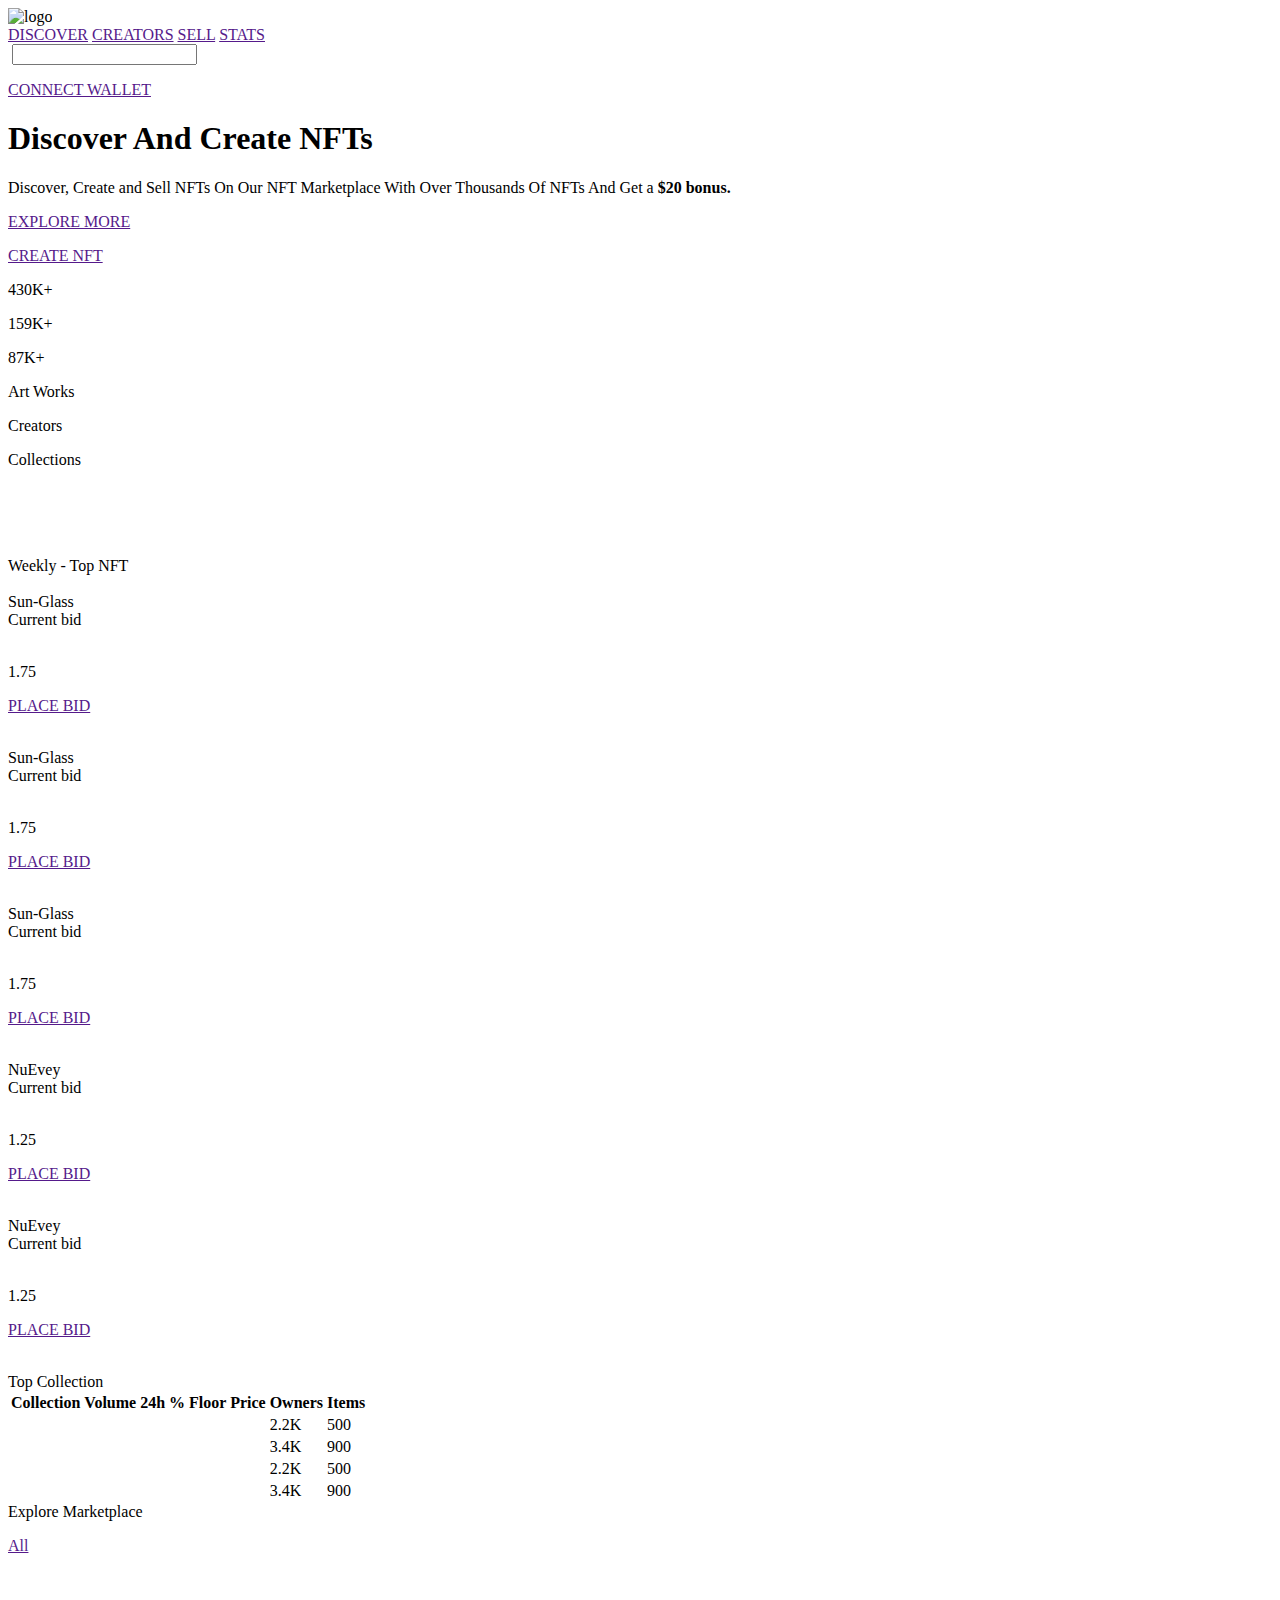
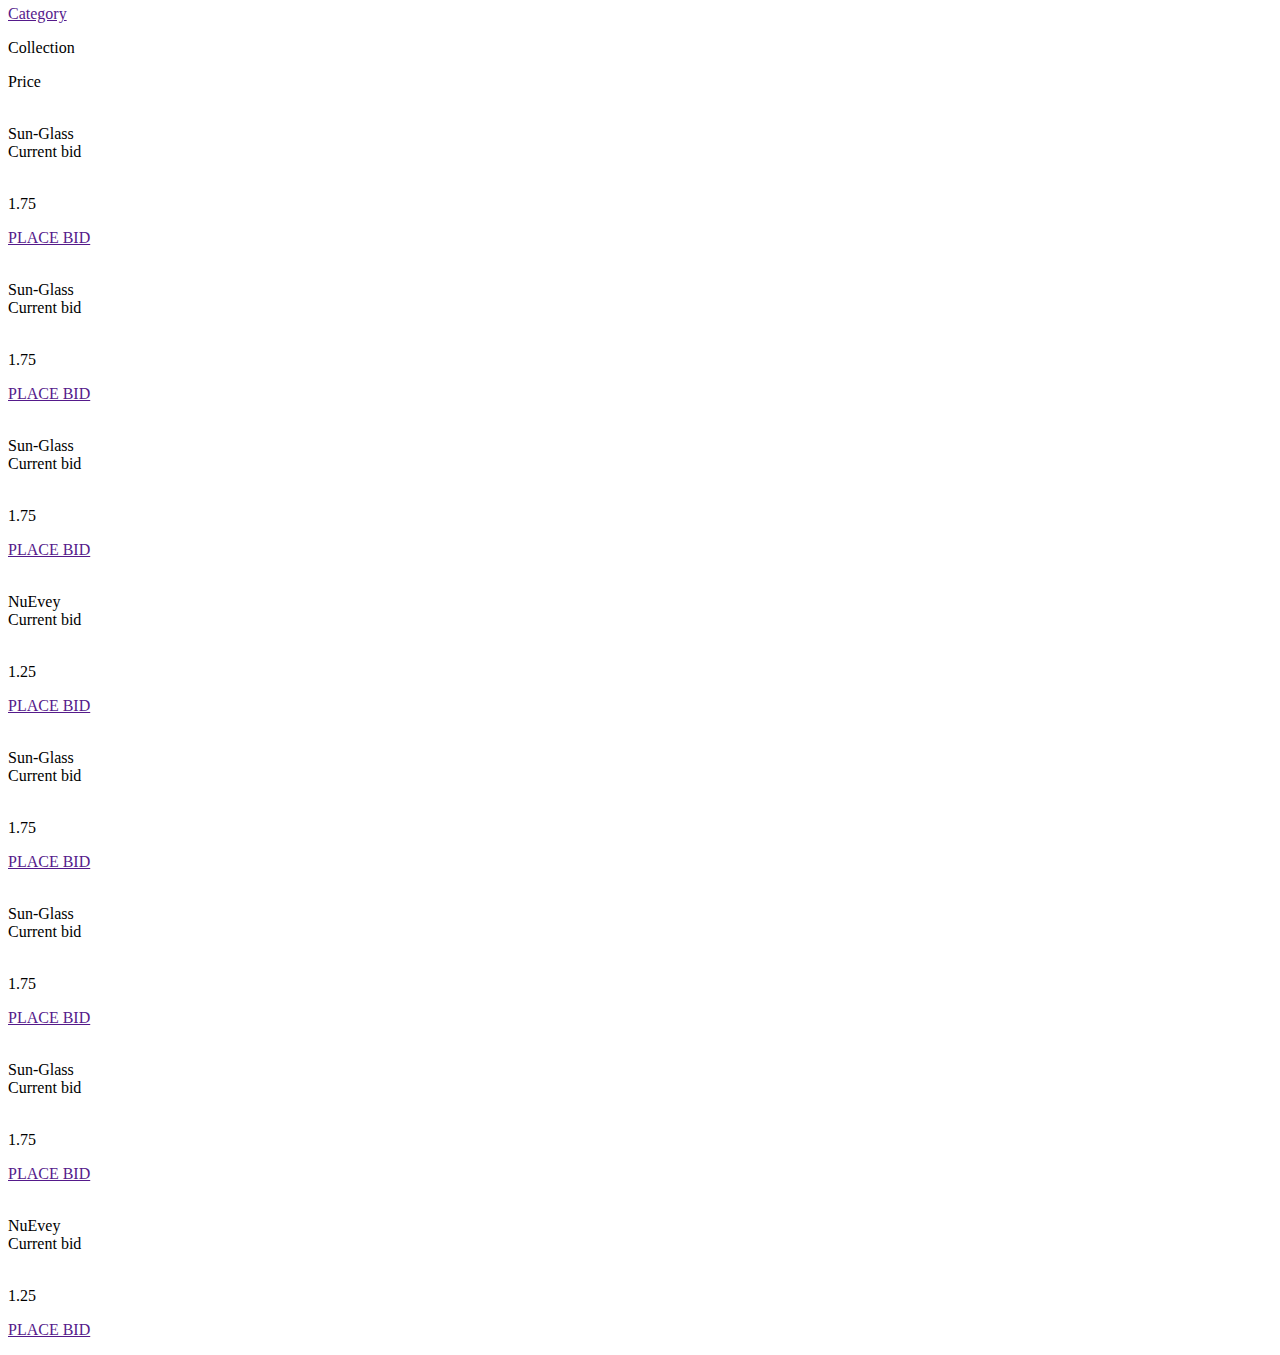
==== index.html @ c172614a "version-1" ====
<!DOCTYPE html>
<html lang="en">
<head>
  <meta charset="UTF-8">
  <meta name="viewport" content="width=device-width, initial-scale=1.0">
  <link rel="stylesheet" href="./style.css">
  <link rel="stylesheet" href="./normalize.css">

  <link rel="preconnect" href="https://fonts.googleapis.com">
  <link rel="preconnect" href="https://fonts.gstatic.com" crossorigin>
  <link href="https://fonts.googleapis.com/css2?family=Dancing+Script:wght@400;600;700&family=Inter:wght@100;200;300;400;500;600;700;800;900&family=Open+Sans:wght@300&family=Oswald:wght@200;300;400;600;700&family=Poppins:ital,wght@0,100;0,200;0,300;0,400;0,500;0,600;0,700;0,800;0,900;1,100;1,200;1,300;1,400;1,500;1,600;1,700;1,800;1,900&family=Public+Sans:ital,wght@0,100;0,200;0,300;0,400;0,500;0,600;0,700;0,800;1,100;1,200;1,300;1,400;1,500;1,600;1,700;1,800&display=swap" rel="stylesheet">
  <title>NFT</title>
</head>

<body>
  <div class="section-1">
    <div class="head">
      <img src="./img/section-1/Wave.png" alt="logo">
      <div class="head-list">
        <a href="">DISCOVER</a>
        <a href="">CREATORS</a>
        <a href="">SELL</a>
        <a href="">STATS</a>
      </div>
      <div class="head-search">
        <div class="block-search">
          <img src="./img/section-1/search.png" alt="">
          <input type="text" >
        </div>
        <a href="">
          <p>CONNECT WALLET</p>
        </a>
      </div>
    </div>
    <div class="main-body">
      <div class="main">
        <div class="hero-text">
          <div class="main-line"></div>
          <h1>Discover And Create NFTs</h1>
          <p>Discover, Create and Sell NFTs On Our NFT Marketplace With Over Thousands Of NFTs And Get a <b style="color: black;">$20 bonus.</b></p>
          <div class="main-button">
            <a href="" class="main-button-1"> <p>EXPLORE MORE</p></a>
            <a href="" class="main-button-2"><p>CREATE NFT</p></a>

          </div>
        </div>
        <div class="features">
          <div class="features-1">
            <p>430K+</p>
            <p>159K+</p>
            <p>87K+</p>
          </div>
          <div class="features-2">
            <p>Art Works</p>
            <p>Creators</p>
            <p>Collections</p>
          </div>
        </div>
      </div>
      <div class="img-main">
        <div class="img-1"></div>
        <div class="img-2"><img src="./img/section-1/img-2.png" alt=""></div>
        <div class="point"><img src="./img/section-1/point.png" alt=""></div>
        <div class="arrow"><img src="./img/section-1/arrow.png" alt=""></div>
          <div class="block-navigator">
            <img src="./img/section-1/block-arrow.png" alt="">
          </div>

        </div>
      </div>
    </div>
  <div class="section-2">
    <div class="section-2-body">
      <div class="section-2-head">Weekly - Top NFT</div>
      <div class="section-2-blocks">
        <div class="NFT-block">
          <div class="NFT-container">
            <img src="./img/section-2/img-one.svg" alt="">
            <div class="NFT-container-footer">
              <div class="NFT-container-text">
                <div class="NFT-container-head">Sun-Glass</div>
                <div class="NFT-container-bid">Current bid</div>
                <div class="NFT-container-price">
                  <img src="./img/section-2/diamond.svg" alt="">
                  <p>1.75</p>
                </div>
              </div>
              <div class="NFT-container-buttom">
                <a href="" class="NFT-buttom"><p>PLACE BID</p></a>
              </div>
            </div>
          </div>
        </div>
        <div class="NFT-block">
          <div class="NFT-container">
            <img src="./img/section-2/img-two.svg" alt="">
            <div class="NFT-container-footer">
              <div class="NFT-container-text">
                <div class="NFT-container-head">Sun-Glass</div>
                <div class="NFT-container-bid">Current bid</div>
                <div class="NFT-container-price">
                  <img src="./img/section-2/diamond.svg" alt="">
                  <p>1.75</p>
                </div>
              </div>
              <div class="NFT-container-buttom">
                <a href="" class="NFT-buttom"><p>PLACE BID</p></a>
              </div>
            </div>
          </div>
        </div>
        <div class="NFT-block">
          <div class="NFT-container">
            <img src="./img/section-2/img-three.svg" alt="">
            <div class="NFT-container-footer">
              <div class="NFT-container-text">
                <div class="NFT-container-head">Sun-Glass</div>
                <div class="NFT-container-bid">Current bid</div>
                <div class="NFT-container-price">
                  <img src="./img/section-2/diamond.svg" alt="">
                  <p>1.75</p>
                </div>
              </div>
              <div class="NFT-container-buttom">
                <a href="" class="NFT-buttom"><p>PLACE BID</p></a>
              </div>
            </div>
          </div>
        </div>
        <div class="NFT-block">
          <div class="NFT-container">
            <img src="./img/section-2/img-four.svg" alt="">
            <div class="NFT-container-footer">
              <div class="NFT-container-text">
                <div class="NFT-container-head">NuEvey</div>
                <div class="NFT-container-bid">Current bid</div>
                <div class="NFT-container-price">
                  <img src="./img/section-2/diamond.svg" alt="">
                  <p>1.25</p>
                </div>
              </div>
              <div class="NFT-container-buttom">
                <a href="" class="NFT-buttom"><p>PLACE BID</p></a>
              </div>
            </div>
          </div>
        </div>
        <div class="NFT-block">
          <div class="NFT-container">
            <img src="./img/section-2/img-five.svg" alt="">
            <div class="NFT-container-footer">
              <div class="NFT-container-text">
                <div class="NFT-container-head">NuEvey</div>
                <div class="NFT-container-bid">Current bid</div>
                <div class="NFT-container-price">
                  <img src="./img/section-2/diamond.svg" alt="">
                  <p>1.25</p>
                </div>
              </div>
              <div class="NFT-container-buttom">
                <a href="" class="NFT-buttom"><p>PLACE BID</p></a>
              </div>
            </div>
          </div>
        </div>
      </div>
      <div class="section-2-buttom">
        <div class="navigator-buttom-2"><img src="./img/section-2/block-arrow.png" alt="">
        </div>
      </div>
    </div>
    <div class="recent-viewed"></div>
  </div>
  <div class="section-3">
    <div class="section-3-block">
      <div class="section-3-head">Top Collection</div>
    <table>
      <colgroup>
        <col span="1"  class="one-column">
        <col span="1"  class="table-column">
        <col span="1"  class="table-column">
        <col span="1"  class="table-column">
        <col span="1"  class="table-column">
        <col span="1"  class="table-column">
      </colgroup>
      <tr>
        <th>Collection</th>
        <th>Volume</th>
        <th>24h %</th>
        <th>Floor Price</th>
        <th>Owners</th>
        <th>Items</th>
      </tr>
      <tr >
        <td class="profile-table"><img src="./img/section-3/Profile-1.png" alt=""></td>
        <td class="eth-size"><img src="./img/section-3/eth-1.png" alt=""></td>
        <td class="persent-size"><img src="./img/section-3/persent.png" alt=""></td>
        <td class="eth-size-1"><img src="./img/section-3/eth-3.png" alt=""></td>
        <td class="text-size">2.2K</td>
        <td class="text-size" >500</td>
      </tr>
      <tr>
        <td class="profile-table"><img src="./img/section-3/Profile-2.png" alt=""></td>
        <td class="eth-size"><img src="./img/section-3/eth-2.png" alt=""></td>
        <td class="persent-size"><img src="./img/section-3/persent.png" alt=""></td>
        <td class="eth-size-1"><img src="./img/section-3/eth-4.png" alt=""></td>
        <td class="text-size">3.4K</td>
        <td class="text-size">900</td>
      </tr>
      <tr>
        <td class="profile-table"><img src="./img/section-3/Profile-1.png" alt=""></td>
        <td class="eth-size"><img src="./img/section-3/eth-1.png" alt=""></td>
        <td class="persent-size"><img src="./img/section-3/persent.png" alt=""></td>
        <td class="eth-size-1"><img src="./img/section-3/eth-3.png" alt=""></td>
        <td class="text-size">2.2K</td>
        <td class="text-size">500</td>
      </tr>
      <tr>
        <td class="profile-table"><img src="./img/section-3/Profile-2.png" alt=""></td>
        <td class="eth-size"><img src="./img/section-3/eth-2.png" alt=""></td>
        <td class="persent-size"><img src="./img/section-3/persent.png" alt=""></td>
        <td class="eth-size-1"><img src="./img/section-3/eth-4.png" alt=""></td>
        <td class="text-size">3.4K</td>
        <td class="text-size">900</td>
      </tr>
    </table>


    </div>
  </div>
  <div class="section-4">
    <div class="block-marketplace">
      <div class="block-marketplace-head">Explore Marketplace</div>
      <d class="block-marketplace-buttom">
        <a href="" class="marketplace-buttom-1">
          <p>All</p>
        </a>
        <a href="" class="marketplace-buttom-2">
          <img src="img/section-4/button/List.svg" alt="">
          <p>Category</p>
        </a>
        <div class="marketplace-buttom-3"><p>Collection</p></div>
        <div class="marketplace-buttom-4"><p>Price</p></div>
      </d>
      <div class="marketplace-card-one">
        <div class="NFT-block">
          <div class="NFT-container">
            <img src="./img/section-2/img-one.svg" alt="">
            <div class="NFT-container-footer">
              <div class="NFT-container-text">
                <div class="NFT-container-head">Sun-Glass</div>
                <div class="NFT-container-bid">Current bid</div>
                <div class="NFT-container-price">
                  <img src="./img/section-2/diamond.svg" alt="">
                  <p>1.75</p>
                </div>
              </div>
              <div class="NFT-container-buttom">
                <a href="" class="NFT-buttom"><p>PLACE BID</p></a>
              </div>
            </div>
          </div>
        </div>
        <div class="NFT-block">
          <div class="NFT-container">
            <img src="./img/section-2/img-two.svg" alt="">
            <div class="NFT-container-footer">
              <div class="NFT-container-text">
                <div class="NFT-container-head">Sun-Glass</div>
                <div class="NFT-container-bid">Current bid</div>
                <div class="NFT-container-price">
                  <img src="./img/section-2/diamond.svg" alt="">
                  <p>1.75</p>
                </div>
              </div>
              <div class="NFT-container-buttom">
                <a href="" class="NFT-buttom"><p>PLACE BID</p></a>
              </div>
            </div>
          </div>
        </div>
        <div class="NFT-block">
          <div class="NFT-container">
            <img src="./img/section-2/img-three.svg" alt="">
            <div class="NFT-container-footer">
              <div class="NFT-container-text">
                <div class="NFT-container-head">Sun-Glass</div>
                <div class="NFT-container-bid">Current bid</div>
                <div class="NFT-container-price">
                  <img src="./img/section-2/diamond.svg" alt="">
                  <p>1.75</p>
                </div>
              </div>
              <div class="NFT-container-buttom">
                <a href="" class="NFT-buttom"><p>PLACE BID</p></a>
              </div>
            </div>
          </div>
        </div>
        <div class="NFT-block">
          <div class="NFT-container">
            <img src="./img/section-2/img-four.svg" alt="">
            <div class="NFT-container-footer">
              <div class="NFT-container-text">
                <div class="NFT-container-head">NuEvey</div>
                <div class="NFT-container-bid">Current bid</div>
                <div class="NFT-container-price">
                  <img src="./img/section-2/diamond.svg" alt="">
                  <p>1.25</p>
                </div>
              </div>
              <div class="NFT-container-buttom">
                <a href="" class="NFT-buttom"><p>PLACE BID</p></a>
              </div>
            </div>
          </div>
        </div>
      </div>
      <div class="marketplace-card-two">
        <div class="NFT-block">
          <div class="NFT-container">
            <img src="./img/section-2/img-one.svg" alt="">
            <div class="NFT-container-footer">
              <div class="NFT-container-text">
                <div class="NFT-container-head">Sun-Glass</div>
                <div class="NFT-container-bid">Current bid</div>
                <div class="NFT-container-price">
                  <img src="./img/section-2/diamond.svg" alt="">
                  <p>1.75</p>
                </div>
              </div>
              <div class="NFT-container-buttom">
                <a href="" class="NFT-buttom"><p>PLACE BID</p></a>
              </div>
            </div>
          </div>
        </div>
        <div class="NFT-block">
          <div class="NFT-container">
            <img src="./img/section-2/img-two.svg" alt="">
            <div class="NFT-container-footer">
              <div class="NFT-container-text">
                <div class="NFT-container-head">Sun-Glass</div>
                <div class="NFT-container-bid">Current bid</div>
                <div class="NFT-container-price">
                  <img src="./img/section-2/diamond.svg" alt="">
                  <p>1.75</p>
                </div>
              </div>
              <div class="NFT-container-buttom">
                <a href="" class="NFT-buttom"><p>PLACE BID</p></a>
              </div>
            </div>
          </div>
        </div>
        <div class="NFT-block">
          <div class="NFT-container">
            <img src="./img/section-2/img-three.svg" alt="">
            <div class="NFT-container-footer">
              <div class="NFT-container-text">
                <div class="NFT-container-head">Sun-Glass</div>
                <div class="NFT-container-bid">Current bid</div>
                <div class="NFT-container-price">
                  <img src="./img/section-2/diamond.svg" alt="">
                  <p>1.75</p>
                </div>
              </div>
              <div class="NFT-container-buttom">
                <a href="" class="NFT-buttom"><p>PLACE BID</p></a>
              </div>
            </div>
          </div>
        </div>
        <div class="NFT-block">
          <div class="NFT-container">
            <img src="./img/section-2/img-four.svg" alt="">
            <div class="NFT-container-footer">
              <div class="NFT-container-text">
                <div class="NFT-container-head">NuEvey</div>
                <div class="NFT-container-bid">Current bid</div>
                <div class="NFT-container-price">
                  <img src="./img/section-2/diamond.svg" alt="">
                  <p>1.25</p>
                </div>
              </div>
              <div class="NFT-container-buttom">
                <a href="" class="NFT-buttom"><p>PLACE BID</p></a>
              </div>
            </div>
          </div>
        </div>

      </div>
    </div>
  </div>
  </div>
</body>


<footer>
</footer>
</html>
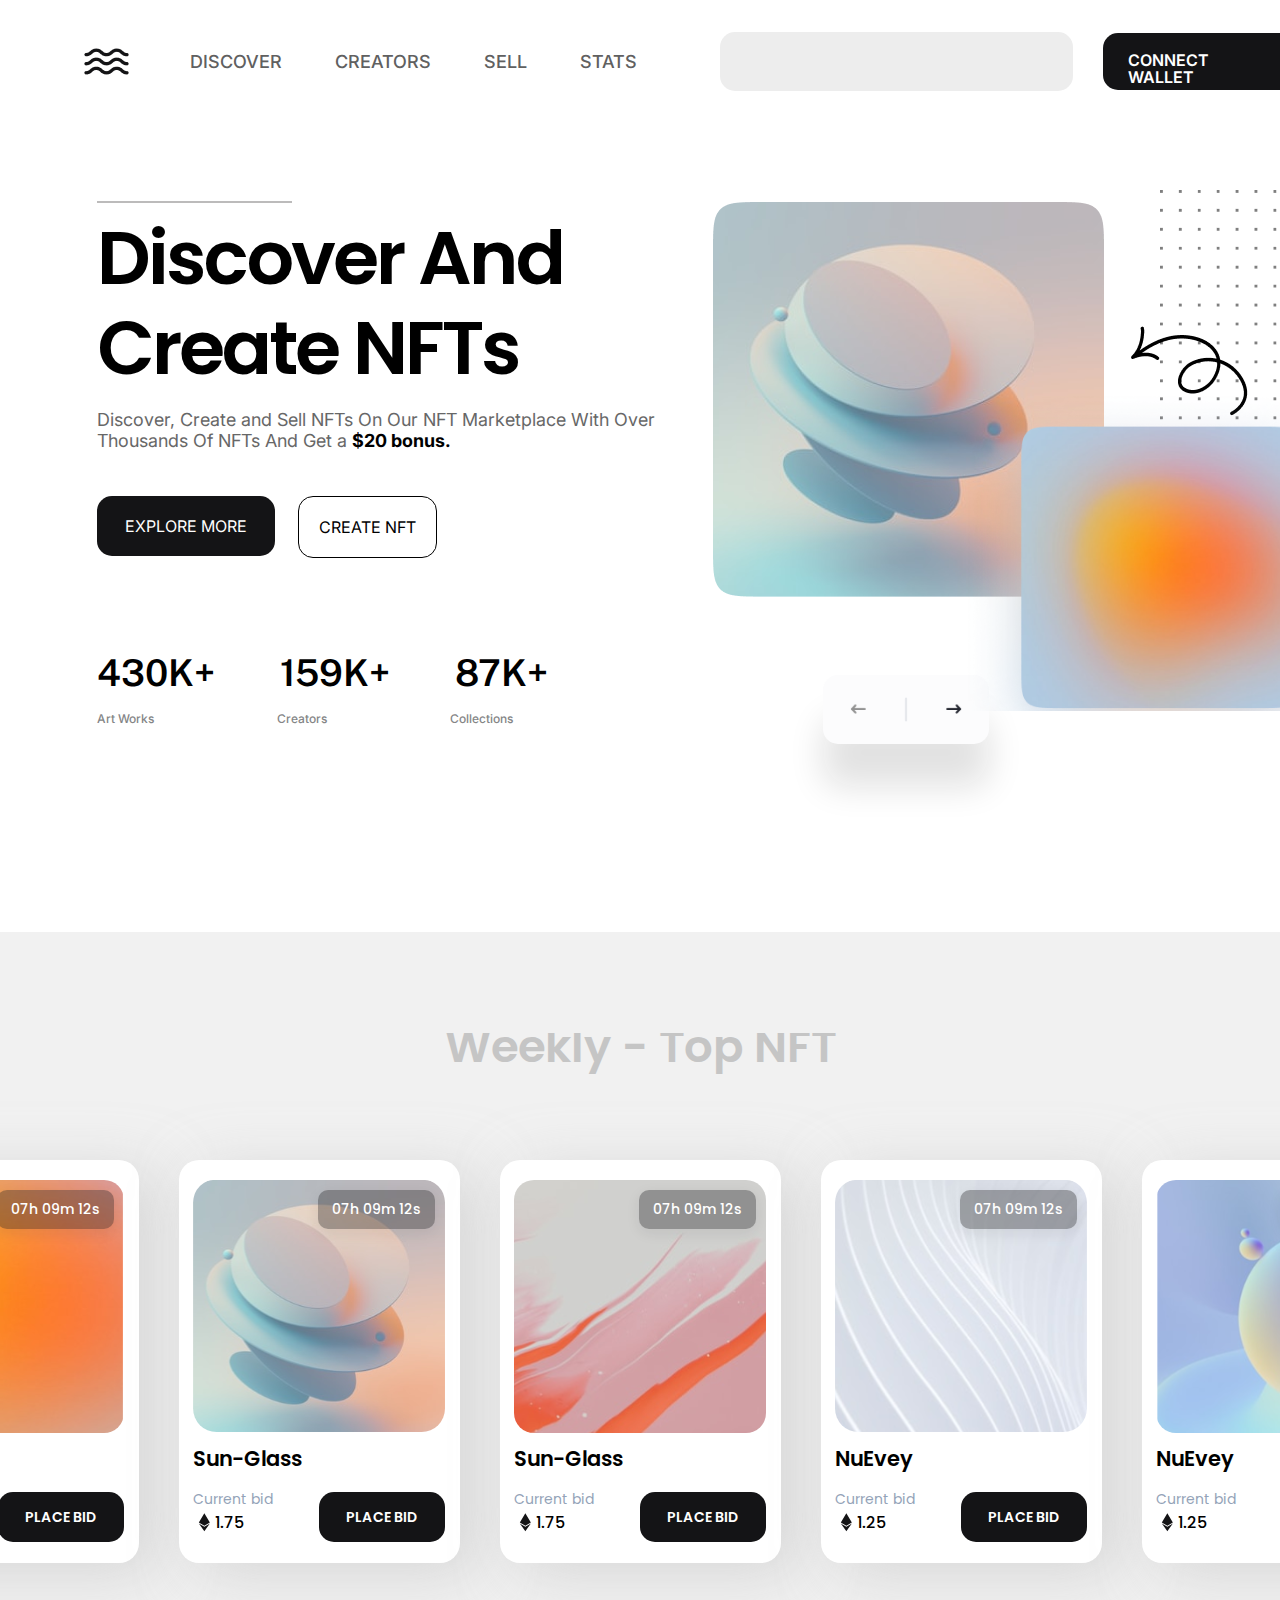
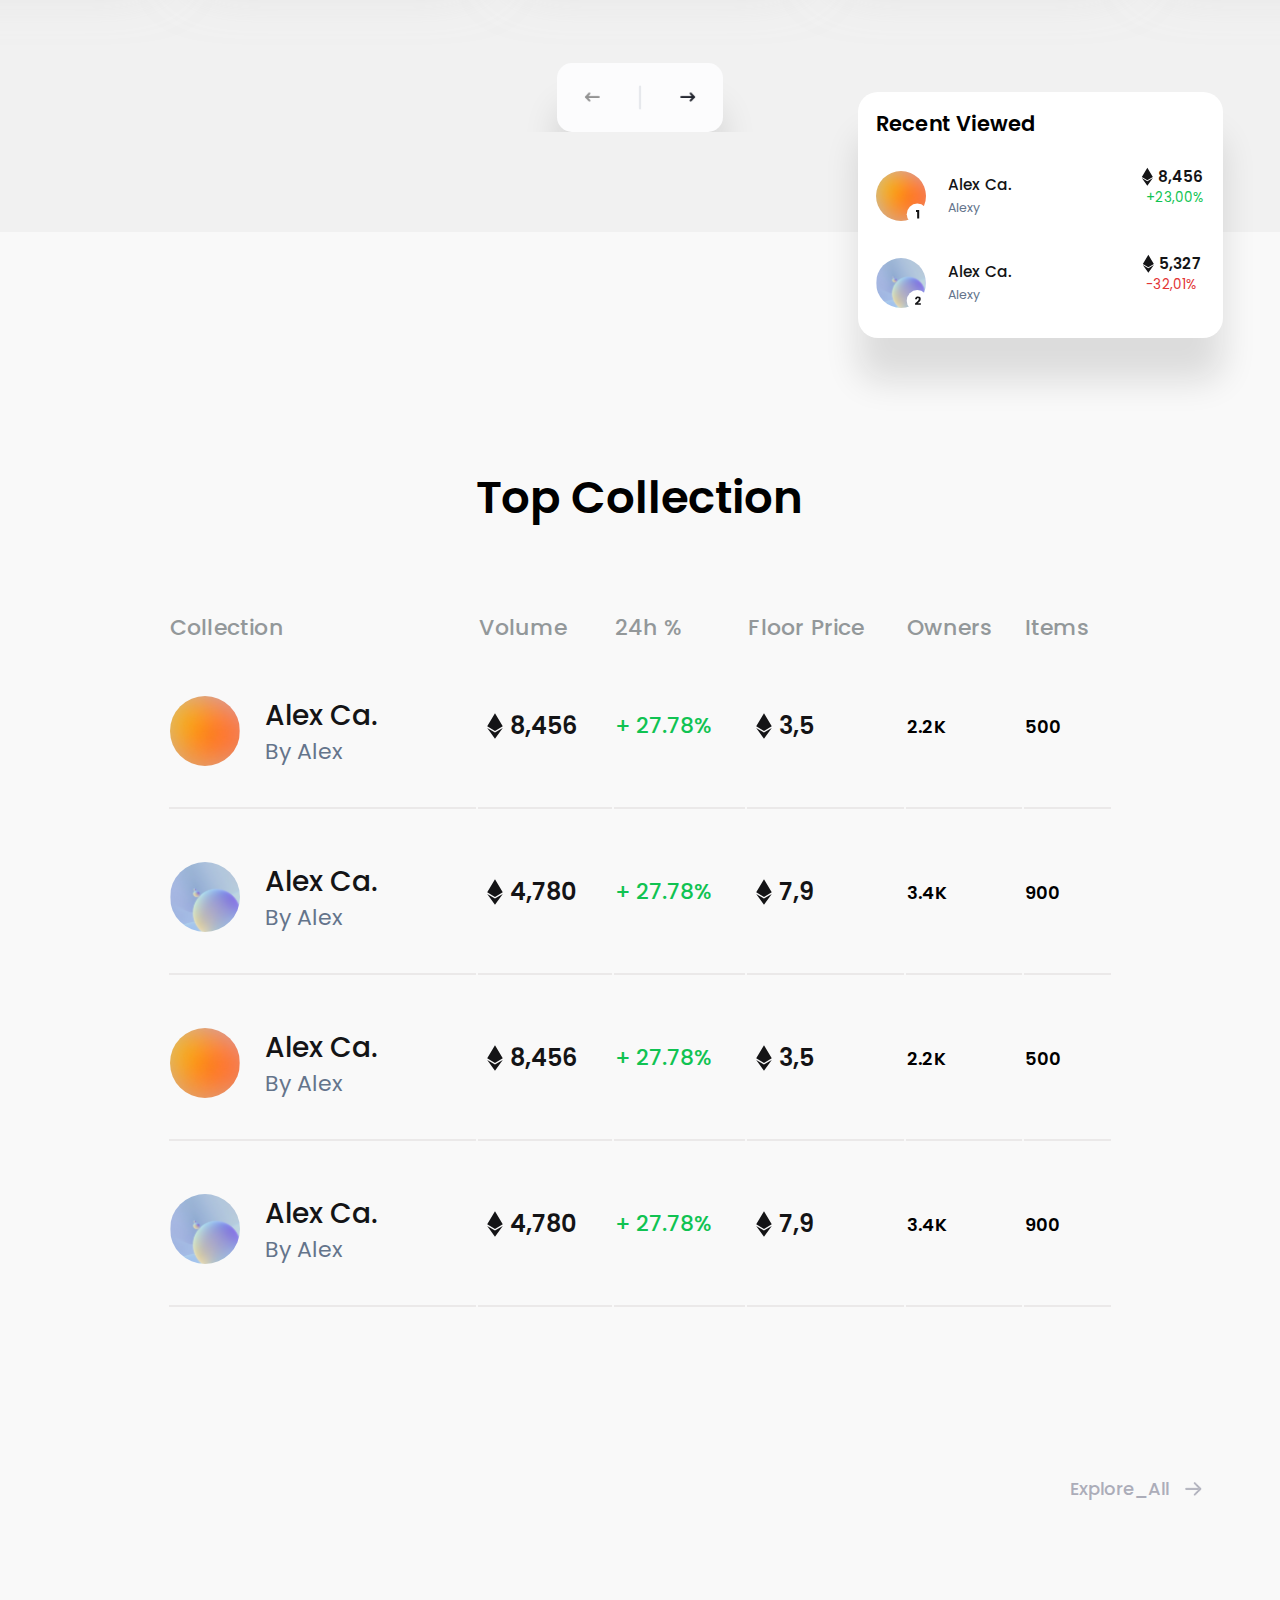
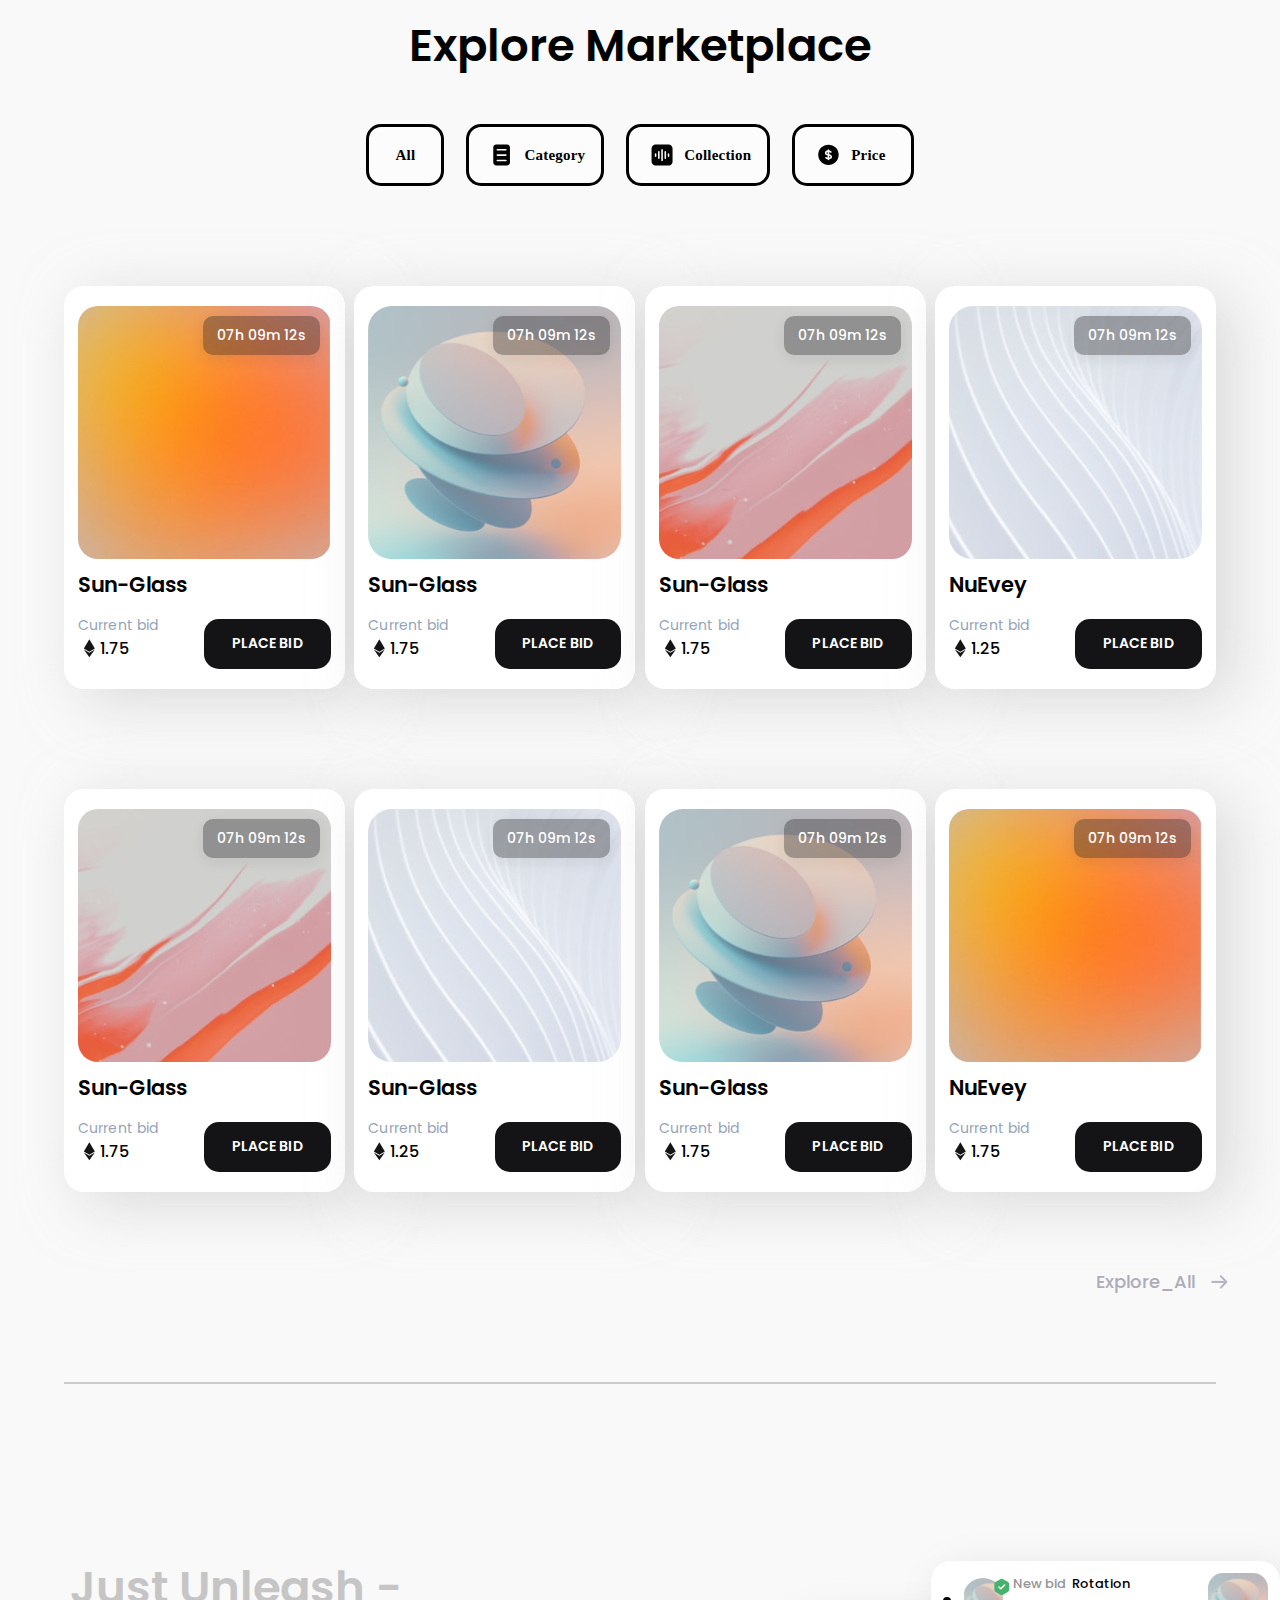
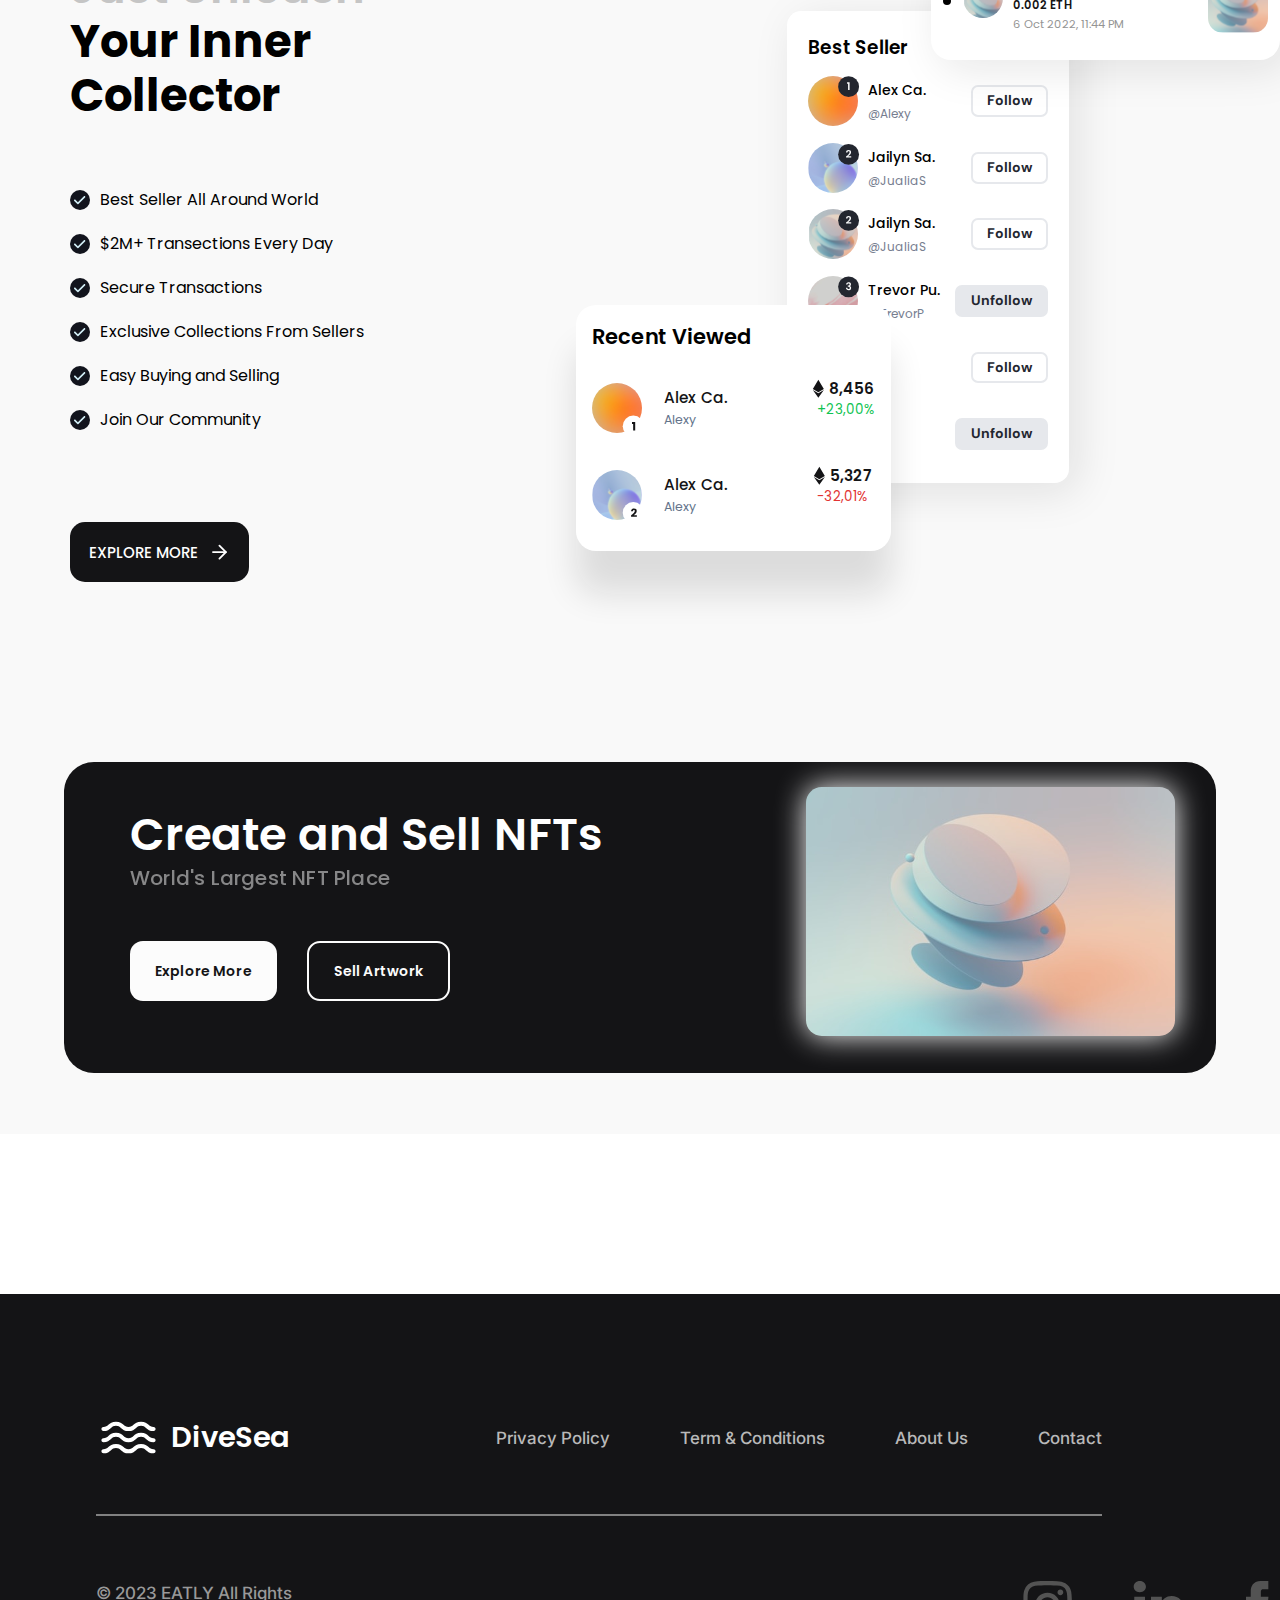
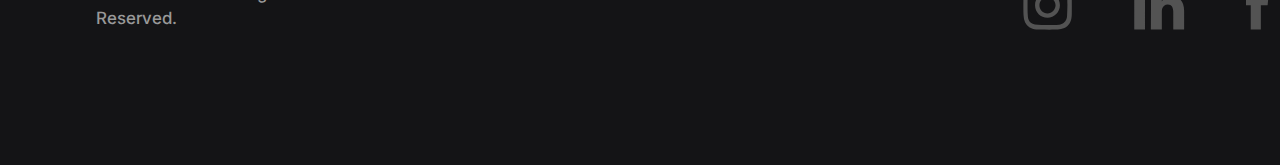
==== commit 9a107982: "version-1.1" ====
--- a/index.html
+++ b/index.html
@@ -8,7 +8,8 @@
 
   <link rel="preconnect" href="https://fonts.googleapis.com">
   <link rel="preconnect" href="https://fonts.gstatic.com" crossorigin>
-  <link href="https://fonts.googleapis.com/css2?family=Dancing+Script:wght@400;600;700&family=Inter:wght@100;200;300;400;500;600;700;800;900&family=Open+Sans:wght@300&family=Oswald:wght@200;300;400;600;700&family=Poppins:ital,wght@0,100;0,200;0,300;0,400;0,500;0,600;0,700;0,800;0,900;1,100;1,200;1,300;1,400;1,500;1,600;1,700;1,800;1,900&family=Public+Sans:ital,wght@0,100;0,200;0,300;0,400;0,500;0,600;0,700;0,800;1,100;1,200;1,300;1,400;1,500;1,600;1,700;1,800&display=swap" rel="stylesheet">
+  <link href="https://fonts.googleapis.com/css2?family=DM+Sans:ital,opsz,wght@0,9..40,500;0,9..40,700;1,9..40,400;1,9..40,500;1,9..40,700&family=Dancing+Script:wght@400;600;700&family=Inter:wght@100;200;300;400;500;600;700;800;900&family=Open+Sans:wght@300&family=Oswald:wght@200;300;400;600;700&family=Poppins:ital,wght@0,100;0,200;0,300;0,400;0,500;0,600;0,700;0,800;0,900;1,100;1,200;1,300;1,400;1,500;1,600;1,700;1,800;1,900&family=Public+Sans:ital,wght@0,100;0,200;0,300;0,400;0,500;0,600;0,700;0,800;1,100;1,200;1,300;1,400;1,500;1,600;1,700;1,800&display=swap" rel="stylesheet">
+
   <title>NFT</title>
 </head>
 
@@ -16,15 +17,16 @@
   <div class="section-1">
     <div class="head">
       <img src="./img/section-1/Wave.png" alt="logo">
+      <p>DiveSea</p>
+      <div class="head-menu"></div>
       <div class="head-list">
-        <a href="">DISCOVER</a>
-        <a href="">CREATORS</a>
-        <a href="">SELL</a>
-        <a href="">STATS</a>
+        <a href="./discover.html" target="_blank">DISCOVER</a>
+        <a href="./Creators.html" target="_blank">CREATORS</a>
+        <a href="" target="_blank">SELL</a>
+        <a href="" target="_blank">STATS</a>
       </div>
       <div class="head-search">
         <div class="block-search">
-          <img src="./img/section-1/search.png" alt="">
           <input type="text" >
         </div>
         <a href="">
@@ -35,13 +37,15 @@
     <div class="main-body">
       <div class="main">
         <div class="hero-text">
-          <div class="main-line"></div>
+          <div class="main-top">
+            <div class="main-line"></div>
+            <div class="main-text-top">OVER 1M CREATORS</div>
+          </div>
           <h1>Discover And Create NFTs</h1>
           <p>Discover, Create and Sell NFTs On Our NFT Marketplace With Over Thousands Of NFTs And Get a <b style="color: black;">$20 bonus.</b></p>
           <div class="main-button">
             <a href="" class="main-button-1"> <p>EXPLORE MORE</p></a>
             <a href="" class="main-button-2"><p>CREATE NFT</p></a>
-
           </div>
         </div>
         <div class="features">
@@ -59,13 +63,12 @@
       </div>
       <div class="img-main">
         <div class="img-1"></div>
-        <div class="img-2"><img src="./img/section-1/img-2.png" alt=""></div>
-        <div class="point"><img src="./img/section-1/point.png" alt=""></div>
+        <div class="img-2"></div>
+        <div class="point"></div>
         <div class="arrow"><img src="./img/section-1/arrow.png" alt=""></div>
           <div class="block-navigator">
             <img src="./img/section-1/block-arrow.png" alt="">
           </div>
-
         </div>
       </div>
     </div>
@@ -75,6 +78,7 @@
       <div class="section-2-blocks">
         <div class="NFT-block">
           <div class="NFT-container">
+            <div class="block-time"><p>07h 09m 12s</p></div>
             <img src="./img/section-2/img-one.svg" alt="">
             <div class="NFT-container-footer">
               <div class="NFT-container-text">
@@ -93,6 +97,7 @@
         </div>
         <div class="NFT-block">
           <div class="NFT-container">
+            <div class="block-time"><p>07h 09m 12s</p></div>
             <img src="./img/section-2/img-two.svg" alt="">
             <div class="NFT-container-footer">
               <div class="NFT-container-text">
@@ -111,6 +116,7 @@
         </div>
         <div class="NFT-block">
           <div class="NFT-container">
+            <div class="block-time"><p>07h 09m 12s</p></div>
             <img src="./img/section-2/img-three.svg" alt="">
             <div class="NFT-container-footer">
               <div class="NFT-container-text">
@@ -129,6 +135,7 @@
         </div>
         <div class="NFT-block">
           <div class="NFT-container">
+            <div class="block-time"><p>07h 09m 12s</p></div>
             <img src="./img/section-2/img-four.svg" alt="">
             <div class="NFT-container-footer">
               <div class="NFT-container-text">
@@ -147,6 +154,7 @@
         </div>
         <div class="NFT-block">
           <div class="NFT-container">
+            <div class="block-time"><p>07h 09m 12s</p></div>
             <img src="./img/section-2/img-five.svg" alt="">
             <div class="NFT-container-footer">
               <div class="NFT-container-text">
@@ -169,19 +177,57 @@
         </div>
       </div>
     </div>
-    <div class="recent-viewed"></div>
+    <div class="recent-viewed">
+      <div class="recent-viewed-body">
+        <p>Recent Viewed</p>
+        <div class="recent-viewed-profile">
+          <div class="recent-viewed-profile-1">
+            <div class="recent-viewed-profile-1-block">
+              <div class="recent-viewed-profile-img-1">
+                <img src="./img/section-2/img-recent-viewed-one.svg" alt="">
+              </div>
+              <div class="recent-viewed-profile-name">
+                <p>Alex Ca.</p>
+                <span>Alexy</span>
+              </div>
+              <div class="recent-viewed-profile-1-price">
+                <div class="profile-1-price-block">
+                  <img src="./img/section-2/diamond.svg" alt="">
+                  <span>8,456</span>
+                </div>
+                <p>+23,00%</p>
+              </div>
+            </div>
+          </div>
+          <div class="recent-viewed-profile-2">
+            <div class="recent-viewed-profile-1-block">
+              <div class="recent-viewed-profile-img-2">
+                <img src="./img/section-2/img-recent-viewed-two.svg" alt="">
+              </div>
+              <div class="recent-viewed-profile-name">
+                <p>Alex Ca.</p>
+                <span>Alexy</span>
+              </div>
+              <div class="recent-viewed-profile-1-price">
+                <div class="profile-1-price-block">
+                  <img src="./img/section-2/diamond.svg" alt="">
+                  <span>5,327</span>
+                </div>
+                <p style="color: #E23333;">-32,01%</p>
+              </div>
+            </div>
+          </div>
+        </div>
+      </div>
+    </div>
   </div>
   <div class="section-3">
     <div class="section-3-block">
       <div class="section-3-head">Top Collection</div>
-    <table>
+    <table class="table-one">
       <colgroup>
         <col span="1"  class="one-column">
-        <col span="1"  class="table-column">
-        <col span="1"  class="table-column">
-        <col span="1"  class="table-column">
-        <col span="1"  class="table-column">
-        <col span="1"  class="table-column">
+        <col span="2"  class="two-column">
       </colgroup>
       <tr>
         <th>Collection</th>
@@ -191,47 +237,189 @@
         <th>Owners</th>
         <th>Items</th>
       </tr>
-      <tr >
-        <td class="profile-table"><img src="./img/section-3/Profile-1.png" alt=""></td>
-        <td class="eth-size"><img src="./img/section-3/eth-1.png" alt=""></td>
-        <td class="persent-size"><img src="./img/section-3/persent.png" alt=""></td>
-        <td class="eth-size-1"><img src="./img/section-3/eth-3.png" alt=""></td>
+      <tr>
+        <td class="profile-table">
+           <div class="profile-table-img-1"></div>
+           <div>
+            <p>Alex Ca.</p>
+            <span>By Alex</span>
+            </div>
+        </td>
+        <td>
+        <div class="eth-size">
+          <img src="./img/section-2/diamond.svg" alt="">
+          <span>8,456</span>
+        </div>
+      </td>
+        <td class="persent-size"><p>+ 27.78%</p></td>
+        <td>
+          <div class="eth-size">
+          <img src="./img/section-2/diamond.svg" alt="">
+          <span>3,5</span>
+        </div>
+      </td>
         <td class="text-size">2.2K</td>
         <td class="text-size" >500</td>
       </tr>
-      <tr>
-        <td class="profile-table"><img src="./img/section-3/Profile-2.png" alt=""></td>
-        <td class="eth-size"><img src="./img/section-3/eth-2.png" alt=""></td>
-        <td class="persent-size"><img src="./img/section-3/persent.png" alt=""></td>
-        <td class="eth-size-1"><img src="./img/section-3/eth-4.png" alt=""></td>
+
+      <tr>
+        <td class="profile-table">
+          <div class="profile-table-img-2"></div>
+          <div>
+           <p>Alex Ca.</p>
+           <span>By Alex</span>
+           </div>
+       </td>
+       <td>
+        <div class="eth-size">
+          <img src="./img/section-2/diamond.svg" alt="">
+          <span>4,780</span>
+        </div>
+      </td>
+      <td class="persent-size"><p>+ 27.78%</p></td>
+        <td>
+        <div class="eth-size">
+          <img src="./img/section-2/diamond.svg" alt="">
+          <span>7,9</span>
+        </div></td>
         <td class="text-size">3.4K</td>
         <td class="text-size">900</td>
       </tr>
-      <tr>
-        <td class="profile-table"><img src="./img/section-3/Profile-1.png" alt=""></td>
-        <td class="eth-size"><img src="./img/section-3/eth-1.png" alt=""></td>
-        <td class="persent-size"><img src="./img/section-3/persent.png" alt=""></td>
-        <td class="eth-size-1"><img src="./img/section-3/eth-3.png" alt=""></td>
+
+      <tr>
+        <td class="profile-table">
+          <div class="profile-table-img-1"></div>
+          <div>
+           <p>Alex Ca.</p>
+           <span>By Alex</span>
+           </div>
+       </td>
+       <td>
+        <div class="eth-size">
+          <img src="./img/section-2/diamond.svg" alt="">
+          <span>8,456</span>
+        </div>
+      </td>
+      <td class="persent-size"><p>+ 27.78%</p></td>
+        <td> <div class="eth-size">
+          <img src="./img/section-2/diamond.svg" alt="">
+          <span>3,5</span>
+        </div></td>
         <td class="text-size">2.2K</td>
         <td class="text-size">500</td>
       </tr>
-      <tr>
-        <td class="profile-table"><img src="./img/section-3/Profile-2.png" alt=""></td>
-        <td class="eth-size"><img src="./img/section-3/eth-2.png" alt=""></td>
-        <td class="persent-size"><img src="./img/section-3/persent.png" alt=""></td>
-        <td class="eth-size-1"><img src="./img/section-3/eth-4.png" alt=""></td>
+
+      <tr>
+        <td class="profile-table">
+          <div class="profile-table-img-2"></div>
+          <div>
+           <p>Alex Ca.</p>
+           <span>By Alex</span>
+           </div>
+       </td>
+       <td>
+        <div class="eth-size">
+          <img src="./img/section-2/diamond.svg" alt="">
+          <span>4,780</span>
+        </div>
+      </td>
+      <td class="persent-size"><p>+ 27.78%</p></td>
+        <td>
+         <div class="eth-size">
+          <img src="./img/section-2/diamond.svg" alt="">
+          <span>7,9</span>
+        </div>
+      </td>
         <td class="text-size">3.4K</td>
         <td class="text-size">900</td>
       </tr>
     </table>
-
-
+    <table class="table-two">
+      <tr>
+        <th>Collection</th>
+        <th>Volume</th>
+      </tr>
+
+      <tr>
+        <td class="profile-table">
+           <div class="profile-table-img-1"></div>
+           <div>
+            <p>Alex Ca.</p>
+            <span>By Alex</span>
+            </div>
+        </td>
+
+        <td class="column-volume-one">
+        <div class="eth-size">
+          <img src="./img/section-2/diamond.svg" alt="">
+          <span>8,456</span>
+        </div>
+        <p>+ 27.78%</p>
+        </td>
+      </tr>
+
+      <tr>
+        <td class="profile-table">
+          <div class="profile-table-img-2"></div>
+          <div>
+           <p>Alex Ca.</p>
+           <span>By Alex</span>
+           </div>
+       </td>
+       <td class="column-volume-two">
+        <div class="eth-size">
+          <img src="./img/section-2/diamond.svg" alt="">
+          <span>5,327</span>
+        </div>
+        <p>-32,01%</p>
+        </td>
+      </tr>
+
+      <tr>
+        <td class="profile-table">
+          <div class="profile-table-img-1"></div>
+          <div>
+           <p>Alex Ca.</p>
+           <span>By Alex</span>
+           </div>
+       </td>
+       <td class="column-volume-one">
+        <div class="eth-size">
+          <img src="./img/section-2/diamond.svg" alt="">
+          <span>8,456</span>
+        </div>
+        <p>+ 27.78%</p>
+        </td>
+      </tr>
+
+      <tr>
+        <td class="profile-table">
+          <div class="profile-table-img-2"></div>
+          <div>
+           <p>Alex Ca.</p>
+           <span>By Alex</span>
+           </div>
+       </td>
+       <td class="column-volume-two">
+        <div class="eth-size">
+          <img src="./img/section-2/diamond.svg" alt="">
+          <span>5,327</span>
+        </div>
+        <p>-32,01%</p>
+        </td>
+      </tr>
+
+    </table>
+    <a href="" class="explore_all">
+      <p>Explore_All</p>
+      <img src="./img/section-4/button/Vector.png" alt="">
+    </a>
     </div>
   </div>
   <div class="section-4">
     <div class="block-marketplace">
       <div class="block-marketplace-head">Explore Marketplace</div>
-      <d class="block-marketplace-buttom">
+      <div class="block-marketplace-buttom">
         <a href="" class="marketplace-buttom-1">
           <p>All</p>
         </a>
@@ -239,12 +427,18 @@
           <img src="img/section-4/button/List.svg" alt="">
           <p>Category</p>
         </a>
-        <div class="marketplace-buttom-3"><p>Collection</p></div>
-        <div class="marketplace-buttom-4"><p>Price</p></div>
-      </d>
-      <div class="marketplace-card-one">
-        <div class="NFT-block">
-          <div class="NFT-container">
+        <a href="" class="marketplace-buttom-3">
+          <img src="./img/section-4/button/Voice.svg" alt="">
+          <p>Collection</p></a>
+        <a href="" class="marketplace-buttom-4">
+          <img src="./img/section-4/button/Dollar.svg" alt="">
+          <p>Price</p>
+        </a>
+      </div>
+      <div class="marketplace-card">
+        <div class="NFT-block">
+          <div class="NFT-container">
+            <div class="block-time"><p>07h 09m 12s</p></div>
             <img src="./img/section-2/img-one.svg" alt="">
             <div class="NFT-container-footer">
               <div class="NFT-container-text">
@@ -263,6 +457,7 @@
         </div>
         <div class="NFT-block">
           <div class="NFT-container">
+            <div class="block-time"><p>07h 09m 12s</p></div>
             <img src="./img/section-2/img-two.svg" alt="">
             <div class="NFT-container-footer">
               <div class="NFT-container-text">
@@ -281,6 +476,7 @@
         </div>
         <div class="NFT-block">
           <div class="NFT-container">
+            <div class="block-time"><p>07h 09m 12s</p></div>
             <img src="./img/section-2/img-three.svg" alt="">
             <div class="NFT-container-footer">
               <div class="NFT-container-text">
@@ -299,6 +495,7 @@
         </div>
         <div class="NFT-block">
           <div class="NFT-container">
+            <div class="block-time"><p>07h 09m 12s</p></div>
             <img src="./img/section-2/img-four.svg" alt="">
             <div class="NFT-container-footer">
               <div class="NFT-container-text">
@@ -316,13 +513,71 @@
           </div>
         </div>
       </div>
-      <div class="marketplace-card-two">
-        <div class="NFT-block">
-          <div class="NFT-container">
+      <div class="marketplace-card">
+        <div class="NFT-block">
+          <div class="NFT-container">
+            <div class="block-time"><p>07h 09m 12s</p></div>
+            <img src="./img/section-2/img-three.svg" alt="">
+            <div class="NFT-container-footer">
+              <div class="NFT-container-text">
+                <div class="NFT-container-head">Sun-Glass</div>
+                <div class="NFT-container-bid">Current bid</div>
+                <div class="NFT-container-price">
+                  <img src="./img/section-2/diamond.svg" alt="">
+                  <p>1.75</p>
+                </div>
+              </div>
+              <div class="NFT-container-buttom">
+                <a href="" class="NFT-buttom"><p>PLACE BID</p></a>
+              </div>
+            </div>
+          </div>
+        </div>
+        <div class="NFT-block">
+          <div class="NFT-container">
+            <div class="block-time"><p>07h 09m 12s</p></div>
+            <img src="./img/section-2/img-four.svg" alt="">
+            <div class="NFT-container-footer">
+              <div class="NFT-container-text">
+                <div class="NFT-container-head">Sun-Glass</div>
+                <div class="NFT-container-bid">Current bid</div>
+                <div class="NFT-container-price">
+                  <img src="./img/section-2/diamond.svg" alt="">
+                  <p>1.25</p>
+                </div>
+              </div>
+              <div class="NFT-container-buttom">
+                <a href="" class="NFT-buttom"><p>PLACE BID</p></a>
+              </div>
+            </div>
+          </div>
+        </div>
+        <div class="NFT-block">
+          <div class="NFT-container">
+            <div class="block-time"><p>07h 09m 12s</p></div>
+            <img src="./img/section-2/img-two.svg" alt="">
+            <div class="NFT-container-footer">
+              <div class="NFT-container-text">
+                <div class="NFT-container-head">Sun-Glass</div>
+                <div class="NFT-container-bid">Current bid</div>
+                <div class="NFT-container-price">
+                  <img src="./img/section-2/diamond.svg" alt="">
+                  <p>1.75</p>
+                </div>
+              </div>
+              <div class="NFT-container-buttom">
+                <a href="" class="NFT-buttom"><p>PLACE BID</p></a>
+              </div>
+            </div>
+          </div>
+        </div>
+        <div class="NFT-block">
+          <div class="NFT-container">
+            <div class="block-time"><p>07h 09m 12s</p></div>
             <img src="./img/section-2/img-one.svg" alt="">
             <div class="NFT-container-footer">
               <div class="NFT-container-text">
-                <div class="NFT-container-head">Sun-Glass</div>
+                <div class="NFT-container-head">NuEvey</div>
                 <div class="NFT-container-bid">Current bid</div>
                 <div class="NFT-container-price">
                   <img src="./img/section-2/diamond.svg" alt="">
@@ -335,68 +590,216 @@
             </div>
           </div>
         </div>
-        <div class="NFT-block">
-          <div class="NFT-container">
-            <img src="./img/section-2/img-two.svg" alt="">
-            <div class="NFT-container-footer">
-              <div class="NFT-container-text">
-                <div class="NFT-container-head">Sun-Glass</div>
-                <div class="NFT-container-bid">Current bid</div>
-                <div class="NFT-container-price">
-                  <img src="./img/section-2/diamond.svg" alt="">
-                  <p>1.75</p>
-                </div>
-              </div>
-              <div class="NFT-container-buttom">
-                <a href="" class="NFT-buttom"><p>PLACE BID</p></a>
-              </div>
-            </div>
-          </div>
-        </div>
-        <div class="NFT-block">
-          <div class="NFT-container">
-            <img src="./img/section-2/img-three.svg" alt="">
-            <div class="NFT-container-footer">
-              <div class="NFT-container-text">
-                <div class="NFT-container-head">Sun-Glass</div>
-                <div class="NFT-container-bid">Current bid</div>
-                <div class="NFT-container-price">
-                  <img src="./img/section-2/diamond.svg" alt="">
-                  <p>1.75</p>
-                </div>
-              </div>
-              <div class="NFT-container-buttom">
-                <a href="" class="NFT-buttom"><p>PLACE BID</p></a>
-              </div>
-            </div>
-          </div>
-        </div>
-        <div class="NFT-block">
-          <div class="NFT-container">
-            <img src="./img/section-2/img-four.svg" alt="">
-            <div class="NFT-container-footer">
-              <div class="NFT-container-text">
-                <div class="NFT-container-head">NuEvey</div>
-                <div class="NFT-container-bid">Current bid</div>
-                <div class="NFT-container-price">
-                  <img src="./img/section-2/diamond.svg" alt="">
-                  <p>1.25</p>
-                </div>
-              </div>
-              <div class="NFT-container-buttom">
-                <a href="" class="NFT-buttom"><p>PLACE BID</p></a>
-              </div>
-            </div>
-          </div>
-        </div>
-
-      </div>
+
+      </div>
+      <a href="" class="explore_all">
+        <p>Explore_All</p>
+        <img src="./img/section-4/button/Vector.png" alt="">
+      </a>
     </div>
   </div>
+  <div class="section-5">
+    <div class="section-5-content">
+      <div class="section-5-list">
+        <div class="section-5-list-head">
+          <p>Just Unleash -</p>
+          <span>Your Inner Collector</span>
+        </div>
+        <div class="section-5-list-body">
+          <ul>
+            <li>Best Seller All Around World</li>
+            <li>$2M+ Transections Every Day</li>
+            <li>Secure Transactions</li>
+            <li>Exclusive Collections From Sellers</li>
+            <li>Easy Buying and Selling</li>
+            <li>Join Our Community</li>
+          </ul>
+        </div>
+        <a href="" class="section-5-button">
+          <p>EXPLORE MORE</p>
+          <img src="./img/section-5/arrow-right.svg" alt="">
+        </a>
+      </div>
+      <div class="section-5-bloks">
+        <div class="recent-viewed-1">
+          <div class="recent-viewed-body">
+            <p>Recent Viewed</p>
+            <div class="recent-viewed-profile">
+              <div class="recent-viewed-profile-1">
+                <div class="recent-viewed-profile-1-block">
+                  <div class="recent-viewed-profile-img-1">
+                    <img src="./img/section-2/img-recent-viewed-one.svg" alt="">
+                  </div>
+                  <div class="recent-viewed-profile-name">
+                    <p>Alex Ca.</p>
+                    <span>Alexy</span>
+                  </div>
+                  <div class="recent-viewed-profile-1-price">
+                    <div class="profile-1-price-block">
+                      <img src="./img/section-2/diamond.svg" alt="">
+                      <span>8,456</span>
+                    </div>
+                    <p>+23,00%</p>
+                  </div>
+                </div>
+              </div>
+              <div class="recent-viewed-profile-2">
+                <div class="recent-viewed-profile-1-block">
+                  <div class="recent-viewed-profile-img-2">
+                    <img src="./img/section-2/img-recent-viewed-two.svg" alt="">
+                  </div>
+                  <div class="recent-viewed-profile-name">
+                    <p>Alex Ca.</p>
+                    <span>Alexy</span>
+                  </div>
+                  <div class="recent-viewed-profile-1-price">
+                    <div class="profile-1-price-block">
+                      <img src="./img/section-2/diamond.svg" alt="">
+                      <span>5,327</span>
+                    </div>
+                    <p style="color: #E23333;">-32,01%</p>
+                  </div>
+                </div>
+              </div>
+            </div>
+          </div>
+        </div>
+        <div class="section-5-bloks-center">
+          <div class="section-5-bloks-container">
+            <p>Best Seller</p>
+            <div class="container-profile-1">
+              <div class="container-profile-img-1">
+                <img src="./img/section-5/rank-one.svg"alt="">
+              </div>
+              <div class="container-profile-name-1">
+                <p>Alex Ca.</p>
+                <span>@Alexy</span>
+              </div>
+              <div class="container-button">
+                <div class="container-profile-button">
+                  <p>Follow</p>
+                </div>
+              </div>
+            </div>
+            <div class="container-profile-2">
+              <div class="container-profile-img-2">
+                <img src="./img/section-5/rank-two.svg"alt="">
+              </div>
+              <div class="container-profile-name-2">
+                <p>Jailyn Sa.</p>
+                <span>@JualiaS</span>
+              </div>
+              <div class="container-profile-button">
+                <p>Follow</p>
+              </div>
+            </div>
+            <div class="container-profile-3">
+              <div class="container-profile-img-3">
+                <img src="./img/section-5/rank-two.svg"alt="">
+              </div>
+              <div class="container-profile-name-2">
+                <p>Jailyn Sa.</p>
+                <span>@JualiaS</span>
+              </div>
+              <div class="container-profile-button">
+                <p>Follow</p>
+              </div>
+            </div>
+            <div class="container-profile-4">
+              <div class="container-profile-img-4">
+                <img src="./img/section-5/rank-three.svg"alt="">
+              </div>
+              <div class="container-profile-name-2">
+                <p>Trevor Pu.</p>
+                <span>@TrevorP</span>
+              </div>
+              <div class="container-profile-button-un">
+                <p>Unfollow</p>
+              </div>
+            </div>
+            <div class="container-profile-5">
+              <div class="container-profile-img-3">
+                <img src="./img/section-5/rank-two.svg"alt="">
+              </div>
+              <div class="container-profile-button">
+                <p>Follow</p>
+              </div>
+            </div>
+            <div class="container-profile-6">
+              <div class="container-profile-img-3">
+                <img src="./img/section-5/rank-two.svg"alt="">
+              </div>
+              <div class="container-profile-button-un">
+                <p>Unfollow</p>
+              </div>
+            </div>
+          </div>
+        </div>
+        <div class="section-5-bloks-little">
+          <div class="section-5-little-inside">
+            <div class="section-5-img">
+              <div class="section-5-point"></div>
+              <div class="section-5-img-little">
+              <img src="./img/section-5/img-little.svg"alt="">
+            </div>
+            </div>
+            <div class="section-5-text">
+              <div class="section-5-text-one">
+                <p>New bid</p>
+                <p style="color: black;">Rotation</p>
+              </div>
+              <p>0.002 ETH</p>
+              <span>6 Oct 2022, 11:44 PM</span>
+            </div>
+            <div class="section-5-block-right"></div>
+          </div>
+        </div>
+      </div>
+    </div>
+    <div class="section-5-bottom">
+      <div class="section-5-block-bottom">
+        <div class="section-5-button-text">
+          <p>Create and Sell NFTs</p>
+          <span>World's Largest NFT Place</span>
+          <div class="section-5-bottom-button">
+            <a href="" class="section-5-button-one">
+              <p>Explore More</p>
+            </a>
+            <a href="" class="section-5-button-two">
+              <p>Sell Artwork</p>
+            </a>
+        </div>
+
+       </div>
+       <div class="section-5-bottom-img"></div>
+      </div>
+    </div>
   </div>
 </body>
 
-
 <footer>
+  <div class="footer">
+    <div class="footer-head">
+      <div class="logo-name">
+        <img src="/img/footer/logo.svg" alt="">
+        <p>DiveSea</p>
+      </div>
+      <div class="footer-contact">
+        <p>Privacy Policy</p>
+        <p>Term & Conditions</p>
+        <p>About Us</p>
+        <p>Contact</p>
+      </div>
+    </div>
+    <div class="footer-contacts-two">
+      <p>© 2023 EATLY All Rights Reserved.</p>
+      <div class="footer-contact-img">
+        <img src="./img/footer/instagramm.svg" alt="">
+        <img src="./img/footer/in.svg" alt="">
+        <img src="./img/footer/facebook.svg" alt="">
+        <img src="./img/footer/twitter.svg" alt="">
+      </div>
+    </div>
+  </div>
 </footer>
 </html>--- a/style.css
+++ b/style.css
@@ -0,0 +1,3183 @@
+* {
+  font-family: 'Inter', sans-serif;
+}
+
+.section-1 {
+  width: 100%;
+  height: 100vh;
+
+  margin: 0px 0px 0px 0px;
+}
+
+.head {
+  display: flex;
+  width: 1251px;
+  height: 58px;
+  align-items: center;
+  justify-content: center;
+
+  margin-top: 32px;
+  margin-left: 66px;
+}
+
+.head > p {
+  display: none;
+}
+
+.head-menu {
+  display: none;
+}
+
+.head > img {
+  display: block;
+  width: 53px;
+  height: 53px;
+
+  margin-right: 57px;
+}
+
+.head-list {
+  display: flex;
+  gap: 53px;
+}
+.head-list > a {
+  display: block;
+  font-size: 18px;
+  font-weight: 500;
+  line-height: 27px;
+  text-align: left;
+  color:  rgba(96, 96, 96, 1);
+  text-decoration: none;
+}
+
+.head-search {
+  display: flex;
+  gap: 30px;
+  justify-content: center;
+  align-items: center;
+
+  margin-left: 83px;
+}
+
+.head-search > .block-search {
+  display: block;
+}
+
+.head-search input {
+  display: block;
+  width: 349px;
+  height: 57px;
+
+  background-color: rgba(237, 237, 237, 1);
+  border-radius: 15px;
+  border: 0px;
+}
+
+.head-search > a {
+  display: flex;
+  width: 200px;
+  height: 57px;
+
+  align-items: center;
+  justify-content: center;
+  text-decoration: none;
+  background-color: rgba(20, 20, 22, 1);
+  border-radius: 15px;
+}
+
+.head-search p {
+  display: block;
+  width: 150px;
+  height: 18px;
+
+  font-size: 16px;
+  font-weight: 600;
+  line-height: 17px;
+  text-align: left;
+  color:  rgba(255, 255, 255, 1);
+}
+
+.hero-text {
+  display: flex;
+  width: 568px;
+  height: 367px;
+
+  flex-direction: column;
+  margin-top: 111px;
+  margin-left: 97px;
+}
+
+.main-line {
+  display: block;
+  width: 195px;
+  height: 2px;
+  background-color: rgba(32, 31, 31, 1);
+  opacity: 30%;
+  margin-bottom: 10px;
+}
+
+.main-top {
+  display: flex;
+  align-items: center;
+  gap: 10px;
+}
+
+.main-text-top {
+  display: none;
+}
+
+.hero-text h1 {
+  font-family: 'Poppins', sans-serif;
+  font-size: 75px;
+  font-weight: 600;
+  line-height: 90px;
+  letter-spacing: -3px;
+  text-align: left;
+  margin-bottom: 16px;
+}
+
+.hero-text > p {
+  font-size: 18px;
+  font-weight: 400;
+  color: rgba(103, 103, 103, 1);
+}
+
+.main-button {
+  display: flex;
+  width: 340px;
+  height: 60px;
+
+  gap: 23px;
+  margin-top: 45px;
+}
+
+.main-button .main-button-1 {
+  display: flex;
+  width: 179px;
+  height: 60px;
+
+  align-items: center;
+  justify-content: center;
+  text-decoration: none;
+  background-color: rgba(20, 20, 22, 1);
+  border-radius: 15px;
+}
+
+.main-button p {
+  color: white;
+}
+
+.main-button .main-button-2 {
+  display: flex;
+  width: 138px;
+  height: 60px;
+
+  align-items: center;
+  justify-content: center;
+  text-decoration: none;
+  background-color: white;
+  border-radius: 15px;
+  border: 1.5px solid black;
+}
+
+.main-button-2 p {
+  color: black;
+}
+
+.features {
+  display: flex;
+  width: 453px;
+  height: 71px;
+
+  flex-direction: column;
+  margin-left: 97px;
+  margin-top: 82px;
+}
+
+.features-1 {
+  display: flex;
+  text-decoration: row;
+  gap: 65px;
+}
+
+.features-2{
+  display: flex;
+  text-decoration: row;
+  gap: 123px;
+}
+
+.features-1 > p {
+  font-family: 'Public Sans', sans-serif;
+  font-size: 37px;
+  font-weight: 600;
+  line-height: 46px;
+  text-align: center;
+}
+
+.features-2 > p {
+  font-size: 12px;
+  font-weight: 500;
+  line-height: 46px;
+  letter-spacing: 0px;
+  text-align: center;
+  color: rgba(132, 133, 134, 1);
+}
+
+.main-body {
+  display: flex;
+}
+
+.img-main {
+  display: block;
+  position: relative;
+  width: 780px;
+  height: 554px;
+
+  margin-top: 100px;
+  margin-left: 48px;
+}
+
+.img-1,
+.img-2,
+.point,
+.arrow {
+  position: absolute;
+}
+
+.arrow {
+  margin-left: 410px;
+  margin-top: 120px;
+}
+
+.img-1 {
+  display: block;
+  width: 391px;
+  height: 419px;
+
+  background-image: url(./img/section-1/img-1.png);
+  background-position: center;
+  background-repeat: no-repeat;
+}
+
+.img-2 {
+  width: 319px;
+  height: 322px;
+  right: 0;
+  margin-top: 199px;
+  z-index: 1;
+  background-image: url(./img/section-1/img-2.png);
+  background-size: cover;
+  overflow-x: hidden;
+}
+
+.point {
+  right: 0;
+  background-image: url(./img/section-1/point.png);
+  width: 120px;
+  height: 400px;
+}
+
+.block-navigator {
+  display: flex;
+  width: 166px;
+  height: 69px;
+  position: absolute;
+
+  justify-content: center;
+  align-items: center;
+  border-radius: 15px;
+  background-color: rgba(252, 252, 253, 1);
+  box-shadow: 0px 43px 34px rgba(15, 15, 15, 0.12);
+
+  bottom: 0;
+  margin-left: 110px;
+}
+
+.block-navigator img {
+  display: block;
+  width: 122px;
+  height: 25px;
+}
+
+.section-2 {
+  display: flex;
+  width: 100%;
+  height: 100vh;
+
+  align-items: center;
+  justify-content: center;
+  background: rgba(241, 241, 241, 1);
+}
+
+.section-2-body {
+  display: flex;
+  justify-content: center;
+  align-items: center;
+  flex-direction: column;
+  gap: 100px;
+  overflow-x: hidden;
+}
+
+.section-2-head {
+  font-family: Poppins;
+  font-size: 45px;
+  font-weight: 600;
+  line-height: 27px;
+  color: rgba(197, 197, 197, 1);
+}
+
+.section-2-blocks {
+  display: flex;
+  height: auto;
+
+  gap: 40px;
+}
+
+.NFT-block {
+  display: grid;
+  width: 281px;
+  height: 403px;
+
+  border-radius: 20px;
+  background-color: white;
+  box-shadow: 17.77912px 11.80013px 59.00063px 0px rgba(199, 199, 199, 0.60);
+}
+
+.NFT-container {
+  display: grid;
+  width: 90%;
+  height: 90%;
+  position: relative;
+
+  justify-self: center;
+  align-self: center;
+  grid-template-rows: 70%;
+}
+
+.block-time {
+  position: absolute;
+  padding: 9px 14px;
+  border-radius: 10px;
+  background: rgba(28, 29, 32, 0.35);
+  box-shadow: 0px 4px 14px 0px rgba(28, 29, 32, 0.08);
+  margin-left: 125px;
+  margin-top: 10px;
+}
+
+.block-time p {
+  font-family: Poppins;
+  font-size: 14px;
+  font-weight: 500;
+  color: white;
+  white-space: nowrap;
+}
+
+.NFT-container > img{
+  object-fit: cover;
+  max-height: 253px;
+  display: block;
+  border-radius: 20px;
+  width: 100%;
+  overflow: hidden;
+}
+
+.NFT-container-footer {
+  display: grid;
+  grid-template-columns: repeat(2, 1fr);
+  grid-auto-flow: column;
+}
+
+.NFT-container-buttom {
+  position: relative;
+}
+
+.NFT-container-head {
+  font-family: Poppins;
+  font-size: 21px;
+  font-weight: 600;
+  line-height: 30px;
+  text-align: left;
+  margin-top: 10px;
+}
+
+.NFT-container-bid {
+  font-family: Poppins;
+  font-size: 14px;
+  font-weight: 400;
+  line-height: 21px;
+  letter-spacing: 0.1px;
+  text-align: left;
+  margin-top: 15px;
+  color: rgba(148, 163, 184, 1);
+}
+
+.NFT-container-price {
+  display: flex;
+}
+
+.NFT-container-price p{
+  font-family: Poppins;
+  font-size: 16px;
+  font-weight: 500;
+  line-height: 25px;
+  text-align: left;
+}
+
+.NFT-buttom {
+  display: flex;
+  width: 100%;
+  height: 50px;
+
+  align-items: center;
+  justify-content: center;
+  text-decoration: none;
+  background-color: rgba(20, 20, 22, 1);
+  border-radius: 15px;
+  bottom: 0;
+  position: absolute;
+}
+
+.NFT-buttom p{
+  font-family: Poppins;
+  font-size: 14px;
+  font-weight: 600;
+  line-height: 21px;
+  letter-spacing: 0.1px;
+  text-align: left;
+  color: rgba(255, 255, 255, 1);
+}
+
+.navigator-buttom-2 {
+  display: flex;
+  width: 166px;
+  height: 69px;
+
+  justify-content: center;
+  align-items: center;
+  border-radius: 15px;
+  background-color: rgba(252, 252, 253, 1);
+  box-shadow: 0px 43px 34px rgba(15, 15, 15, 0.12);
+}
+
+.navigator-buttom-2 img {
+  display: block;
+  width: 122px;
+  height: 25px;
+}
+
+.recent-viewed {
+  display: flex;
+  width: 365px;
+  height: 246px;
+  flex-shrink: 0;
+
+  position: absolute;
+  background-color: white;
+  box-shadow: 0px 43px 34px rgba(15, 15, 15, 0.12);
+  border-radius: 20px;
+  justify-content: center;
+  align-items: center;
+
+  margin-left:800px;
+  margin-top: 866px;
+}
+
+.recent-viewed-body {
+  display: block;
+  width: 90%;
+  height: 85%;
+}
+
+.recent-viewed-body p {
+  font-family: Poppins;
+  font-size: 21px;
+  font-style: normal;
+  font-weight: 600;
+  line-height: 135%;
+  letter-spacing: 0.2px;
+}
+
+.recent-viewed-profile-1-block {
+  display: flex;
+  align-items: center;
+  gap: 22px;
+  margin-top: 27px;
+}
+
+.recent-viewed-profile-name p {
+  color: #141416;
+  font-family: Poppins;
+  font-size: 15.364px;
+  font-style: normal;
+  font-weight: 500;
+  line-height: 140%;
+}
+
+.recent-viewed-profile-name span {
+  color: #64748B;
+  font-family: Poppins;
+  font-size: 12.483px;
+  font-style: normal;
+  font-weight: 400;
+  line-height: 150%;
+}
+
+.recent-viewed-profile {
+  display: flex;
+  flex-direction: column;
+}
+
+.recent-viewed-profile-img-1 {
+  display: block;
+  background-image:url(./img/section-2/img-one.svg);
+  width: 50px;
+  height: 50px;
+  border-radius: 50%;
+  background-size: 56px 54px;
+}
+
+.recent-viewed-profile-img-1 img {
+  margin-top: 32px;
+  margin-left: 30px;
+}
+
+.recent-viewed-profile-img-2 {
+  display: block;
+  background-image:url(./img/section-2/img-five.svg);
+  width: 50px;
+  height: 50px;
+  border-radius: 50%;
+  background-size: 49px 67px;
+}
+
+.recent-viewed-profile-img-2 img {
+  margin-top: 32px;
+  margin-left: 30px;
+}
+
+.recent-viewed-profile-1-price {
+  width: 70px;
+  height: 60px;
+  margin-left: auto;
+}
+
+.recent-viewed-profile-1-price p {
+  color: #10C352;
+  font-family: Poppins;
+  font-size: 13.443px;
+  font-style: normal;
+  font-weight: 400;
+  line-height: 150%;
+  margin-left: 12px;
+}
+
+.profile-1-price-block {
+  display: flex;
+  justify-content: center;
+}
+
+.profile-1-price-block span {
+  color: #141416;
+  font-family: Poppins;
+  font-size: 15.364px;
+  font-style: normal;
+  font-weight: 600;
+  line-height: 140%;
+}
+
+.section-3 {
+  display: flex;
+  justify-content: center;
+  align-items: center;
+  flex-direction: column;
+  width: 100%;
+  height: 100vh;
+  background: rgba(249, 249, 249, 1);
+}
+
+.section-3-block {
+  display: flex;
+  width: 86%;
+  height: 900px;
+
+  justify-content: center;
+  align-items: center;
+  flex-direction: column;
+  gap: 90px;
+  margin-top: 200px;
+}
+
+.section-3-head {
+  font-family: Poppins;
+  font-size: 45px;
+  font-weight: 600;
+  line-height: 45px;
+  margin-top: 500px;
+}
+
+.section-3 table {
+  width: 86%;
+}
+
+.one-column {
+  width: 33%;
+}
+
+.profile-table {
+  display: flex;
+  gap: 25px;
+  margin-top: 50px;
+}
+
+.profile-table  p {
+  color: #141416;
+  font-family: Poppins;
+  font-size: 28px;
+  font-style: normal;
+  font-weight: 500;
+  line-height: 140%;
+}
+
+.profile-table  span {
+  color: #64748B;
+  font-family: Poppins;
+  font-size: 22px;
+  font-style: normal;
+  font-weight: 400;
+  line-height: 150%; /* 34.143px */
+}
+
+.profile-table-img-1 {
+  width: 70px;
+  height: 70px;
+  border-radius: 50%;
+  background-image: url(./img/section-2/img-one.svg);
+  background-repeat: no-repeat;
+  background-size: cover;
+}
+
+.profile-table-img-2 {
+  width: 70px;
+  height: 70px;
+  border-radius: 50%;
+  background-image: url(./img/section-2/img-five.svg);
+  background-repeat: no-repeat;
+  background-size: cover;
+}
+
+table td {
+  height: 110px;
+}
+
+.table-two {
+  display: none;
+}
+
+table th {
+  font-family: Poppins;
+  font-size: 22px;
+  font-weight: 500;
+  line-height: 29px;
+  letter-spacing: 0.01em;
+  text-align: left;
+  color: rgba(147, 152, 154, 1);
+}
+
+.eth-size {
+  display: flex;
+  align-items: center;
+}
+
+.eth-size > img {
+  width: 31px;
+  height: 31px;
+}
+
+.eth-size > span {
+  color: #141416;
+  font-family: Poppins;
+  font-size: 24px;
+  font-style: normal;
+  font-weight: 600;
+  line-height: 140%;
+}
+
+.eth-size-1 img{
+  max-width: 60px;
+}
+
+.persent-size > p {
+  color: #10C352;
+  font-family: Poppins;
+  font-size: 22px;
+  font-style: normal;
+  font-weight: 500;
+  line-height: 130%;
+}
+
+.text-size {
+  font-family: Poppins;
+  font-size: 18px;
+  font-weight: 600;
+  line-height: 31px;
+  letter-spacing: 0.01em;
+  text-align: left;
+  color: black;
+}
+
+.table-column {
+  width: 100px;
+}
+
+td {
+  border-bottom: 2px solid rgba(235, 233, 233, 1);
+}
+
+.section-4 {
+  display: flex;
+  justify-content: center;
+  width: 100%;
+  background: rgba(249, 249, 249, 1);
+}
+
+.block-marketplace {
+  display: flex;
+  position: relative;
+  flex-direction: column;
+  justify-content: center;
+  width: 90%;
+  justify-content: center;
+  border-bottom: 2px solid rgba(203, 203, 203, 1)
+}
+
+.block-marketplace-head {
+  display: flex;
+  justify-content: center;
+  font-family: Poppins;
+  font-size: 45px;
+  font-weight: 600;
+  line-height: 27px;
+  text-align: left;
+  margin-top: 500px;
+}
+
+.block-marketplace-head-discover {
+  display: flex;
+  justify-content: center;
+  font-family: Poppins;
+  font-size: 45px;
+  font-weight: 600;
+  line-height: 27px;
+  text-align: left;
+  margin-top: 170px;
+}
+
+.block-marketplace-buttom {
+  display: flex;
+  justify-content: center;
+  flex-direction: row;
+  margin-top: 65px;
+  gap: 22px;
+}
+
+.marketplace-buttom-1 {
+  display: flex;
+  width: 72px;
+  height: 56px;
+  flex-direction: row;
+  gap: 9px;
+
+  align-items: center;
+  justify-content: center;
+  text-decoration: none;
+  background-color: rgb(252, 252, 252);
+  border: 3px solid black;
+  border-radius: 15px;
+  bottom: 0;
+}
+
+.marketplace-buttom-1 p{
+  font-family: Manrope;
+  font-size: 15px;
+  font-weight: 600;
+  line-height: 23px;
+  letter-spacing: 0.2px;
+  text-align: left;
+  color: black;
+}
+
+.marketplace-buttom-2 img {
+  display: block;
+  width: auto;
+  height: auto;
+  margin-left: 20px;
+}
+
+.marketplace-buttom-2 {
+  display: flex;
+  height: 56px;
+  gap: 9px;
+
+  align-items: center;
+  justify-content: center;
+  text-decoration: none;
+  background-color: rgb(252, 252, 252);
+  border: 3px solid black;
+  border-radius: 15px;
+  bottom: 0;
+}
+
+.marketplace-buttom-2 p{
+  font-family: Manrope;
+  font-size: 15px;
+  font-weight: 600;
+  line-height: 23px;
+  letter-spacing: 0.2px;
+  text-align: left;
+  color: black;
+  padding: 16px 16px 16px 0px;
+}
+
+.marketplace-buttom-3 {
+  display: flex;
+  height: 56px;
+  gap: 9px;
+
+  align-items: center;
+  justify-content: center;
+  text-decoration: none;
+  background-color: rgb(252, 252, 252);
+  border: 3px solid black;
+  border-radius: 15px;
+  color: black;
+  bottom: 0;
+}
+
+.marketplace-buttom-3 p{
+  font-family: Manrope;
+  font-size: 15px;
+  font-weight: 600;
+  line-height: 23px;
+  letter-spacing: 0.2px;
+  text-align: left;
+  padding: 16px 16px 16px 0px;
+}
+
+.marketplace-buttom-3 img {
+  display: block;
+  width: auto;
+  height: auto;
+  margin-left: 20px;
+}
+
+.marketplace-buttom-4 {
+  display: flex;
+  height: 56px;
+  gap: 9px;
+
+  align-items: center;
+  justify-content: center;
+  text-decoration: none;
+  background-color: rgb(252, 252, 252);
+  border: 3px solid black;
+  border-radius: 15px;
+  bottom: 0;
+}
+
+.marketplace-buttom-4 p{
+  font-family: Manrope;
+  font-size: 15px;
+  font-weight: 600;
+  line-height: 23px;
+  letter-spacing: 0.2px;
+  text-align: left;
+  color: black;
+  padding: 16px 25px 16px 0px;
+}
+
+.marketplace-buttom-4 img {
+  display: block;
+  width: auto;
+  height: auto;
+  margin-left: 20px;
+}
+
+.marketplace-card {
+  display: flex;
+  justify-content: space-between;
+  margin-top: 100px;
+}
+
+.explore_all {
+  display: flex;
+  height: auto;
+  width: 120px;
+
+  align-items: center;
+  text-decoration: none;
+
+  margin-top: 70px;
+  margin-bottom: 80px;
+  gap: 16px;
+  margin-left: auto;
+}
+
+.explore_all p {
+  font-family: Poppins;
+  font-size: 18px;
+  font-weight: 500;
+  line-height: 40px;
+  text-align: right;
+  color:  rgba(172, 173, 185, 1);
+}
+
+.explore_all img {
+  display: block;
+  width: auto;
+  height: 14px;
+}
+
+.section-5 {
+  display: flex;
+  justify-content: center;
+  width: 100%;
+  height: 150vh;
+  background: rgba(249, 249, 249, 1);
+  justify-content: center;
+  flex-direction: column;
+}
+
+.section-5-list {
+  display: flex;
+  height: auto;
+  width: auto;
+  flex-direction: column;
+  margin-left: 70px;
+}
+
+.section-5-list-head {
+  margin-top: 116px;
+  margin-bottom: 45px;
+}
+
+.section-5-list-head p {
+  font-family: Poppins;
+  font-size: 45px;
+  font-weight: 600;
+  line-height: 54px;
+  text-align: left;
+  color: rgba(197, 197, 197, 1);
+}
+
+.section-5-list-head span {
+  font-family: Poppins;
+  font-size: 45px;
+  font-weight: 700;
+  line-height: 54px;
+  text-align: left;
+}
+
+.section-5-list-body ul {
+  padding: 0px;
+}
+
+.section-5-list-body li {
+  font-family: Poppins;
+  font-size: 16px;
+  font-style: normal;
+  font-weight: 400;
+  line-height: 32px;
+  background-image: url(./img/section-5/list-icon.svg);
+  background-repeat: no-repeat;
+  background-position: 0;
+  list-style-type: none;
+
+  padding-left: 30px;
+  margin-top: 12px;
+}
+
+.section-5-button {
+  display: flex;
+  width: 179px;
+  height: 60px;
+
+  align-items: center;
+  justify-content: center;
+  text-decoration: none;
+  background-color: rgba(20, 20, 22, 1);
+  border-radius: 15px;
+
+  gap: 10px;
+  margin-top: 70px;
+}
+
+.section-5-button p {
+  color: white;
+  text-align: center;
+  font-family: Poppins;
+  font-size: 15px;
+  font-style: normal;
+  font-weight: 500;
+}
+
+.section-5-button img {
+  color: white;
+  width: auto;
+  height: auto;
+}
+
+.section-5-content {
+  display: flex;
+  width:  100%;
+  height: auto;
+}
+
+.section-5-bloks {
+  display: flex;
+  position: relative;
+  width: 55%;
+  height: 80%;
+  margin-top: 116px;
+  margin-left: 100px;
+}
+
+.recent-viewed-1 {
+  display: flex;
+  width: 365px;
+  height: 246px;
+
+  background-color: rgba(255, 255, 255, 1);
+  box-shadow: 0px 43px 34px rgba(15, 15, 15, 0.12);
+  border-radius: 20px;
+  justify-content: center;
+  align-items: center;
+  z-index: 1;
+
+  margin-top: auto;
+}
+
+.section-5-bloks-center {
+  display: flex;
+  width: 40%;
+  height: 80%;
+  justify-content: center;
+  align-items: center;
+
+  position: absolute;
+  background-color: rgba(255, 255, 255, 1);
+  border-radius: 20px;
+  z-index: 0;
+  margin-left: 30%;
+  margin-top: 50px;
+  border-radius: 14.119px;
+  box-shadow: 9px 9px 44px 0px rgba(20, 20, 22, 0.10);
+}
+
+.section-5-bloks-little {
+  display: block;
+  width: 325px;
+  height: 75px;
+  flex-shrink: 0;
+
+  background-color: rgba(255, 255, 255, 1);
+  border-radius: 20px;
+  box-shadow: 9px 9px 44px 0px rgba(20, 20, 22, 0.10);
+  z-index: 2;
+  margin-left: 40px;
+  padding: 12px;
+}
+
+.section-5-little-inside {
+  display: flex;
+  width: auto;
+  height: auto;
+  align-items: center;
+}
+
+.section-5-img-little {
+  display: block;
+  background-image:url(./img/section-2/img-two.svg);
+  width: 40px;
+  height: 40px;
+  border-radius: 50%;
+  background-size: 56px 54px;
+  margin-right: 10px;
+  margin-bottom: 10px;
+}
+
+.section-5-img-little img {
+  margin-left: 30px;
+}
+
+.section-5-point {
+  display: block;
+  width: 8px;
+  height: 8px;
+  border-radius: 50%;
+  background-color: black;
+  margin-top: 19px;
+  margin-right: 12px;
+}
+
+.section-5-block-right {
+  display: block;
+  height:60px;
+  width: 60px;
+  background-image: url(./img/section-2/img-two.svg);
+  background-size: cover;
+  border-radius: 15px;
+  margin-left: auto;
+}
+
+.section-5-img {
+  display: flex;
+  height: auto;
+  width: auto;
+  justify-content: center;
+}
+
+.section-5-text {
+  display: flex;
+  height: auto;
+  width: auto;
+  flex-direction: column;
+}
+
+.section-5-text p {
+  color: #141416;
+  font-family: Poppins;
+  font-size: 11.393px;
+  font-style: normal;
+  font-weight: 600;
+  line-height: 18.988px;
+}
+
+.section-5-text span {
+  color: #949494;
+  font-family: Poppins;
+  font-size: 11.393px;
+  font-style: normal;
+  font-weight: 400;
+  line-height: 18.988px;
+}
+
+.section-5-text-one {
+  display: flex;
+  gap: 6px;
+}
+
+.section-5-text-one p {
+  color: #949494;
+  font-family: Poppins;
+  font-size: 13px;
+  font-style: normal;
+  font-weight: 500;
+  line-height: 22.785px;
+}
+
+.section-5-bloks-container{
+  display: flex;
+  width: 85%;
+  height: 90%;
+  flex-direction: column;
+  justify-content: space-between;
+}
+
+.section-5-bloks-container > p {
+  font-family: Poppins;
+  font-size: 18.532px;
+  font-style: normal;
+  font-weight: 600;
+  line-height: 135%;
+  letter-spacing: 0.176px;
+}
+
+.container-profile-1 {
+  display: flex;
+  width: 100%;
+  height: auto;
+  align-items: center;
+}
+
+.container-profile-2 {
+  display: flex;
+  width: 100%;
+  height: auto;
+  align-items: center;
+}
+
+.container-profile-3 {
+  display: flex;
+  width: 100%;
+  height: auto;
+  align-items: center;
+}
+
+.container-profile-4 {
+  display: flex;
+  width: 100%;
+  height: auto;
+  align-items: center;
+}
+
+.container-profile-5 {
+  display: flex;
+  width: 100%;
+  height: auto;
+  align-items: center;
+}
+
+.container-profile-6 {
+  display: flex;
+  width: 100%;
+  height: auto;
+  align-items: center;
+}
+
+.container-profile-name-1 > p {
+  font-family: Poppins;
+  font-size: 14px;
+  font-style: normal;
+  font-weight: 500;
+  line-height: 24px; /* 171.429% */
+}
+
+.container-profile-name-1 > span{
+  color: var(--neutrals-4, #777E90);
+  font-family: Poppins;
+  font-size: 12px;
+  font-style: normal;
+  font-weight: 400;
+  line-height: 20px;
+}
+
+.container-profile-name-2 > p {
+  font-family: Poppins;
+  font-size: 14px;
+  font-style: normal;
+  font-weight: 500;
+  line-height: 24px; /* 171.429% */
+}
+
+.container-profile-name-2 > span{
+  color: var(--neutrals-4, #777E90);
+  font-family: Poppins;
+  font-size: 12px;
+  font-style: normal;
+  font-weight: 400;
+  line-height: 20px;
+}
+
+.container-profile-name-3 > p {
+  font-family: Poppins;
+  font-size: 14px;
+  font-style: normal;
+  font-weight: 500;
+  line-height: 24px; /* 171.429% */
+}
+
+.container-profile-name-3 > span{
+  color: var(--neutrals-4, #777E90);
+  font-family: Poppins;
+  font-size: 12px;
+  font-style: normal;
+  font-weight: 400;
+  line-height: 20px;
+}
+
+.container-profile-name-4 > p {
+  font-family: Poppins;
+  font-size: 14px;
+  font-style: normal;
+  font-weight: 500;
+  line-height: 24px; /* 171.429% */
+}
+
+.container-profile-name-4 > span{
+  color: var(--neutrals-4, #777E90);
+  font-family: Poppins;
+  font-size: 12px;
+  font-style: normal;
+  font-weight: 400;
+  line-height: 20px;
+}
+
+.container-profile-img-1 {
+  display: block;
+  background-image:url(./img/section-2/img-one.svg);
+  width: 50px;
+  height: 50px;
+  border-radius: 50%;
+  background-size: 56px 54px;
+  margin-right: 10px;
+}
+
+.container-profile-img-1 img {
+  margin-left: 30px;
+}
+
+.container-profile-img-2 {
+  display: block;
+  background-image:url(./img/section-2/img-five.svg);
+  width: 50px;
+  height: 50px;
+  border-radius: 50%;
+  background-size: 49px 67px;
+  margin-right: 10px;
+}
+
+.container-profile-img-2 img {
+  margin-left: 30px;
+}
+
+.container-profile-img-3 {
+  display: block;
+  background-image:url(./img/section-2/img-two.svg);
+  width: 50px;
+  height: 50px;
+  border-radius: 50%;
+  background-size: 56px 54px;
+  margin-right: 10px;
+}
+
+.container-profile-img-3 img {
+  margin-left: 30px;
+}
+
+.container-profile-img-4 {
+  display: block;
+  background-image:url(./img/section-2/img-three.svg);
+  width: 50px;
+  height: 50px;
+  border-radius: 50%;
+  background-size: 56px 54px;
+  margin-right: 10px;
+}
+
+.container-profile-img-4 img {
+  margin-left: 30px;
+}
+
+.container-profile-button {
+  display: flex;
+  height: auto;
+  width: auto;
+  justify-content: center;
+  align-items: center;
+  border-radius: 7px;
+  border: 2px solid var(--neutrals-6, #E6E8EC);
+  margin-left: auto;
+  padding: 6px 14px;
+}
+
+.container-profile-button > p {
+  color: var(--neutrals-2, #23262F);
+  font-family: DM Sans;
+  font-size: 14px;
+  text-align: center;
+  font-style: normal;
+  font-weight: 700;
+  line-height: 114.286%;
+}
+
+.container-button {
+  margin-left: auto;
+}
+
+.container-profile-button-un {
+  display: flex;
+  height: auto;
+  width: auto;
+  justify-content: center;
+  align-items: center;
+  border-radius: 7px;
+  border: 2px solid var(--neutrals-6, #E6E8EC);
+  margin-left: auto;
+  padding: 6px 14px;
+  background-color: rgba(230, 232, 236, 1);
+}
+
+.container-profile-button-un > p {
+  color: var(--neutrals-2, #23262F);
+  font-family: DM Sans;
+  font-size: 14px;
+  text-align: center;
+  font-style: normal;
+  font-weight: 700;
+  line-height: 114.286%;
+}
+
+.section-5-block-bottom {
+  display: flex;
+  background-color: #141416;
+  width: 90%;
+  height: 311px;
+  border-radius: 30px;
+  margin-top: 180px;
+}
+
+.section-5-button-text {
+  margin-left: 66px;
+}
+
+.section-5-button-text > p {
+  color: var(--white-01, #FFF);
+  font-family: Poppins;
+  font-size: 45px;
+  font-style: normal;
+  font-weight: 600;
+  line-height: 130%;
+  letter-spacing: 0.45px;
+  margin-top: 44px;
+}
+
+.section-5-button-text span {
+  color: #D4D4D4;
+  font-family: Poppins;
+  font-size: 20px;
+  font-style: normal;
+  font-weight: 500;
+  line-height: 130%;
+  letter-spacing: 0.2px;
+  opacity: 0.6;
+  margin-top: 12px;
+}
+
+.section-5-bottom-button {
+  display: flex;
+  gap: 30px;
+  margin-top: 50px;
+}
+
+.section-5-button-one {
+  display: flex;
+  width: auto;
+  height: auto;
+
+  align-items: center;
+  justify-content: center;
+  text-decoration: none;
+  background-color: rgb(252, 252, 252);
+  border-radius: 13px;
+  padding: 19px 25px;
+}
+
+.section-5-button-one > p {
+  color: #141416;
+  font-family: Poppins;
+  font-size: 14px;
+  font-style: normal;
+  font-weight: 600;
+  line-height: 18px;
+  letter-spacing: 0.14px;
+}
+
+.section-5-button-two {
+  display: flex;
+  width: auto;
+  height: auto;
+
+  align-items: center;
+  justify-content: center;
+  text-decoration: none;
+  background-color:  #141416;
+  border: 2px solid rgb(252, 252, 252);
+  border-radius: 13px;
+  padding: 19px 25px;
+}
+
+.section-5-button-two > p {
+  color: rgb(252, 252, 252);
+  font-family: Poppins;
+  font-size: 14px;
+  font-style: normal;
+  font-weight: 600;
+  line-height: 18px;
+  letter-spacing: 0.14px;
+}
+
+.section-5-bottom-img {
+  display: block;
+  width: 390px;
+  height: 264px;
+  background-image: url(./img/section-5/buttom-img.svg);
+  background-repeat: no-repeat;
+  margin-top: 25px;
+  margin-left: auto;
+  filter: drop-shadow(0 0 15px white);
+  margin-right: 20px;
+}
+
+.section-5-bottom {
+  display: flex;
+  justify-content: center;
+}
+
+.footer {
+  display: block;
+  height: 40vh;
+  background: #141416;
+  margin-top: 160px;
+  padding-top: 111px;
+  padding-left: 96px;
+}
+
+.logo-name {
+  display: flex;
+  align-items: center;
+  gap: 10px;
+  padding-bottom: 44px;
+}
+
+.logo-name p {
+  color: #FFF;
+  font-family: Poppins;
+  font-size: 29px;
+  font-style: normal;
+  font-weight: 600;
+  line-height: 130%; /* 38.899px */
+}
+
+.footer-contact {
+  display: flex;
+  align-items: center;
+  gap: 70px;
+  width: 100%;
+  justify-content: end;
+  padding-bottom: 44px
+}
+
+.footer-contact p {
+  color: #B9B9B9;
+  font-family: Inter;
+  font-size: 17px;
+  font-style: normal;
+  font-weight: 500;
+  line-height: 26px; /* 150% */
+  text-transform: capitalize;
+  white-space: nowrap;
+}
+
+.footer-head {
+  display: flex;
+  width: 85%;
+  border-bottom: 2px solid #818181;
+}
+
+.footer-contacts-two {
+  display: flex;
+  gap: 700px;
+  margin-top: 65px;
+}
+
+.footer-contacts-two p {
+  color: #999;
+  font-family: Inter;
+  font-size: 17px;
+  font-style: normal;
+  font-weight: 500;
+  line-height: 25px; /* 147.059% */
+}
+
+.footer-contact-img {
+  display: flex;
+  gap: 60px;
+}
+
+@media (min-width:376px) and (max-width: 1024px) {
+
+  .section-1 {
+    height: 80vh;
+  }
+
+  .head {
+    width: 890px;
+    height: 41px;
+  }
+
+  .head-list > a {
+    font-family: Inter;
+    font-size: 13px;
+    font-weight: 500;
+    line-height: 19px;
+    letter-spacing: 0em;
+    text-align: left;
+  }
+
+  .head-search input {
+    width: 247px;
+    height: 40px;
+  }
+
+  .head-search img {
+    width: 12px;
+    height: 12px;
+  }
+
+  .head > img {
+    width: 37px;
+    height: 37px;
+    margin-right: 40px;
+  }
+
+  .head-search > a {
+    width: 142px;
+    height: 41px;
+  }
+
+  .head-search p {
+    font-size: 12px;
+    font-weight: 600;
+    line-height: 17px; /* 150% */
+    text-transform: uppercase;
+    margin-left: 17px;
+  }
+  .hero-text {
+    margin-left: 70px;
+    width: 403px;
+  }
+  .hero-text h1 {
+    font-family: Poppins;
+    font-size: 54px;
+    font-weight: 600;
+    line-height: 120%; /* 64.006px */
+  }
+
+  .hero-text > p {
+    text-align: justify;
+    font-size: 12px;
+    width: 354px;
+    font-style: normal;
+    font-weight: 400;
+    line-height: 20px; /* 155.556% */
+  }
+
+  .features {
+    margin-top:60px;
+    margin-left: 68px;
+  }
+
+  .features-1 > p {
+    font-size: 26px;
+    font-weight: 600;
+    line-height: 32px;
+  }
+
+  .features-2 > p {
+    font-size: 8px;
+    font-style: normal;
+    font-weight: 500;
+    line-height: 13px;
+  }
+
+  .features-1 {
+    gap: 46px;
+  }
+
+  .features-2 {
+    gap: 89px;
+  }
+
+  .main-button .main-button-1 {
+    width: 127px;
+    height: 42px;
+    border-radius: 9px;
+  }
+
+  .main {
+    width: 510px;
+  }
+
+  .main-button  p {
+  font-family: Poppins;
+  font-size: 12px;
+  font-style: normal;
+  font-weight: 500;
+  }
+
+  .main-button .main-button-2 {
+    width: 98px;
+    height: 42px;
+    border-radius: 9px;
+  }
+
+  .img-1 {
+    width: 278px;
+    height: 280px;
+    border-radius: 18px;
+  }
+
+  .img-2 {
+    background-size: 84% 106%;
+    background-position-x: right;
+    background-repeat: no-repeat;
+    margin-top: 150px;
+  }
+
+  .img-main {
+    margin-left: 0px;
+  }
+
+  .arrow {
+    margin-left: 298px;
+    margin-top: 60px;
+  }
+
+  .arrow > img {
+    width: 91px;
+    height: 88px;
+    background-size: cover;
+  }
+
+  .point {
+    width: 90px;
+    height: 253px;
+  }
+
+  .block-navigator {
+    width: 120px;
+    height: 50px;
+    border-radius: 12px;
+    margin-left: 70px;
+    margin-bottom: 170px;
+  }
+
+  .block-navigator img {
+    width: 87px;
+    height: 17px
+  }
+
+  .section-2 {
+    height: 90vh;
+  }
+
+  .section-2-head {
+    font-size: 32px;
+  }
+
+  .section-2-body {
+    gap: 70px;
+  }
+
+  .NFT-block {
+    width: 200px;
+    height: 286px;
+    overflow-x: hidden;
+  }
+
+  .block-time {
+    padding: 7px 10px;
+    margin-left: 88px;
+    border-radius: 8px;
+  }
+
+  .block-time p {
+    font-size: 10px;
+  }
+
+  .NFT-container > img {
+    max-height: 184px;
+  }
+
+  .NFT-container-head {
+    font-size: 15px;
+  }
+
+  .NFT-container-bid {
+    font-size: 10px;
+    margin-top: 0px;
+  }
+
+  .NFT-container-price {
+    align-items: center;
+  }
+
+  .NFT-container-price p {
+    font-size: 12px;
+  }
+
+  .NFT-container-price > img {
+    width: 15px;
+    height: 15px;
+  }
+
+  .NFT-buttom {
+    height: 36px;
+    border-radius: 9px;
+  }
+
+  .NFT-buttom p {
+    font-size: 10px;
+  }
+
+  .navigator-buttom-2 {
+    width: 120px;
+    height: 50px;
+    border-radius: 12px;
+  }
+
+  .navigator-buttom-2 img {
+    width: 87px;
+    height: 17px
+  }
+
+  .recent-viewed {
+    width: 260px;
+    height: 174px;
+    border-radius: 12px;
+    margin-left: 620px;
+    margin-top: 630px;
+  }
+
+  .recent-viewed-body > p {
+    font-size: 14px;
+  }
+
+  .recent-viewed-profile-1-block {
+    margin-top: 0px;
+    gap: 15px;
+  }
+
+  .recent-viewed-profile-img-1 {
+    width: 35px;
+    height: 35px;
+  }
+
+  .recent-viewed-profile-img-1 img{
+    width: 15px;
+    height: 15px;
+    margin-top: 19px;
+    margin-left: 23px;
+  }
+
+   .recent-viewed-profile-name > span {
+    font-size: 9px;
+   }
+
+   .profile-1-price-block {
+    align-items: center;
+    margin-top: 12px;
+   }
+
+   .profile-1-price-block > img {
+    width: 15px;
+    height: 15px;
+   }
+
+   .profile-1-price-block > span {
+    font-size: 10px;
+   }
+
+   .recent-viewed-profile-2-block {
+    margin-top: 7px;
+  }
+
+  .recent-viewed-profile-img-2 {
+    width: 35px;
+    height: 35px;
+  }
+
+  .recent-viewed-profile-img-2 img{
+    width: 15px;
+    height: 15px;
+    margin-top: 19px;
+    margin-left: 23px;
+  }
+
+  .recent-viewed-profile-name > p {
+    font-size: 10px;
+   }
+
+   .recent-viewed-profile-name > span {
+    font-size: 9px;
+   }
+
+   .profile-2-price-block {
+    align-items: center;
+    margin-top: 12px;
+   }
+
+   .profile-2-price-block > img {
+    width: 15px;
+    height: 15px;
+   }
+
+   .profile-2-price-block > span {
+    font-size: 10px;
+   }
+
+   .recent-viewed-profile-1-price > p {
+    font-size: 10px;
+    margin-top: 5px;
+   }
+
+   .section-3-head {
+    font-size: 32px;
+    margin-top: 0px;
+    margin-bottom: 50px;
+   }
+
+   table th {
+    font-size: 15px;
+   }
+
+   .profile-table-img-1,
+    .profile-table-img-2 {
+    width: 60px;
+    height: 60px;
+   }
+
+   .profile-table p {
+    font-size: 20px;
+   }
+
+   .profile-table span {
+    font-size: 16px;
+   }
+
+   .eth-size > img {
+    width: 22px;
+    height: 22px;
+   }
+
+   .eth-size > span {
+    font-size: 17px;
+   }
+
+   .persent-size > p {
+    font-size: 17px;
+   }
+
+   .text-size {
+    font-size: 16px;
+   }
+
+   table td {
+    height: 80px;
+   }
+
+   .section-3-block {
+    gap: 0px;
+   }
+
+   .explore_all {
+    margin-top: 30px;
+   }
+
+   .explore_all p {
+    font-size: 12px;
+   }
+
+   .explore_all img {
+    height: 10px;
+   }
+
+   .block-marketplace-head {
+    margin-top: 150px;
+    font-size: 32px;
+   }
+
+   .block-marketplace-head-discover {
+    margin-top: 120px;
+    font-size: 32px;
+   }
+
+   .block-marketplace-buttom {
+    margin-top: 45px;
+   }
+
+   .marketplace-buttom-1 {
+    width: 51px;
+    height: 39px;
+    border-radius: 10px;
+   }
+
+   .marketplace-buttom-1 p {
+    font-size: 11px;
+   }
+
+   .marketplace-buttom-2 {
+    height: 39px;
+    border-radius: 10px;
+   }
+
+   .marketplace-buttom-2 img {
+    width: 17px;
+    height: 17px;
+    margin-left: 12px;
+   }
+
+   .marketplace-buttom-2 p {
+    font-size: 11px;
+    padding: 12px 12px 12px 0px;
+   }
+
+   .marketplace-buttom-3 {
+    height: 39px;
+    border-radius: 10px;
+   }
+
+   .marketplace-buttom-3 img {
+    width: 17px;
+    height: 17px;
+    margin-left: 12px;
+   }
+
+   .marketplace-buttom-3 p {
+    font-size: 11px;
+    padding: 12px 12px 12px 0px;
+   }
+
+   .marketplace-buttom-4 {
+    height: 39px;
+    border-radius: 10px;
+   }
+
+   .marketplace-buttom-4 img {
+    width: 17px;
+    height: 17px;
+    margin-left: 12px;
+   }
+
+   .marketplace-buttom-4 p {
+    font-size: 11px;
+    padding: 12px 12px 12px 0px;
+   }
+
+   .marketplace-card {
+    margin-top: 79px;
+   }
+
+   .section-5-bloks {
+    margin-left: 0px;
+   }
+
+   .section-5-list-head {
+    margin-top: 82px;
+    margin-bottom: 30px;
+   }
+
+   .section-5-list-head p {
+    font-size: 32px;
+   }
+
+   .section-5-list-head span {
+    font-size: 32px;
+    white-space: nowrap;
+   }
+
+   .section-5-list-body li {
+    background-size: 15px 15px;
+    font-size: 11px;
+    margin-top: 0px;
+   }
+
+   .section-5-button {
+    width: 116px;
+    height: 41px;
+    border-radius: 9px;
+    margin-top: 30px;
+   }
+
+   .section-5-button p {
+    font-size: 10px;
+   }
+
+   .section-5-button img {
+    width: 15px;
+    height: 15px;
+   }
+
+   .recent-viewed-1 {
+    width: 229px;
+    height: 154px;
+    border-radius: 10px;
+    flex-shrink: 0;
+    margin-left: 50px;
+    margin-top: 300px;
+   }
+
+   .section-5-bloks-container > p {
+    font-size: 13px;
+   }
+
+   .container-profile-img-1 {
+    width: 35px;
+    height: 35px;
+   }
+
+   .section-5-bloks-center {
+    width: 229px;
+    height: 362px;
+    border-radius: 10px;
+   }
+
+   .container-profile-img-1 img {
+    width: 15px;
+    height: 15px;
+    margin-left: 22px;
+   }
+
+   .container-profile-img-2 {
+    width: 35px;
+    height: 35px;
+   }
+
+   .container-profile-img-2 img {
+    width: 15px;
+    height: 15px;
+    margin-left: 22px;
+   }
+
+   .container-profile-img-3 {
+    width: 35px;
+    height: 35px;
+   }
+
+   .container-profile-img-3 img {
+    width: 15px;
+    height: 15px;
+    margin-left: 22px;
+   }
+
+   .container-profile-img-4 {
+    width: 35px;
+    height: 35px;
+   }
+
+   .container-profile-img-4 img {
+    width: 15px;
+    height: 15px;
+    margin-left: 22px;
+   }
+
+   .container-profile-name-1 > p {
+    font-size: 10px;
+    height: 15px;
+   }
+
+   .container-profile-name-1 > span {
+    font-size: 10px;
+   }
+
+   .container-profile-name-2 > p {
+    font-size: 10px;
+    height: 15px;
+   }
+
+   .container-profile-name-2 > span {
+    font-size: 10px;
+   }
+
+   .container-profile-name-3 > p {
+    font-size: 10px;
+    height: 15px;
+   }
+
+   .container-profile-name-3 > span {
+    font-size: 10px;
+   }
+
+   .container-profile-button {
+    padding: 4px 9px;
+    border-radius: 5px;
+   }
+
+   .container-profile-button > p {
+    font-size: 10px;
+   }
+
+   .container-profile-button-un {
+    padding: 4px 9px;
+    border-radius: 5px;
+   }
+
+   .container-profile-button-un > p {
+    font-size: 10px;
+   }
+
+   .section-5-bloks-little {
+    flex-shrink: 0;
+    width: 231px;
+    height: 60px;
+    border-radius: 10px;
+    padding: 0px;
+    margin-top: 20px;
+   }
+
+   .section-5-point {
+    width: 6px;
+    height: 6px;
+    margin-top: 9px;
+    margin-left: 8px;
+   }
+
+   .section-5-img-little {
+    width: 29px;
+    height: 29px;
+    margin-bottom: 0px;
+   }
+
+   .section-5-img-little img {
+    width: 12px;
+    height: 12px;
+    margin-left: 23px;
+    margin-bottom: 5px;
+   }
+
+   .section-5-text-one {
+    margin-top: 4px;
+   }
+
+   .section-5-text-one {
+    height: 16px;
+   }
+
+   .section-5-text-one > p {
+    font-size: 9px;
+   }
+
+   .section-5-text p {
+    font-size: 8px;
+   }
+
+   .section-5-text span {
+    font-size: 8px;
+   }
+
+   .section-5-block-right {
+    width: 43px;
+    height: 43px;
+    margin-right: 9px;
+   }
+
+   .section-5-block-bottom {
+    height: 211px;
+    margin-top: 118px;
+   }
+
+   .section-5-button-text > p {
+    font-size: 32px;
+    margin-top: 30px;
+   }
+
+   .section-5-button-text span {
+    font-size: 14px;
+   }
+
+   .section-5-button-one {
+    padding: 14px 18px;
+    border-radius: 9px;
+   }
+
+   .section-5-button-one > p {
+    height: 20px;
+   }
+
+   .section-5-button-two {
+    border-radius: 9px;
+   }
+
+   .section-5-button-two > p {
+    height: 20px;
+   }
+
+   .section-5-bottom-button {
+    margin-top: 33px;
+   }
+
+   .section-5-bottom-img {
+    width: 262px;
+    height: 177px;
+    margin-top: 15px;
+    margin-right: 22px;
+    border-radius: 10px;
+    background-size: contain;
+    }
+
+    .footer {
+      padding-left: 69px;
+      padding-top: 65px;
+      margin-top: 0px;
+      height: 30vh;
+      margin-top: 70px;
+    }
+
+    .logo-name {
+      padding-bottom: 30px;
+    }
+
+    .logo-name > img {
+      width: 45px;
+      height: 45px;
+    }
+
+    .logo-name > p {
+      font-size: 21px;
+    }
+
+    .footer-contacts-two {
+      gap: 390px;
+    }
+
+    .footer-contact {
+      margin-left: 250px;
+      gap: 50px;
+    }
+
+    .footer-contact > p {
+      font-size: 12px;
+      width: auto;
+    }
+
+    .footer-contacts-two > p {
+      font-size: 12px;
+      white-space: nowrap;
+    }
+
+    .footer-contact-img > img {
+      width: 20px;
+      height: 20px;
+    }
+
+    .section-5 {
+      height: 130vh;
+    }
+
+}
+
+@media (max-width: 376px) {
+
+  .section-1 {
+    height: 125vh;
+  }
+
+  .head {
+    margin-left: 0px;
+    width: 314px;
+    justify-content: flex-start;
+    border-bottom: 0.5px solid grey;
+    margin-left: 28px;
+    padding-bottom: 30px;
+  }
+
+  .head > p {
+    display: block;
+    font-family: Poppins;
+    font-size: 21px;
+    font-weight: 600;
+  }
+
+  .head-list {
+    display: none;
+  }
+
+  .head > img {
+    width: 46px;
+    height: 46px;
+    margin-right: 7px;
+  }
+
+  .head-search {
+    display: none;
+  }
+
+  .head-menu {
+    display: block;
+    width: 31px;
+    height: 22px;
+    background-image: url(./img/section-1/menu.svg);
+    background-size: cover;
+    margin-left: 140px;
+  }
+
+  .hero-text {
+    width: 310px;
+    margin-left: 30px;
+    margin-top: 74px;
+    height: auto;
+  }
+
+  .hero-text h1 {
+    font-size: 48px;
+    line-height: 120%;
+    text-align: center;
+  }
+
+  .hero-text > p {
+    font-size: 11px;
+    text-align: center;
+  }
+
+  .main-line {
+    width: 33px;
+    margin-top: 7px;
+    margin-left: 80px;
+  }
+
+  .main-text-top {
+    display: block;
+    color: rgba(32, 31, 31, 1);
+    opacity: 60%;
+    font-family: Poppins;
+    font-size: 10px;
+    font-style: normal;
+    font-weight: 600;
+    line-height: 120%; /* 11.097px */
+    letter-spacing: 1px;
+  }
+
+  .main-button {
+    margin-left: 25px;
+  }
+
+  .main-button .main-button-1 {
+    width: 128px;
+    height: 47px;
+    border-radius: 10px;
+  }
+
+  .main-button p {
+    font-size: 11px;
+  }
+
+  .main-button .main-button-2 {
+    width: 99px;
+    height: 47px;
+    border-radius: 10px;
+  }
+
+  .features {
+    display: none;
+  }
+
+  .img-1 {
+    width: 200px;
+    height: 210px;
+    background-size: contain;
+    border-radius: 10px;
+    margin-left: 30px;
+  }
+
+  .img-2 {
+    width: 170px;
+    height: 170px;
+    background-size: cover;
+    margin-top: 85px;
+  }
+
+  .img-main {
+    margin-left: 0px;
+    width: 400px;
+    height: 295px;
+    margin-top: 70px;
+
+  }
+
+  .main-body {
+    display: flex;
+    flex-direction: column;
+  }
+
+  .point {
+    width: 92px;
+    height: 210px;
+    background-size: contain;
+  }
+
+  .arrow {
+    margin-top: 30px;
+    margin-left: 240px;
+  }
+
+  .arrow img {
+    width: 58px;
+    height: 58px;
+  }
+
+  .block-navigator {
+    width: 90px;
+    height: 36px;
+    box-shadow: 0px 12px 20px rgba(15, 15, 15, 0.12);
+    border-radius: 10px;
+  }
+
+  .block-navigator img {
+    width: 65px;
+    height: 14px;
+  }
+
+  .section-2 {
+    height: 100vh;
+  }
+
+  .section-2-body {
+    gap: 60px;
+  }
+
+  .section-2-head {
+    font-size: 30px;
+  }
+
+  .NFT-block {
+    width: 200px;
+    height: 284px;
+    border-radius: 16px;
+  }
+
+  .block-time {
+    margin-left: 80px;
+  }
+
+  .block-time p {
+    font-size: 10px;
+  }
+
+  .NFT-container-head {
+    font-size: 15px;
+  }
+
+  .NFT-container-bid {
+    font-size: 10px;
+    margin-top: 0px;
+  }
+
+  .NFT-container-price {
+    align-items: center;
+  }
+
+  .NFT-container-price > img {
+    width: 15px;
+    height: 15px;
+  }
+
+  .NFT-container-price p {
+    font-size: 11px;
+  }
+
+  .NFT-buttom {
+    width: auto;
+    padding: 6px 13px;
+    height: 25px;
+    border-radius: 10px;
+  }
+
+  .NFT-buttom p {
+    font-size: 10px;
+    width: 60px;
+    text-align: center;
+  }
+
+  .navigator-buttom-2 {
+    width: 90px;
+    height: 36px;
+    box-shadow: 0px 12px 20px rgba(15, 15, 15, 0.12);
+    border-radius: 10px;
+  }
+
+  .section-3 {
+    height: 80vh;
+  }
+
+  .navigator-buttom-2 > img {
+    width: 65px;
+    height: 14px;
+  }
+
+  .section-3-head {
+    font-size: 30px;
+    margin-top: 70px;
+  }
+
+  .table-one {
+    display: none;
+  }
+
+  .table-two {
+    display: block;
+  }
+
+  table th {
+    font-size: 14px;
+  }
+
+  table td {
+    height: 60px;
+  }
+
+  .section-3-block {
+    gap:30px;
+    margin-top: 0px;
+  }
+
+  .profile-table {
+    margin-top: 20px;
+    margin-right: 60px;
+  }
+
+  .profile-table p {
+    font-size: 15px;
+  }
+
+  .profile-table span {
+    font-size: 12px;
+  }
+
+  .profile-table-img-1 {
+    width: 44px;
+    height: 44px;
+  }
+
+  .profile-table-img-2 {
+    width: 44px;
+    height: 44px;
+  }
+
+  .eth-size > img {
+    width: 17px;
+    height: 17px;
+  }
+
+  .eth-size > span {
+    font-size: 15px;
+  }
+
+  .column-volume-one > p {
+    color: #10C352;
+    font-family: Poppins;
+    font-size: 13px;
+    font-style: normal;
+    font-weight: 400;
+    line-height: 150%; /* 20.229px */
+  }
+
+  .column-volume-two > p {
+    color: red;
+    font-family: Poppins;
+    font-size: 13px;
+    font-style: normal;
+    font-weight: 400;
+    line-height: 150%; /* 20.229px */
+  }
+
+  .explore_all {
+    margin-left: 0px;
+    margin-top: 10px;
+  }
+
+  .explore_all > p {
+    font-size: 12px;
+  }
+
+  .explore_all img {
+    width: 10px;
+    height: 10px;
+  }
+
+  .block-marketplace {
+    align-items: center;
+  }
+
+  .block-marketplace-head {
+    font-size: 30px;
+    margin-top: 100px;
+    text-align: center;
+    width: 190px;
+  }
+
+  .block-marketplace-head-discover {
+    font-size: 30px;
+    margin-top: 100px;
+    text-align: center;
+    width: 190px;
+  }
+
+  .block-marketplace-buttom {
+    gap: 14px;
+    margin-top: 30px;
+  }
+
+  .marketplace-buttom-1 {
+    display: none;
+  }
+
+  .marketplace-buttom-2 {
+    height: 36px;
+    border-radius: 8px;
+    flex-shrink: 0;
+  }
+
+  .marketplace-buttom-2 p {
+    padding: 11px 11px 11px 0px;
+    font-size: 10px;
+  }
+
+  .marketplace-buttom-2 img {
+    width: 17px;
+    height: 17px;
+    margin-left: 11px;
+  }
+
+  .marketplace-buttom-3 {
+    height: 36px;
+    border-radius: 8px;
+    flex-shrink: 0;
+  }
+
+  .marketplace-buttom-3 p {
+    padding: 11px 11px 11px 0px;
+    font-size: 10px;
+  }
+
+  .marketplace-buttom-3 img {
+    width: 17px;
+    height: 17px;
+    margin-left: 11px;
+  }
+
+  .marketplace-buttom-4 {
+    height: 36px;
+    border-radius: 8px;
+    flex-shrink: 0;
+  }
+
+  .marketplace-buttom-4 p {
+    padding: 11px 11px 11px 0px;
+    font-size: 10px;
+  }
+
+  .marketplace-buttom-4 img {
+    width: 17px;
+    height: 17px;
+    margin-left: 11px;
+  }
+
+  .marketplace-card {
+    flex-direction: column;
+    gap: 35px;
+    margin-top: 75px;
+  }
+
+  .marketplace-card {
+    flex-direction: column;
+    gap: 35px;
+    margin-top: 35px;
+  }
+
+  .NFT-container > img {
+    max-height: 180px;
+  }
+
+  .section-5-list-head p {
+    font-size: 30px;
+    margin-left: 35px;
+  }
+
+  .section-5-bloks {
+    margin-left: 27px;
+    margin-top: 0px
+  }
+
+  .section-5-list-head {
+    margin-bottom: 0px;
+  }
+
+  .section-5-content {
+    flex-direction: column;
+  }
+
+  .section-5-list {
+    align-items: center;
+    margin-left: 0px;
+  }
+
+  .section-5-list-head span {
+    font-size: 30px;
+  }
+
+  .section-5-list-body {
+    display: none;
+  }
+
+  .recent-viewed-1 {
+    width: 153px;
+    height: 104px;
+    flex-shrink: 0;
+    border-radius: 6px;
+    margin-top: 230px;
+  }
+
+  .recent-viewed {
+    display: none;
+  }
+
+  .recent-viewed-body p {
+    font-size: 9px;
+  }
+
+  .recent-viewed-profile-img-1 {
+    width: 18px;
+    height: 18px;
+  }
+
+  .recent-viewed-profile-img-1 img {
+    width: 9px;
+    height: 9px;
+    margin-top: 9px;
+    margin-left: 11px
+  }
+
+  .recent-viewed-profile-1-block {
+    margin-top: 0px;
+  }
+
+  .profile-1-price-block > img {
+    width: 7px;
+    height: 7px;
+  }
+
+  .profile-1-price-block span {
+    font-size: 7px;
+  }
+
+  .recent-viewed-profile-name > p {
+    font-size: 7px;
+    white-space: nowrap;
+    height: 7px;
+  }
+
+  .recent-viewed-profile-name > span {
+    font-size: 7px;
+  }
+
+  .recent-viewed-profile-1-price > p {
+    font-size: 7px;
+  }
+
+  .profile-1-price-block {
+    margin-top: 20px;
+  }
+
+  .recent-viewed-profile-img-2 {
+    width: 18px;
+    height: 18px;
+  }
+
+  .recent-viewed-profile-img-2 img {
+    width: 9px;
+    height: 9px;
+    margin-top: 9px;
+    margin-left: 11px
+  }
+
+  .recent-viewed-profile-2-block {
+    margin-top: 0px;
+  }
+
+  .recent-viewed-profile-1 {
+    height: 25px;
+  }
+
+  .recent-viewed-profile-2 {
+    height: 25px;
+    margin-top: 10px;
+  }
+
+  .section-5-bloks-center {
+    width: 180px;
+    height: 250px;
+  }
+
+  .section-5-bloks-container > p {
+    font-size: 9px;
+  }
+
+  .container-profile-img-1{
+    width: 23px;
+    height: 23px;
+  }
+
+  .container-profile-img-2{
+    width: 23px;
+    height: 23px;
+  }
+
+  .container-profile-img-3{
+    width: 23px;
+    height: 23px;
+  }
+
+  .container-profile-img-4{
+    width: 23px;
+    height: 23px;
+  }
+
+  .container-profile-img-1 img {
+    width: 10px;
+    height: 10px;
+    margin-left: 15px;
+    margin-bottom: 5px;
+  }
+
+  .container-profile-img-2 img {
+    width: 10px;
+    height: 10px;
+    margin-left: 15px;
+    margin-bottom: 5px;
+  }
+
+  .container-profile-img-3 img {
+    width: 10px;
+    height: 10px;
+    margin-left: 15px;
+    margin-bottom: 5px;
+  }
+
+  .container-profile-img-4 img {
+    width: 10px;
+    height: 10px;
+    margin-left: 15px;
+    margin-bottom: 5px;
+  }
+
+  .container-profile-name-1 > p {
+    font-size: 9px;
+    height: 9px;
+  }
+
+  .container-profile-name-1 > span {
+    font-size: 7px;
+  }
+
+  .container-profile-name-2 > p {
+    font-size: 10px;
+    height: 9px;
+  }
+
+  .container-profile-name-2 > span {
+    font-size: 8px;
+  }
+
+  .container-profile-button {
+    padding: 3px 6px;
+    border-radius: 6px;
+  }
+
+  .container-profile-button > p {
+    font-size: 9px;
+  }
+
+  .container-profile-button-un {
+    padding: 3px 6px;
+    border-radius: 6px;
+  }
+
+  .container-profile-button-un > p {
+    font-size: 9px;
+
+  }
+
+  .container-profile-1 {
+    height: 27px;
+  }
+
+  .container-profile-2 {
+    height: 27px;
+  }
+
+  .container-profile-3 {
+    height: 27px;
+  }
+
+  .container-profile-4 {
+    height: 27px;
+  }
+
+  .section-5-point {
+    width: 4px;
+    height: 4px;
+    margin-top: 10px;
+  }
+
+  .section-5-bloks-little {
+    width: 145px;
+    height: 30px;
+    border-radius: 6px;
+    padding: 6px;
+    margin-top: 35px;
+    margin-left: 20px;
+  }
+
+  .section-5-text-one p {
+    font-size: 7px;
+    white-space: nowrap;
+    height: 11px;
+  }
+
+  .section-5-text > p {
+    font-size: 7px;
+    height: 11px;
+  }
+
+  .section-5-text span {
+    font-size: 6px;
+    white-space: nowrap;
+    height: 11px;
+  }
+
+  .section-5-img-little {
+    width: 20px;
+    height: 20px;
+    margin-top: 5px;
+  }
+
+  .section-5-img-little img {
+    width: 8px;
+    height: 8px;
+    margin-left: 13px;
+    margin-bottom: 7px;
+    }
+
+    .section-5-block-right {
+      width: 30px;
+      height: 30px;
+      border-radius: 6px;
+    }
+
+    .section-5-button {
+      position: absolute;
+      margin-top: 600px;
+    }
+
+    .section-5-block-bottom {
+      height: 211px;
+      flex-direction: column;
+      align-items: center;
+    }
+
+    .section-5-button-text {
+      margin-left: 0px;
+    }
+
+    .section-5-button-text > p {
+      font-size: 22px;
+      text-align: center;
+      margin-top: 22px;
+    }
+
+    .section-5-button-text > span {
+      font-size: 10px;
+      display: block;
+      width: 100%;
+      text-align: center;
+    }
+
+    .section-5-bottom-button {
+      margin-top: 25px;
+    }
+
+    .section-5-button-one {
+      padding: 9px 12px;
+      border-radius: 6px;
+    }
+
+    .section-5-button-one > p {
+      font-size: 14px;
+      height: 14px;
+    }
+
+    .section-5-button-two {
+      padding: 9px 12px;
+      border-radius: 6px;
+    }
+
+    .section-5-button-two > p {
+      font-size: 14px;
+      height: 14px;
+    }
+
+    .section-5-bottom-img {
+      position: absolute;
+      width: 252px;
+      height: 129px;
+      border-radius: 9px;
+      background-size: cover;
+      background-position: center;
+      margin-top: 170px;
+      margin-right: 0px;
+    }
+
+    .footer {
+      padding-left: 27px;
+      padding-top: 52px;
+      height: auto;
+    }
+
+    .logo-name {
+      border-bottom: 0px;
+    }
+
+    .logo-name > img {
+      width: 40px;
+      height: 40px;
+    }
+
+    .logo-name > p {
+      font-size: 20px;
+    }
+
+    .footer-contact {
+      margin-left: 0px;
+      gap: 30px;
+      flex-direction: column;
+      align-items: flex-start;
+      margin-bottom: 10px;
+    }
+
+    .footer-contact p {
+      font-size: 14px;
+    }
+
+    .footer-head {
+      display: flex;
+      flex-direction: column;
+      border-bottom: 2px solid #818181;
+      width: auto;
+      width: 85%;
+    }
+
+    .footer-contacts-two p {
+      white-space: nowrap;
+      font-size: 14px;
+      width: 100%;
+      text-align: center;
+    }
+
+    .footer-contacts-two {
+      margin-top: 28px;
+      width: 85%;
+      align-items: center;
+      gap: 0px;
+    }
+
+    .footer-contact-img {
+      position: absolute;
+      gap: 20px;
+      margin-bottom: 624px;
+      margin-left: 200px;
+    }
+
+    .footer-contact-img > img {
+      width: 16px;
+      height: 16px;
+    }
+  }
+
+
+
+
+
+
+
+
+
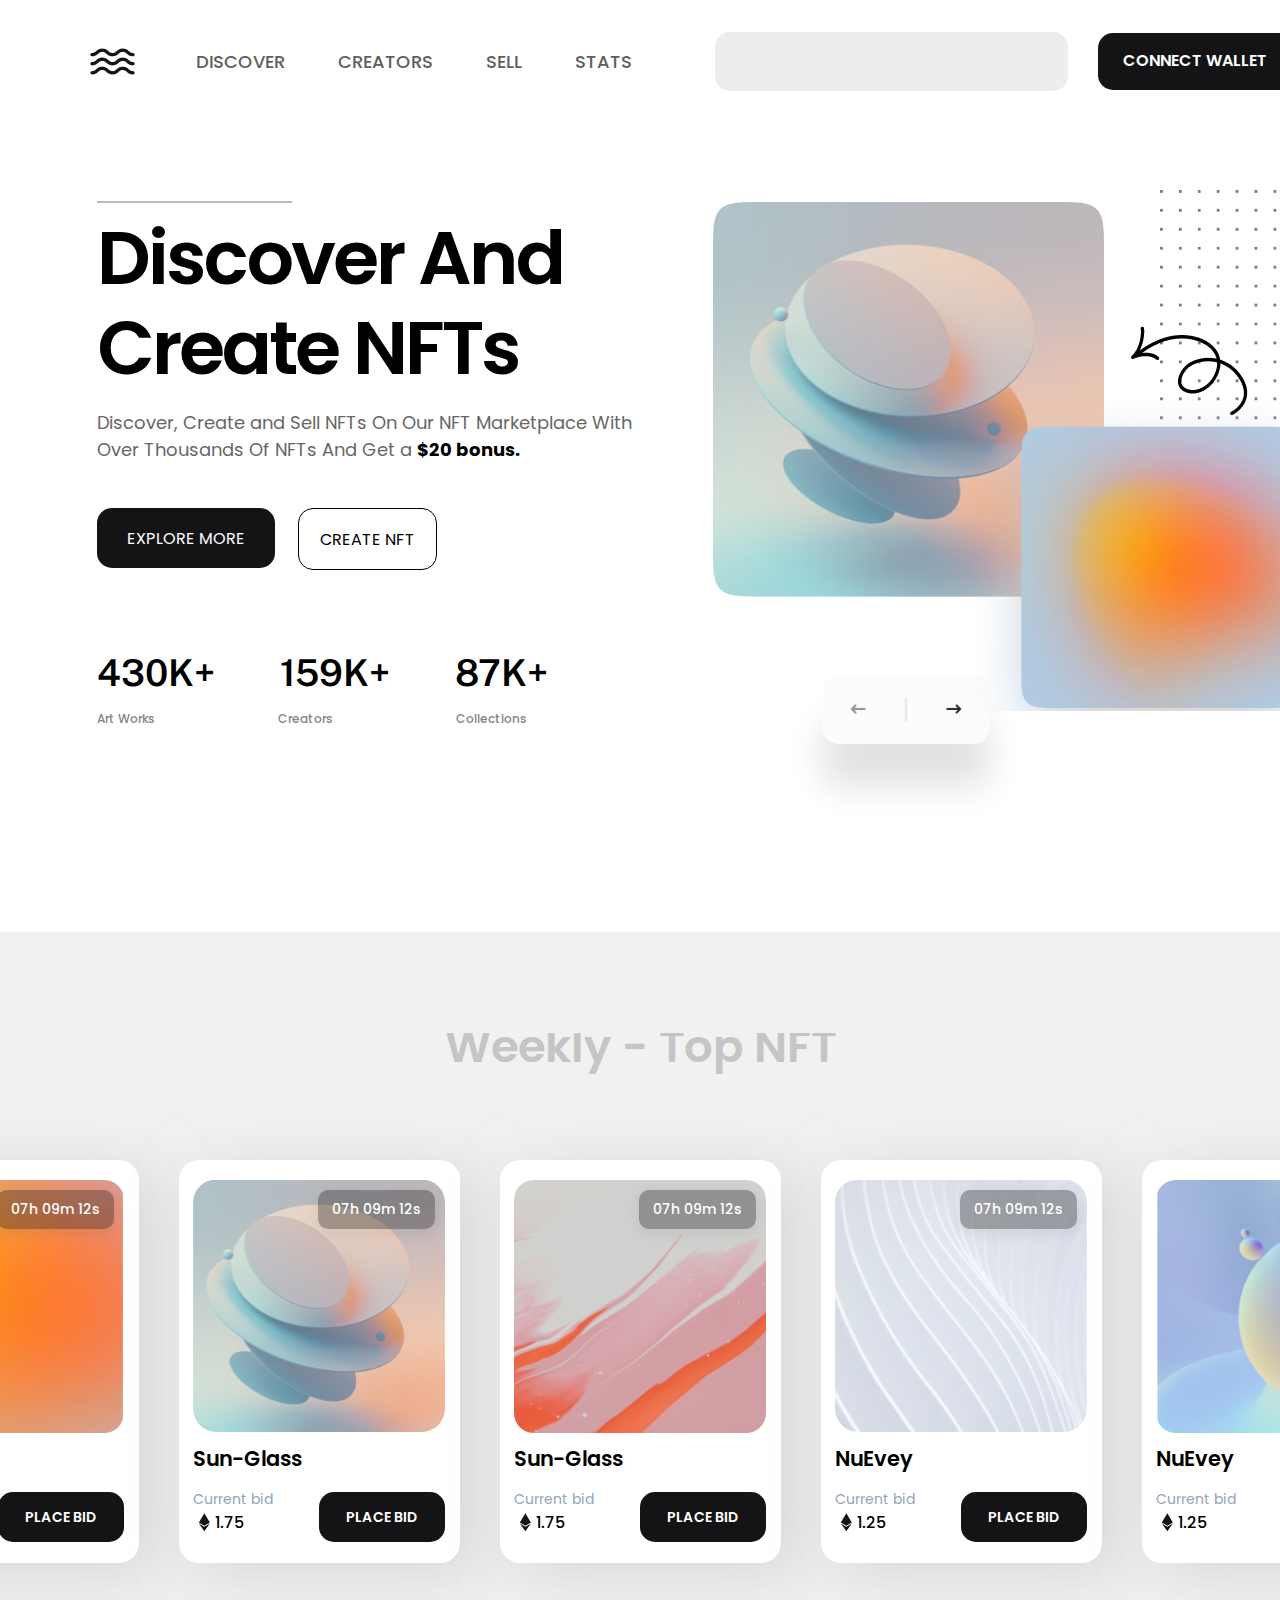
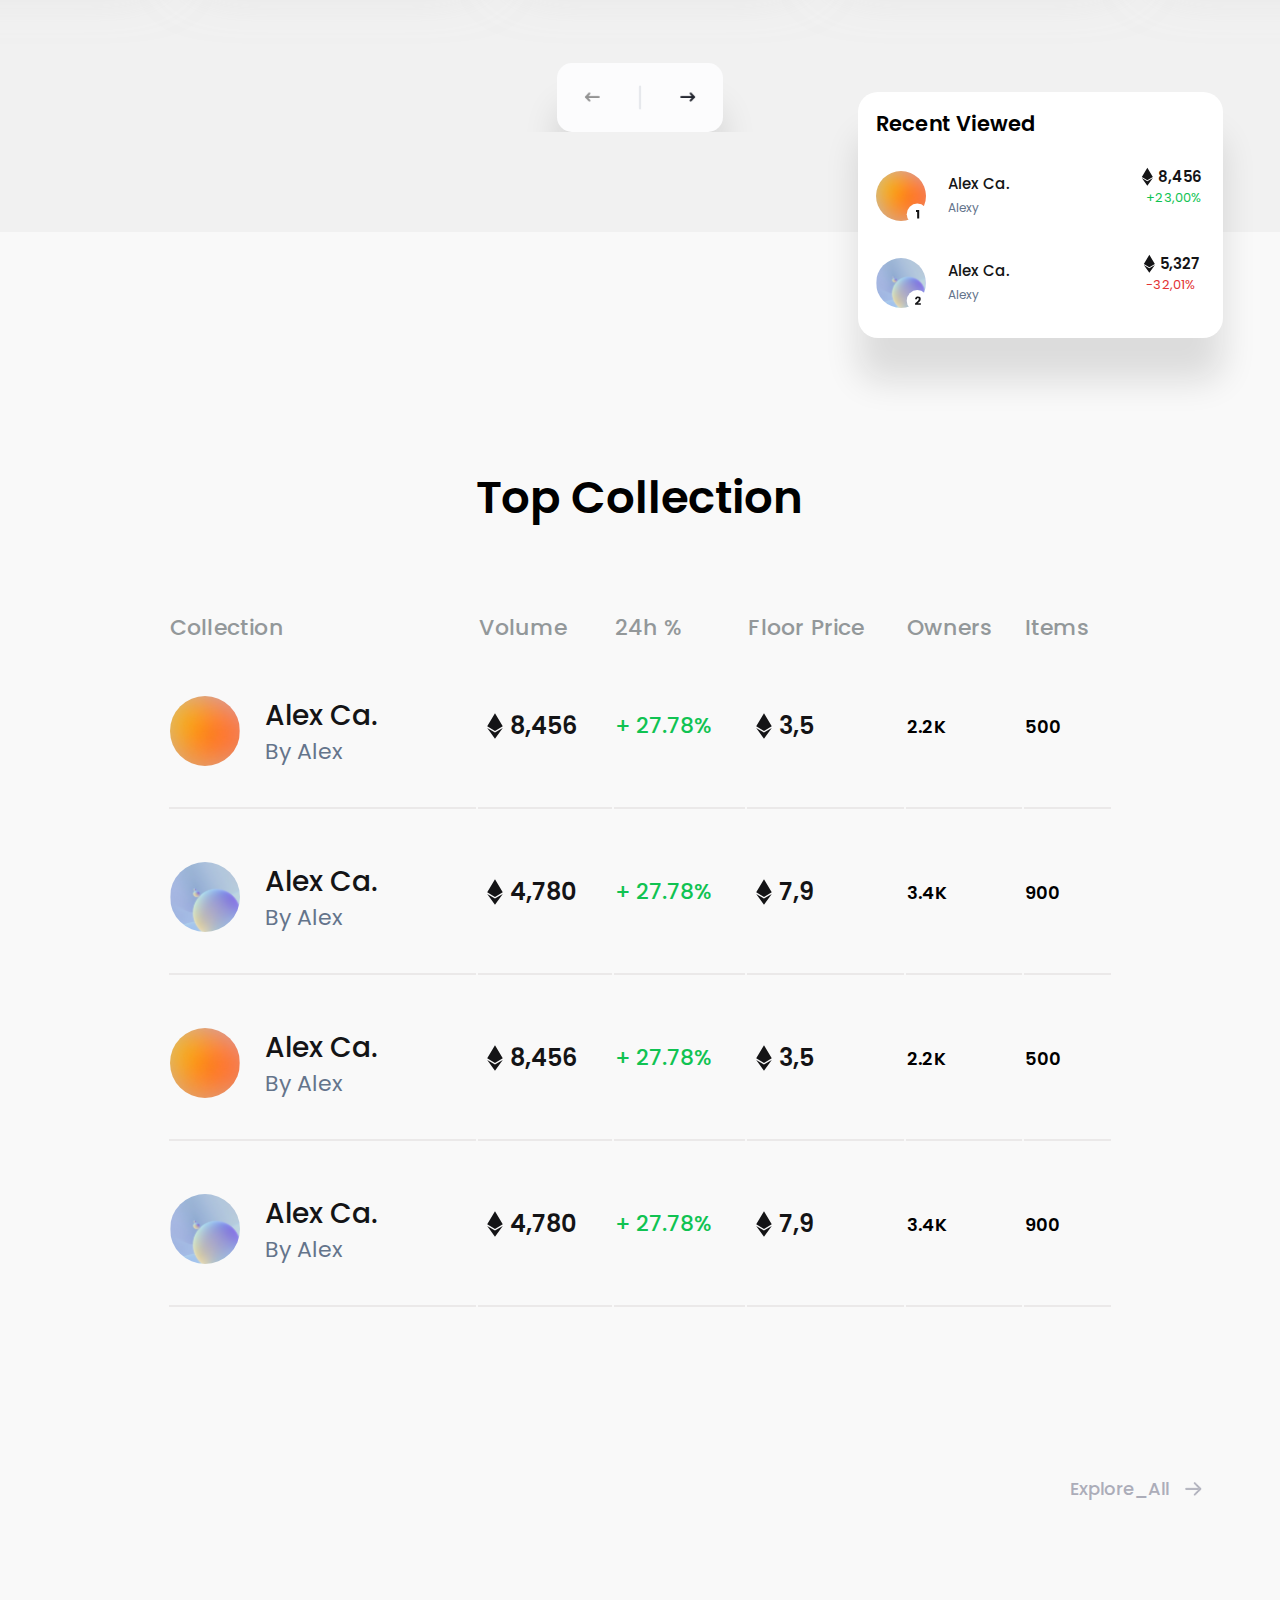
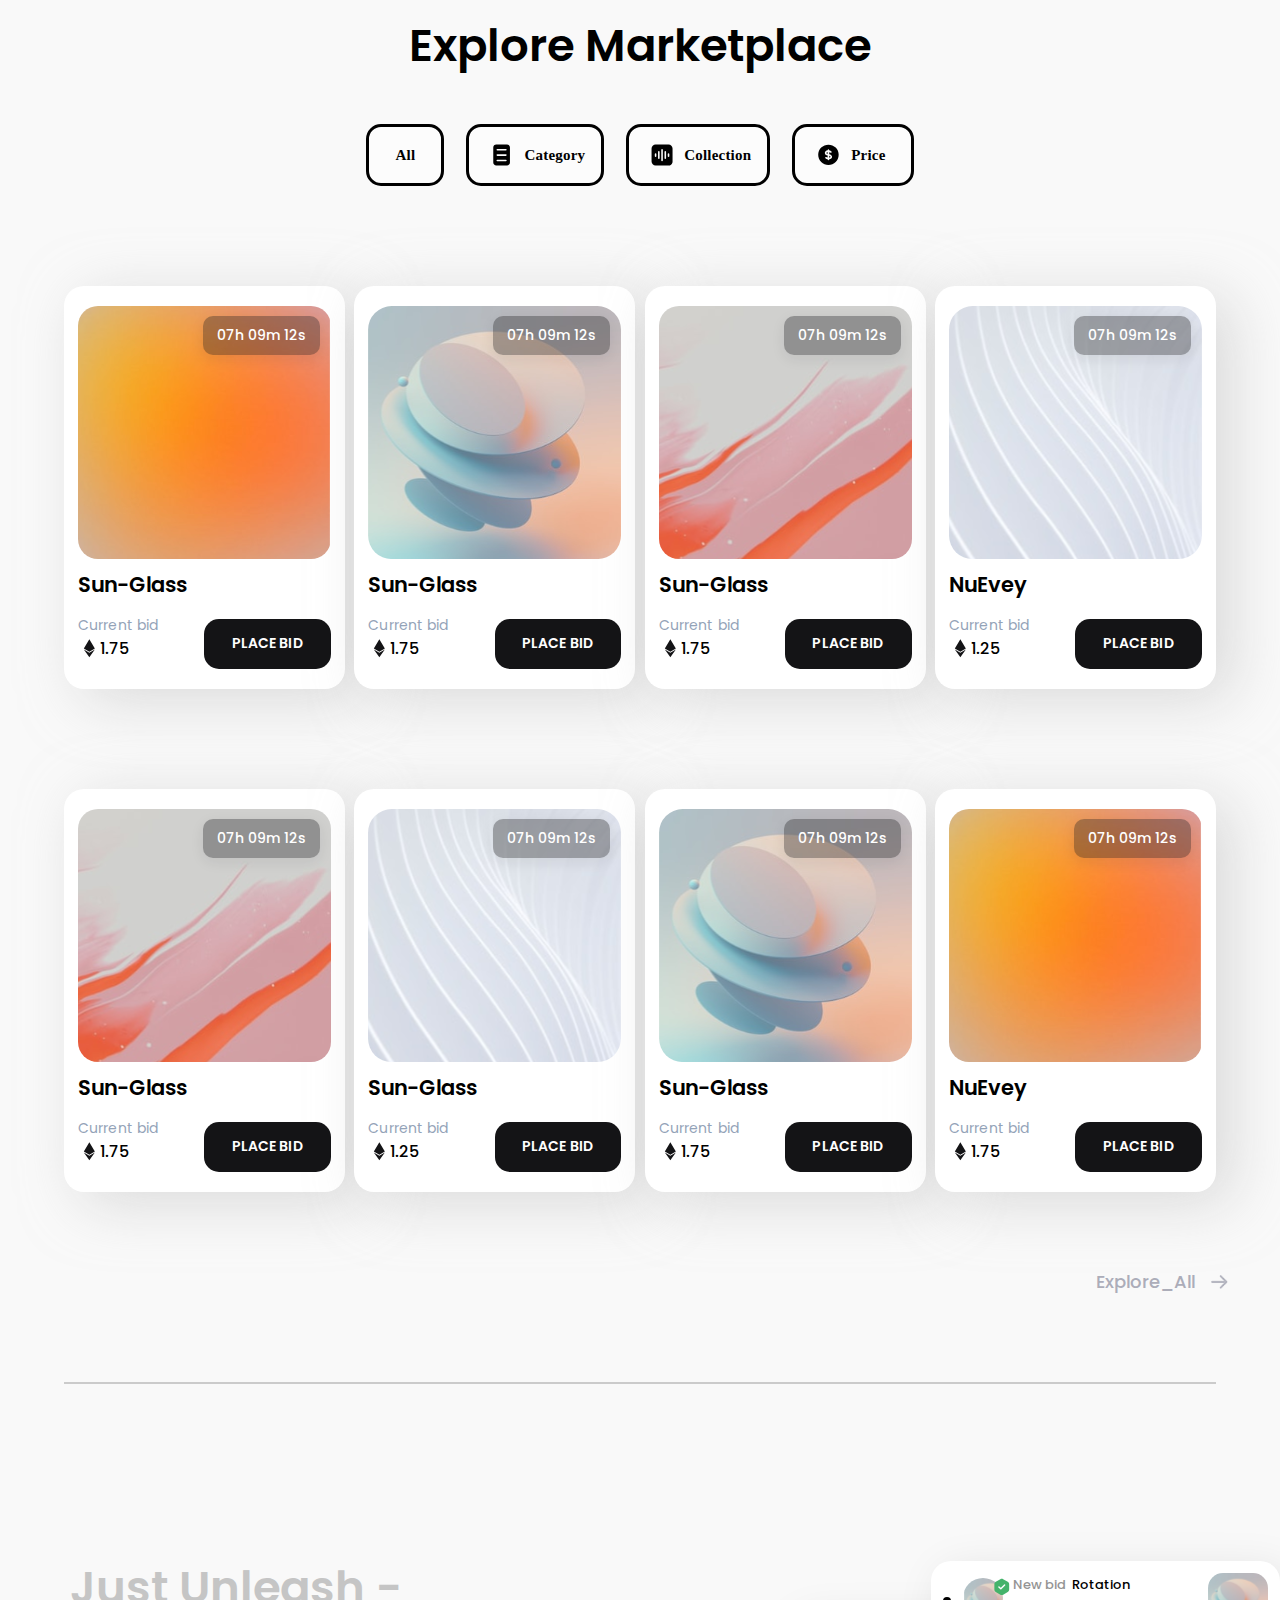
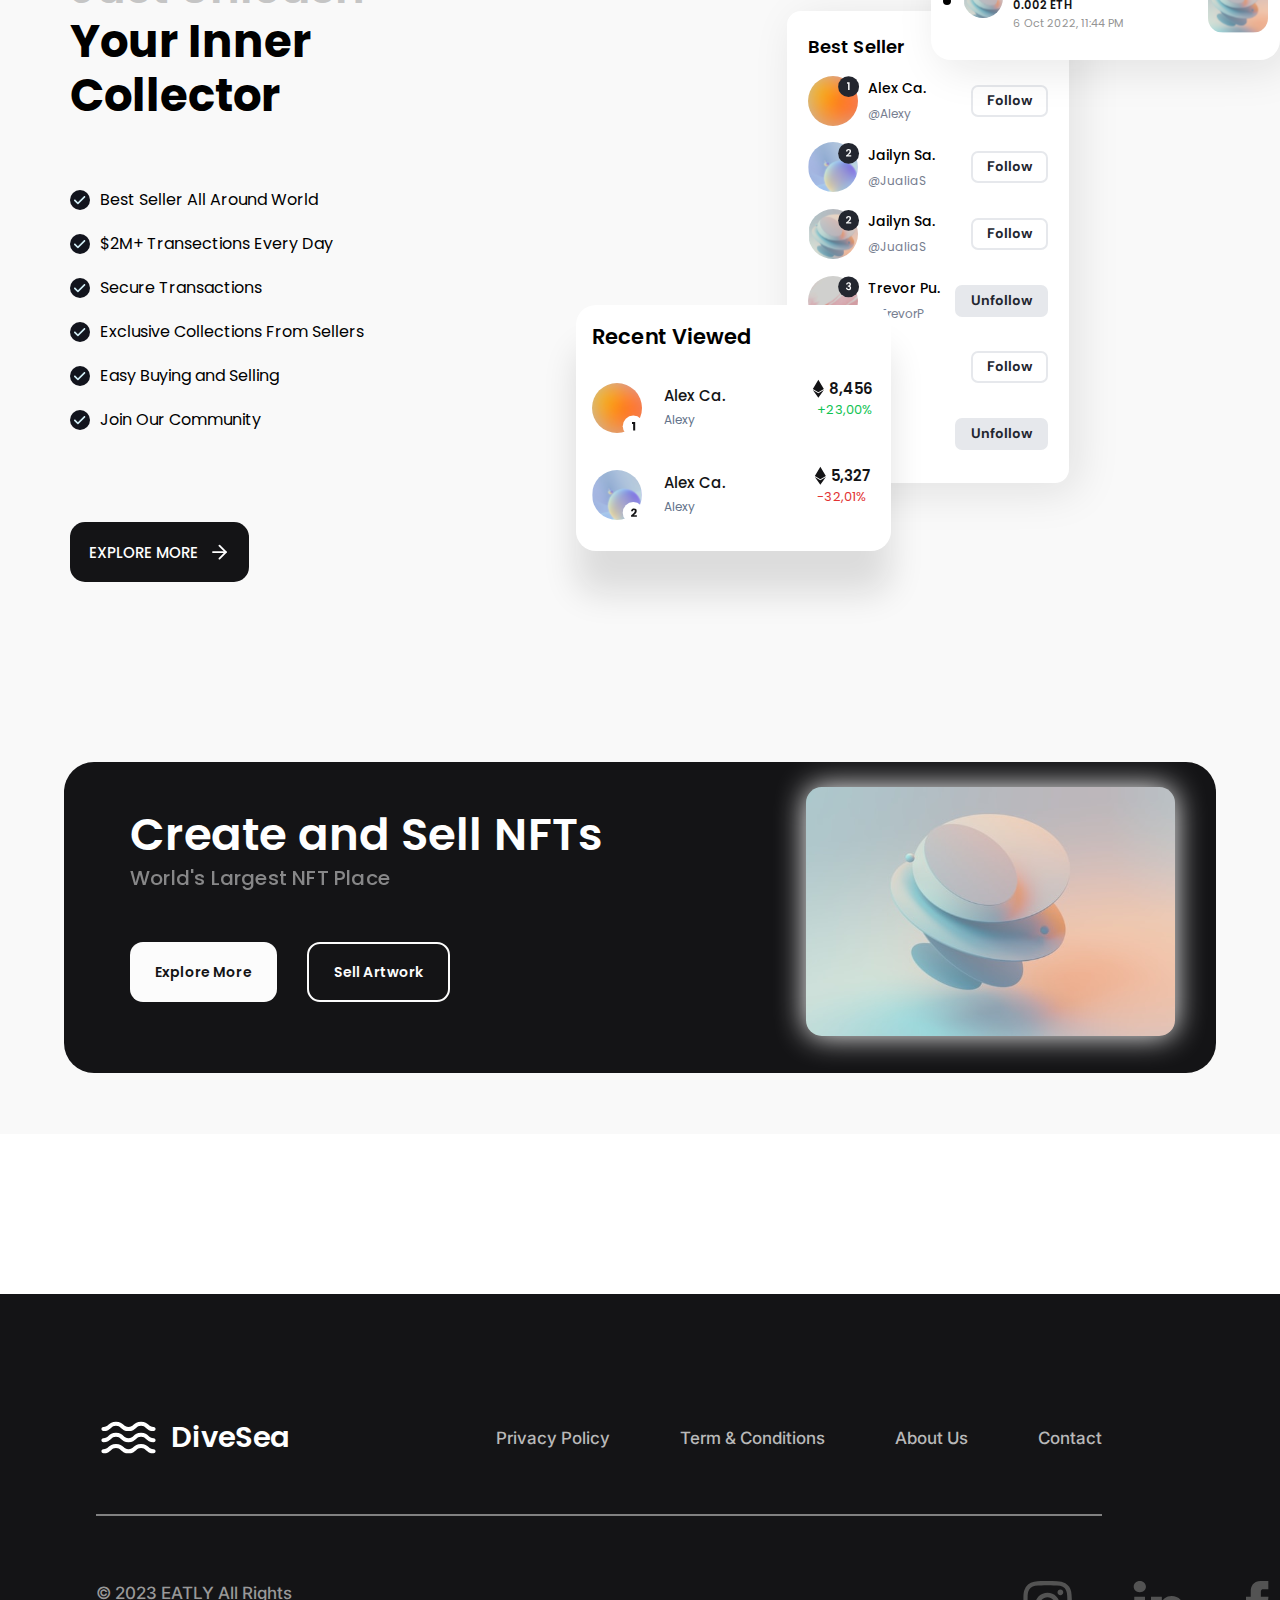
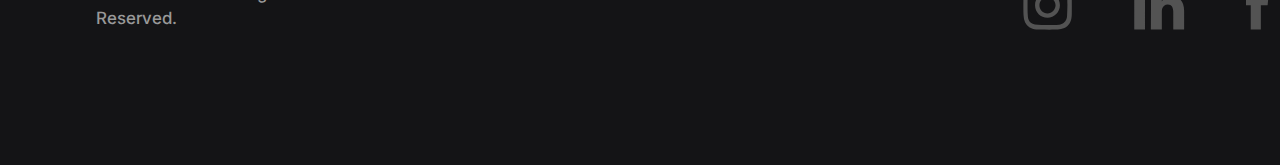
==== commit adcc327b: "version-2" ====
--- a/index.html
+++ b/index.html
@@ -22,14 +22,14 @@
       <div class="head-list">
         <a href="./discover.html" target="_blank">DISCOVER</a>
         <a href="./Creators.html" target="_blank">CREATORS</a>
-        <a href="" target="_blank">SELL</a>
-        <a href="" target="_blank">STATS</a>
+        <a href="./sell.html" target="_blank">SELL</a>
+        <a href="./stats.html" target="_blank">STATS</a>
       </div>
       <div class="head-search">
         <div class="block-search">
           <input type="text" >
         </div>
-        <a href="">
+        <a href="./wallet.html">
           <p>CONNECT WALLET</p>
         </a>
       </div>
--- a/style.css
+++ b/style.css
@@ -1,5 +1,5 @@
 * {
-  font-family: 'Inter', sans-serif;
+  font-family: Poppins
 }
 
 .section-1 {
@@ -40,6 +40,7 @@
   display: flex;
   gap: 53px;
 }
+
 .head-list > a {
   display: block;
   font-size: 18px;
@@ -225,6 +226,7 @@
 
 .main-body {
   display: flex;
+  justify-content: space-between;
 }
 
 .img-main {
@@ -319,7 +321,6 @@
 }
 
 .section-2-head {
-  font-family: Poppins;
   font-size: 45px;
   font-weight: 600;
   line-height: 27px;
@@ -340,7 +341,7 @@
 
   border-radius: 20px;
   background-color: white;
-  box-shadow: 17.77912px 11.80013px 59.00063px 0px rgba(199, 199, 199, 0.60);
+  box-shadow: 17px 11px 59px 0px rgba(199, 199, 199, 0.60);
 }
 
 .NFT-container {
@@ -365,7 +366,6 @@
 }
 
 .block-time p {
-  font-family: Poppins;
   font-size: 14px;
   font-weight: 500;
   color: white;
@@ -392,7 +392,6 @@
 }
 
 .NFT-container-head {
-  font-family: Poppins;
   font-size: 21px;
   font-weight: 600;
   line-height: 30px;
@@ -401,7 +400,6 @@
 }
 
 .NFT-container-bid {
-  font-family: Poppins;
   font-size: 14px;
   font-weight: 400;
   line-height: 21px;
@@ -416,7 +414,6 @@
 }
 
 .NFT-container-price p{
-  font-family: Poppins;
   font-size: 16px;
   font-weight: 500;
   line-height: 25px;
@@ -438,7 +435,6 @@
 }
 
 .NFT-buttom p{
-  font-family: Poppins;
   font-size: 14px;
   font-weight: 600;
   line-height: 21px;
@@ -489,7 +485,6 @@
 }
 
 .recent-viewed-body p {
-  font-family: Poppins;
   font-size: 21px;
   font-style: normal;
   font-weight: 600;
@@ -506,8 +501,7 @@
 
 .recent-viewed-profile-name p {
   color: #141416;
-  font-family: Poppins;
-  font-size: 15.364px;
+  font-size: 15px;
   font-style: normal;
   font-weight: 500;
   line-height: 140%;
@@ -515,8 +509,7 @@
 
 .recent-viewed-profile-name span {
   color: #64748B;
-  font-family: Poppins;
-  font-size: 12.483px;
+  font-size: 12px;
   font-style: normal;
   font-weight: 400;
   line-height: 150%;
@@ -563,8 +556,7 @@
 
 .recent-viewed-profile-1-price p {
   color: #10C352;
-  font-family: Poppins;
-  font-size: 13.443px;
+  font-size: 13px;
   font-style: normal;
   font-weight: 400;
   line-height: 150%;
@@ -578,8 +570,7 @@
 
 .profile-1-price-block span {
   color: #141416;
-  font-family: Poppins;
-  font-size: 15.364px;
+  font-size: 15px;
   font-style: normal;
   font-weight: 600;
   line-height: 140%;
@@ -608,7 +599,6 @@
 }
 
 .section-3-head {
-  font-family: Poppins;
   font-size: 45px;
   font-weight: 600;
   line-height: 45px;
@@ -631,7 +621,6 @@
 
 .profile-table  p {
   color: #141416;
-  font-family: Poppins;
   font-size: 28px;
   font-style: normal;
   font-weight: 500;
@@ -640,7 +629,6 @@
 
 .profile-table  span {
   color: #64748B;
-  font-family: Poppins;
   font-size: 22px;
   font-style: normal;
   font-weight: 400;
@@ -674,7 +662,6 @@
 }
 
 table th {
-  font-family: Poppins;
   font-size: 22px;
   font-weight: 500;
   line-height: 29px;
@@ -695,7 +682,6 @@
 
 .eth-size > span {
   color: #141416;
-  font-family: Poppins;
   font-size: 24px;
   font-style: normal;
   font-weight: 600;
@@ -708,7 +694,6 @@
 
 .persent-size > p {
   color: #10C352;
-  font-family: Poppins;
   font-size: 22px;
   font-style: normal;
   font-weight: 500;
@@ -716,7 +701,6 @@
 }
 
 .text-size {
-  font-family: Poppins;
   font-size: 18px;
   font-weight: 600;
   line-height: 31px;
@@ -753,7 +737,6 @@
 .block-marketplace-head {
   display: flex;
   justify-content: center;
-  font-family: Poppins;
   font-size: 45px;
   font-weight: 600;
   line-height: 27px;
@@ -764,7 +747,6 @@
 .block-marketplace-head-discover {
   display: flex;
   justify-content: center;
-  font-family: Poppins;
   font-size: 45px;
   font-weight: 600;
   line-height: 27px;
@@ -923,7 +905,6 @@
 }
 
 .explore_all p {
-  font-family: Poppins;
   font-size: 18px;
   font-weight: 500;
   line-height: 40px;
@@ -961,7 +942,6 @@
 }
 
 .section-5-list-head p {
-  font-family: Poppins;
   font-size: 45px;
   font-weight: 600;
   line-height: 54px;
@@ -970,7 +950,6 @@
 }
 
 .section-5-list-head span {
-  font-family: Poppins;
   font-size: 45px;
   font-weight: 700;
   line-height: 54px;
@@ -982,7 +961,6 @@
 }
 
 .section-5-list-body li {
-  font-family: Poppins;
   font-size: 16px;
   font-style: normal;
   font-weight: 400;
@@ -1014,7 +992,6 @@
 .section-5-button p {
   color: white;
   text-align: center;
-  font-family: Poppins;
   font-size: 15px;
   font-style: normal;
   font-weight: 500;
@@ -1069,7 +1046,7 @@
   z-index: 0;
   margin-left: 30%;
   margin-top: 50px;
-  border-radius: 14.119px;
+  border-radius: 14px;
   box-shadow: 9px 9px 44px 0px rgba(20, 20, 22, 0.10);
 }
 
@@ -1145,20 +1122,18 @@
 
 .section-5-text p {
   color: #141416;
-  font-family: Poppins;
   font-size: 11.393px;
   font-style: normal;
   font-weight: 600;
-  line-height: 18.988px;
+  line-height: 18px;
 }
 
 .section-5-text span {
   color: #949494;
-  font-family: Poppins;
-  font-size: 11.393px;
+  font-size: 11px;
   font-style: normal;
   font-weight: 400;
-  line-height: 18.988px;
+  line-height: 18px;
 }
 
 .section-5-text-one {
@@ -1168,11 +1143,10 @@
 
 .section-5-text-one p {
   color: #949494;
-  font-family: Poppins;
   font-size: 13px;
   font-style: normal;
   font-weight: 500;
-  line-height: 22.785px;
+  line-height: 22px;
 }
 
 .section-5-bloks-container{
@@ -1184,12 +1158,11 @@
 }
 
 .section-5-bloks-container > p {
-  font-family: Poppins;
-  font-size: 18.532px;
+  font-size: 18px;
   font-style: normal;
   font-weight: 600;
   line-height: 135%;
-  letter-spacing: 0.176px;
+  letter-spacing: 0.2px;
 }
 
 .container-profile-1 {
@@ -1235,7 +1208,6 @@
 }
 
 .container-profile-name-1 > p {
-  font-family: Poppins;
   font-size: 14px;
   font-style: normal;
   font-weight: 500;
@@ -1244,7 +1216,6 @@
 
 .container-profile-name-1 > span{
   color: var(--neutrals-4, #777E90);
-  font-family: Poppins;
   font-size: 12px;
   font-style: normal;
   font-weight: 400;
@@ -1252,7 +1223,6 @@
 }
 
 .container-profile-name-2 > p {
-  font-family: Poppins;
   font-size: 14px;
   font-style: normal;
   font-weight: 500;
@@ -1261,7 +1231,6 @@
 
 .container-profile-name-2 > span{
   color: var(--neutrals-4, #777E90);
-  font-family: Poppins;
   font-size: 12px;
   font-style: normal;
   font-weight: 400;
@@ -1269,7 +1238,6 @@
 }
 
 .container-profile-name-3 > p {
-  font-family: Poppins;
   font-size: 14px;
   font-style: normal;
   font-weight: 500;
@@ -1278,7 +1246,6 @@
 
 .container-profile-name-3 > span{
   color: var(--neutrals-4, #777E90);
-  font-family: Poppins;
   font-size: 12px;
   font-style: normal;
   font-weight: 400;
@@ -1286,7 +1253,6 @@
 }
 
 .container-profile-name-4 > p {
-  font-family: Poppins;
   font-size: 14px;
   font-style: normal;
   font-weight: 500;
@@ -1295,7 +1261,6 @@
 
 .container-profile-name-4 > span{
   color: var(--neutrals-4, #777E90);
-  font-family: Poppins;
   font-size: 12px;
   font-style: normal;
   font-weight: 400;
@@ -1404,7 +1369,7 @@
   text-align: center;
   font-style: normal;
   font-weight: 700;
-  line-height: 114.286%;
+  line-height: 114%;
 }
 
 .section-5-block-bottom {
@@ -1422,7 +1387,6 @@
 
 .section-5-button-text > p {
   color: var(--white-01, #FFF);
-  font-family: Poppins;
   font-size: 45px;
   font-style: normal;
   font-weight: 600;
@@ -1433,7 +1397,6 @@
 
 .section-5-button-text span {
   color: #D4D4D4;
-  font-family: Poppins;
   font-size: 20px;
   font-style: normal;
   font-weight: 500;
@@ -1464,7 +1427,6 @@
 
 .section-5-button-one > p {
   color: #141416;
-  font-family: Poppins;
   font-size: 14px;
   font-style: normal;
   font-weight: 600;
@@ -1488,7 +1450,6 @@
 
 .section-5-button-two > p {
   color: rgb(252, 252, 252);
-  font-family: Poppins;
   font-size: 14px;
   font-style: normal;
   font-weight: 600;
@@ -1531,7 +1492,6 @@
 
 .logo-name p {
   color: #FFF;
-  font-family: Poppins;
   font-size: 29px;
   font-style: normal;
   font-weight: 600;
@@ -1637,7 +1597,6 @@
     width: 403px;
   }
   .hero-text h1 {
-    font-family: Poppins;
     font-size: 54px;
     font-weight: 600;
     line-height: 120%; /* 64.006px */
@@ -1689,7 +1648,6 @@
   }
 
   .main-button  p {
-  font-family: Poppins;
   font-size: 12px;
   font-style: normal;
   font-weight: 500;
@@ -1922,7 +1880,7 @@
    }
 
    .profile-table-img-1,
-    .profile-table-img-2 {
+   .profile-table-img-2 {
     width: 60px;
     height: 60px;
    }
@@ -2363,7 +2321,6 @@
 
   .head > p {
     display: block;
-    font-family: Poppins;
     font-size: 21px;
     font-weight: 600;
   }
@@ -2419,7 +2376,6 @@
     display: block;
     color: rgba(32, 31, 31, 1);
     opacity: 60%;
-    font-family: Poppins;
     font-size: 10px;
     font-style: normal;
     font-weight: 600;
@@ -2471,7 +2427,6 @@
     width: 400px;
     height: 295px;
     margin-top: 70px;
-
   }
 
   .main-body {
@@ -2644,7 +2599,6 @@
 
   .column-volume-one > p {
     color: #10C352;
-    font-family: Poppins;
     font-size: 13px;
     font-style: normal;
     font-weight: 400;
@@ -2653,7 +2607,6 @@
 
   .column-volume-two > p {
     color: red;
-    font-family: Poppins;
     font-size: 13px;
     font-style: normal;
     font-weight: 400;
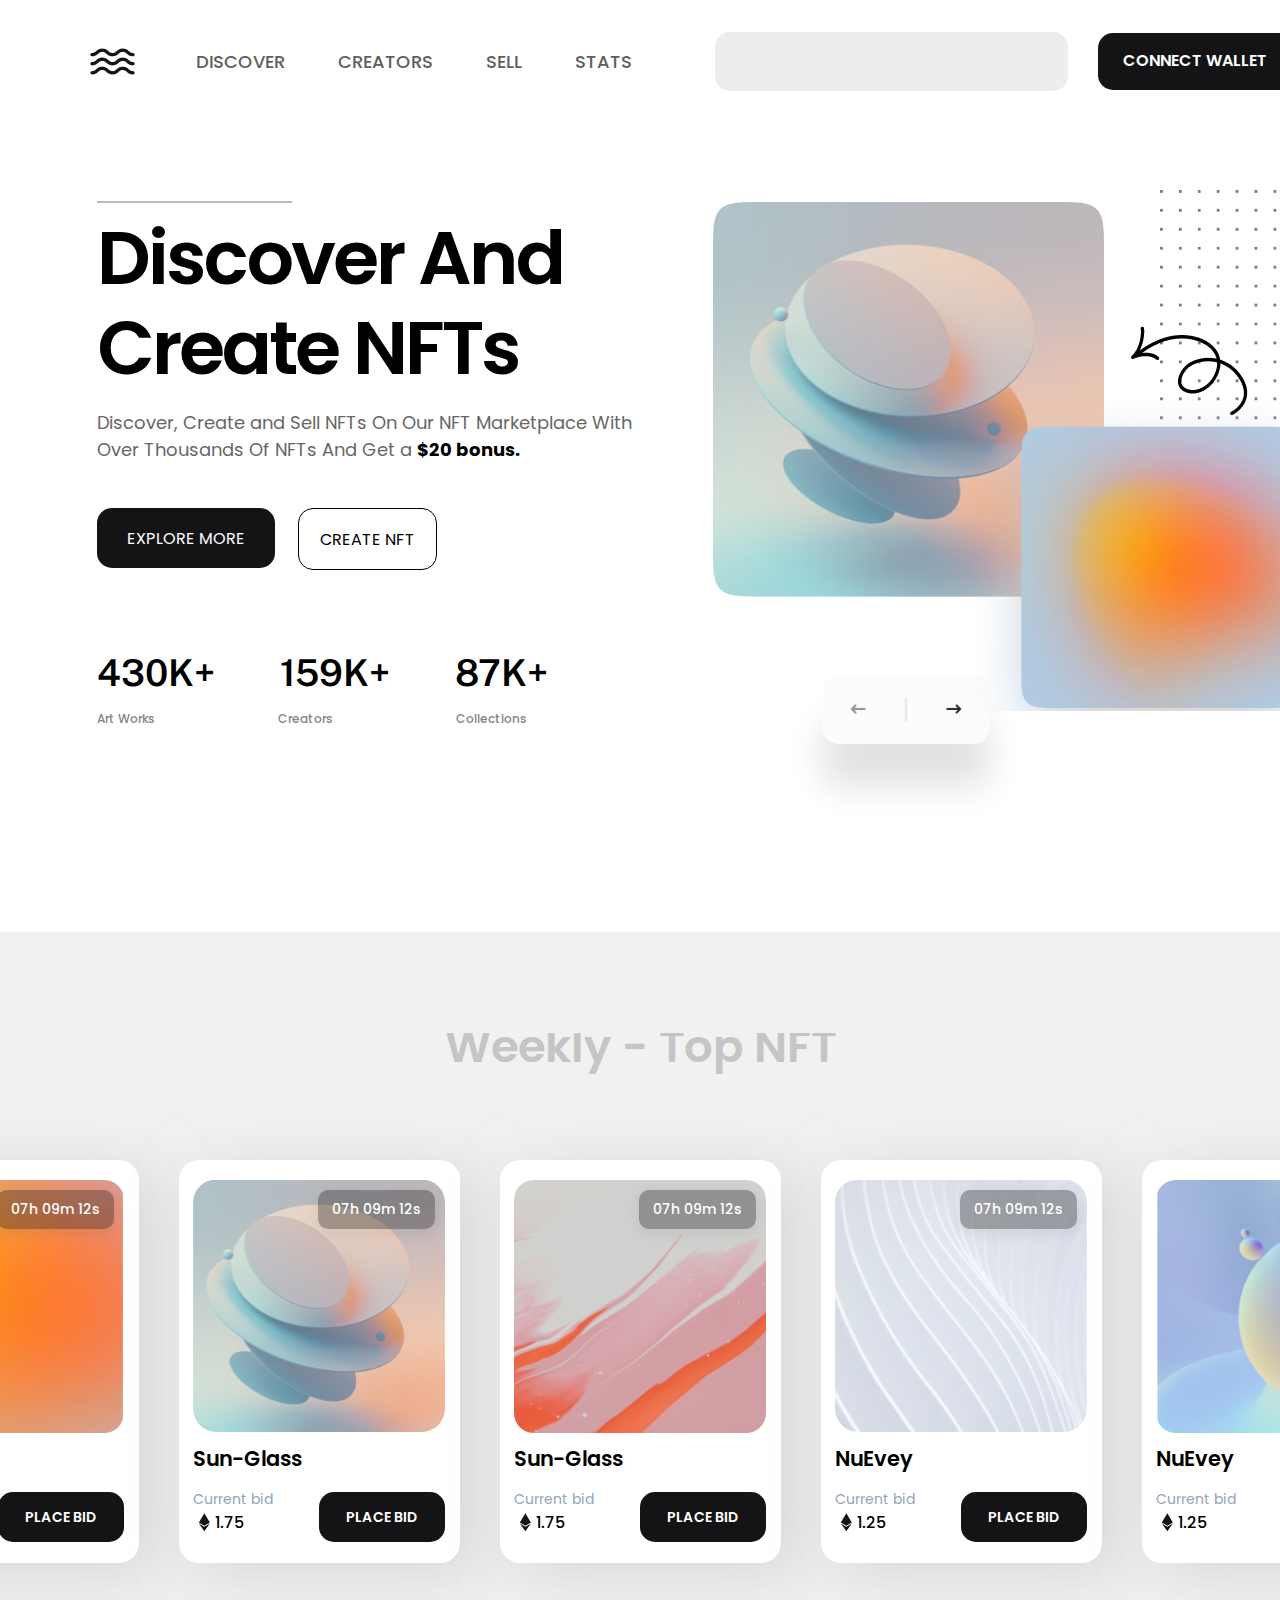
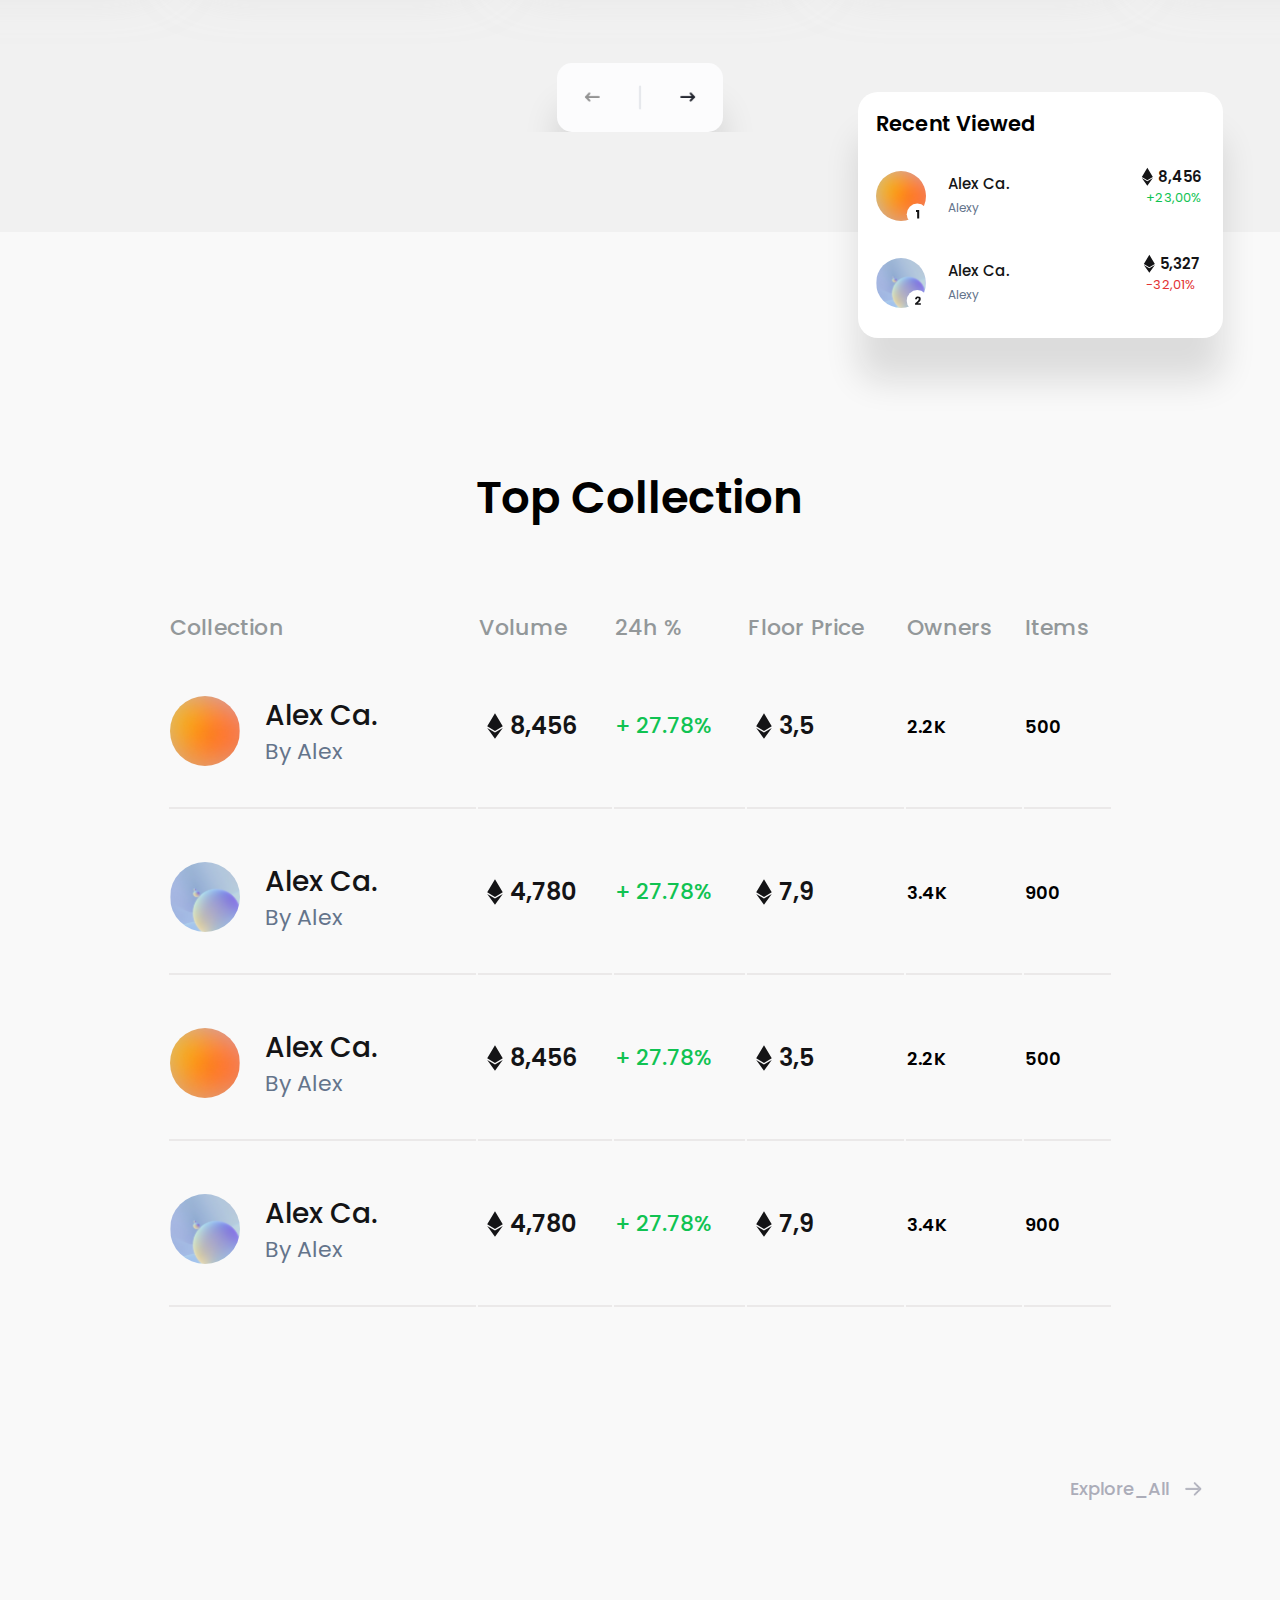
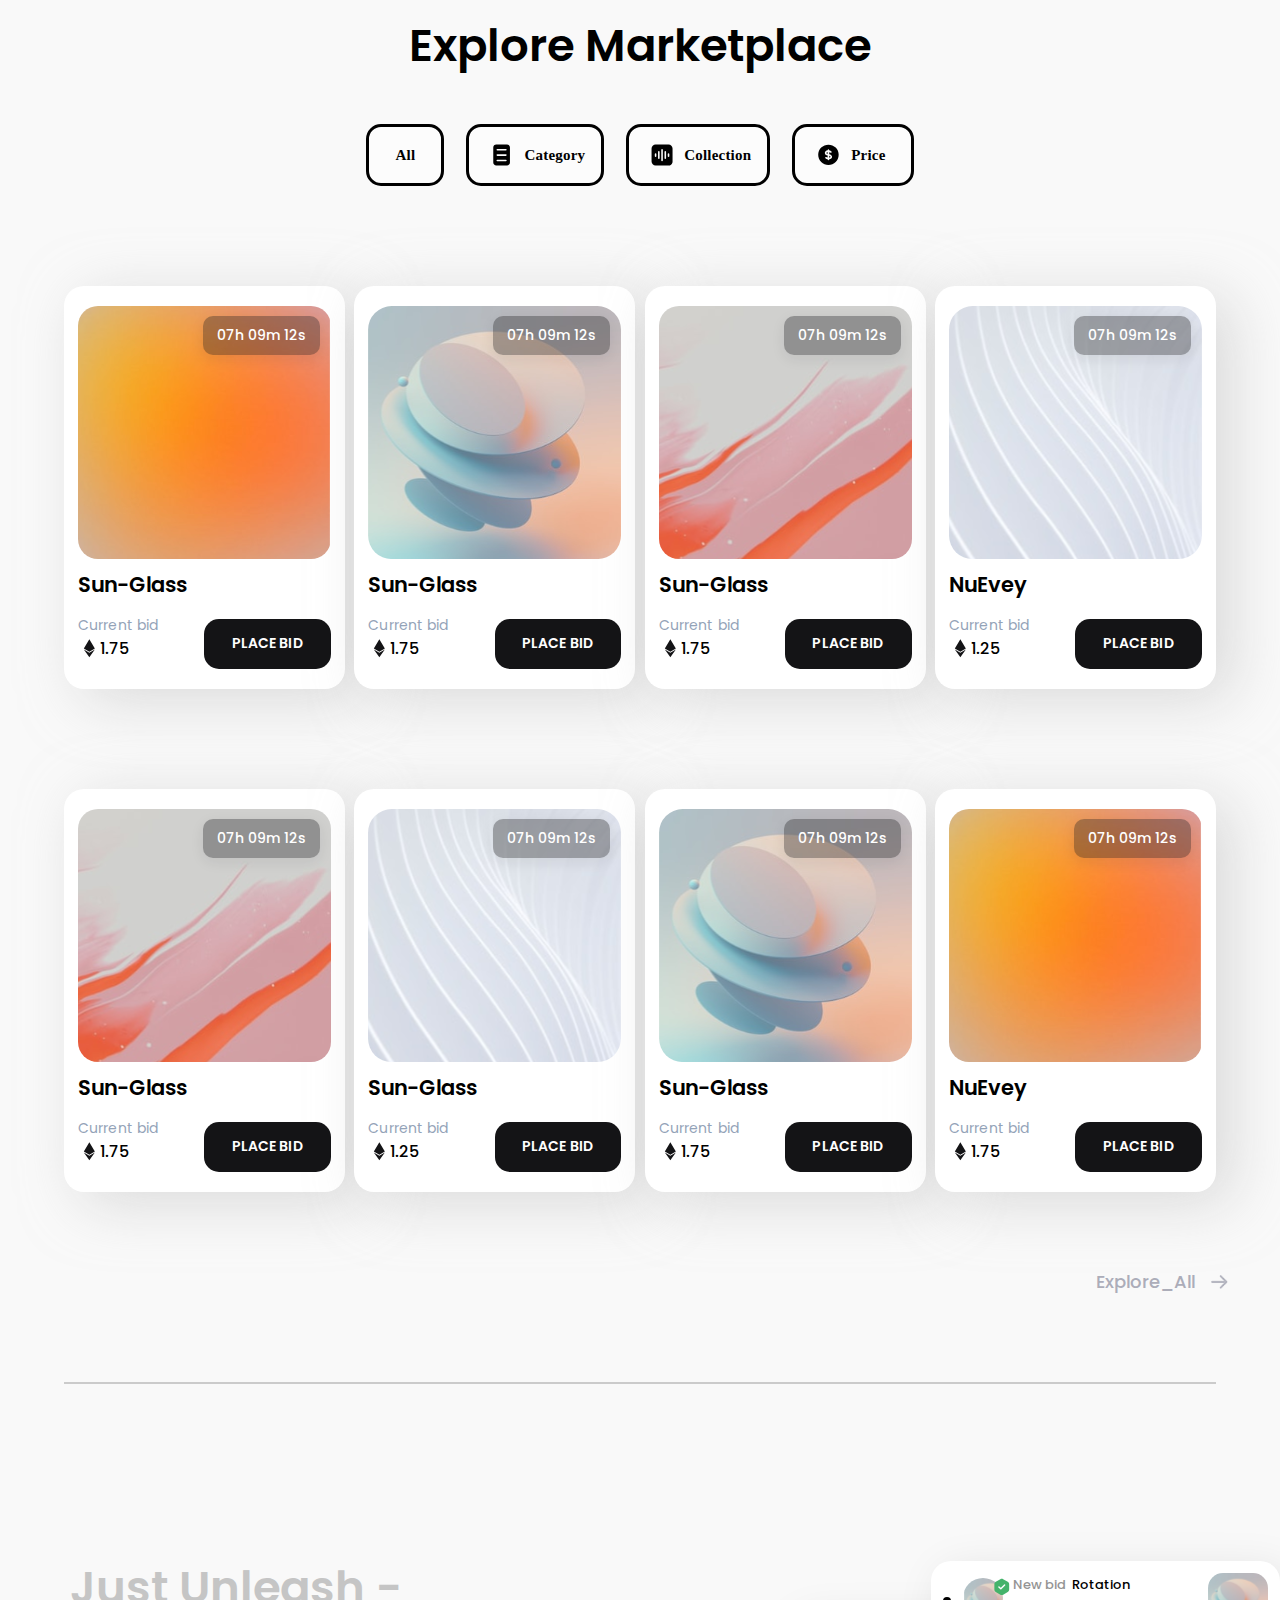
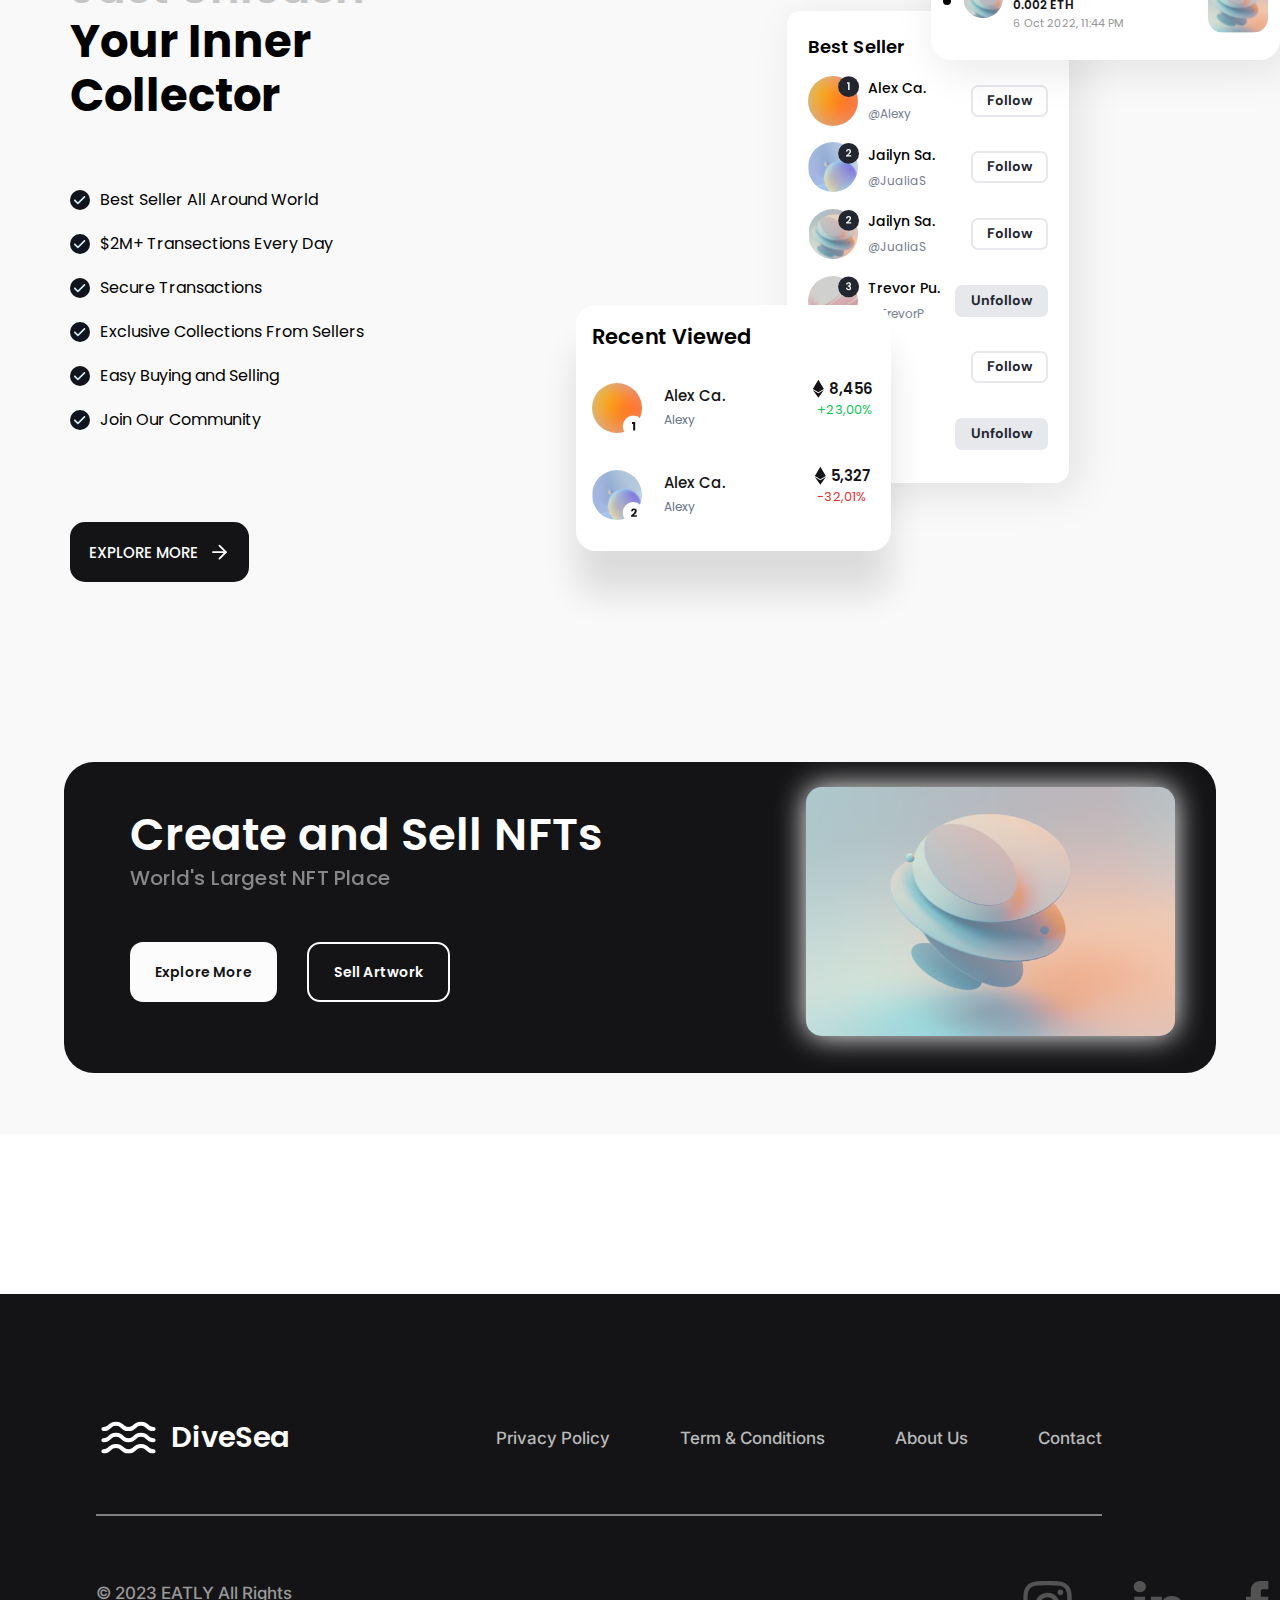
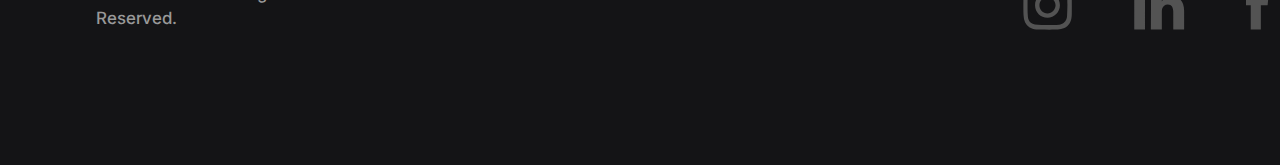
==== commit 5673662c: "project-two - fix style + index" ====
--- a/index.html
+++ b/index.html
@@ -3,14 +3,14 @@
 <head>
   <meta charset="UTF-8">
   <meta name="viewport" content="width=device-width, initial-scale=1.0">
-  <link rel="stylesheet" href="./style.css">
-  <link rel="stylesheet" href="./normalize.css">
 
   <link rel="preconnect" href="https://fonts.googleapis.com">
   <link rel="preconnect" href="https://fonts.gstatic.com" crossorigin>
   <link href="https://fonts.googleapis.com/css2?family=DM+Sans:ital,opsz,wght@0,9..40,500;0,9..40,700;1,9..40,400;1,9..40,500;1,9..40,700&family=Dancing+Script:wght@400;600;700&family=Inter:wght@100;200;300;400;500;600;700;800;900&family=Open+Sans:wght@300&family=Oswald:wght@200;300;400;600;700&family=Poppins:ital,wght@0,100;0,200;0,300;0,400;0,500;0,600;0,700;0,800;0,900;1,100;1,200;1,300;1,400;1,500;1,600;1,700;1,800;1,900&family=Public+Sans:ital,wght@0,100;0,200;0,300;0,400;0,500;0,600;0,700;0,800;1,100;1,200;1,300;1,400;1,500;1,600;1,700;1,800&display=swap" rel="stylesheet">
 
-  <title>NFT</title>
+  <link rel="stylesheet" href="./normalize.css">
+  <link rel="stylesheet" href="./style.css">
+  <title>nft</title>
 </head>
 
 <body>
@@ -173,7 +173,8 @@
         </div>
       </div>
       <div class="section-2-buttom">
-        <div class="navigator-buttom-2"><img src="./img/section-2/block-arrow.png" alt="">
+        <div class="navigator-buttom-2">
+          <img src="./img/section-2/block-arrow.png" alt="">
         </div>
       </div>
     </div>
@@ -224,7 +225,7 @@
   <div class="section-3">
     <div class="section-3-block">
       <div class="section-3-head">Top Collection</div>
-    <table class="table-one">
+      <table class="table-one">
       <colgroup>
         <col span="1"  class="one-column">
         <col span="2"  class="two-column">
@@ -333,8 +334,8 @@
         <td class="text-size">3.4K</td>
         <td class="text-size">900</td>
       </tr>
-    </table>
-    <table class="table-two">
+      </table>
+      <table class="table-two">
       <tr>
         <th>Collection</th>
         <th>Volume</th>
@@ -409,11 +410,11 @@
         </td>
       </tr>
 
-    </table>
-    <a href="" class="explore_all">
+      </table>
+      <a href="" class="explore_all">
       <p>Explore_All</p>
       <img src="./img/section-4/button/Vector.png" alt="">
-    </a>
+      </a>
     </div>
   </div>
   <div class="section-4">
--- a/style.css
+++ b/style.css
@@ -1122,7 +1122,7 @@
 
 .section-5-text p {
   color: #141416;
-  font-size: 11.393px;
+  font-size: 12px;
   font-style: normal;
   font-weight: 600;
   line-height: 18px;
@@ -1165,93 +1165,21 @@
   letter-spacing: 0.2px;
 }
 
-.container-profile-1 {
+.container-profile-1,
+.container-profile-2,
+.container-profile-3,
+.container-profile-4,
+.container-profile-5,
+.container-profile-6 {
   display: flex;
   width: 100%;
   height: auto;
   align-items: center;
 }
 
-.container-profile-2 {
-  display: flex;
-  width: 100%;
-  height: auto;
-  align-items: center;
-}
-
-.container-profile-3 {
-  display: flex;
-  width: 100%;
-  height: auto;
-  align-items: center;
-}
-
-.container-profile-4 {
-  display: flex;
-  width: 100%;
-  height: auto;
-  align-items: center;
-}
-
-.container-profile-5 {
-  display: flex;
-  width: 100%;
-  height: auto;
-  align-items: center;
-}
-
-.container-profile-6 {
-  display: flex;
-  width: 100%;
-  height: auto;
-  align-items: center;
-}
-
-.container-profile-name-1 > p {
-  font-size: 14px;
-  font-style: normal;
-  font-weight: 500;
-  line-height: 24px; /* 171.429% */
-}
-
-.container-profile-name-1 > span{
-  color: var(--neutrals-4, #777E90);
-  font-size: 12px;
-  font-style: normal;
-  font-weight: 400;
-  line-height: 20px;
-}
-
-.container-profile-name-2 > p {
-  font-size: 14px;
-  font-style: normal;
-  font-weight: 500;
-  line-height: 24px; /* 171.429% */
-}
-
-.container-profile-name-2 > span{
-  color: var(--neutrals-4, #777E90);
-  font-size: 12px;
-  font-style: normal;
-  font-weight: 400;
-  line-height: 20px;
-}
-
-.container-profile-name-3 > p {
-  font-size: 14px;
-  font-style: normal;
-  font-weight: 500;
-  line-height: 24px; /* 171.429% */
-}
-
-.container-profile-name-3 > span{
-  color: var(--neutrals-4, #777E90);
-  font-size: 12px;
-  font-style: normal;
-  font-weight: 400;
-  line-height: 20px;
-}
-
+.container-profile-name-1 > p,
+.container-profile-name-2 > p,
+.container-profile-name-3 > p,
 .container-profile-name-4 > p {
   font-size: 14px;
   font-style: normal;
@@ -1259,6 +1187,9 @@
   line-height: 24px; /* 171.429% */
 }
 
+.container-profile-name-1 > span,
+.container-profile-name-2 > span,
+.container-profile-name-3 > span,
 .container-profile-name-4 > span{
   color: var(--neutrals-4, #777E90);
   font-size: 12px;
@@ -2184,11 +2115,8 @@
    }
 
    .section-5-text-one {
+    height: 16px;
     margin-top: 4px;
-   }
-
-   .section-5-text-one {
-    height: 16px;
    }
 
    .section-5-text-one > p {
@@ -2228,16 +2156,12 @@
     border-radius: 9px;
    }
 
-   .section-5-button-one > p {
+   .section-5-button-two > p, .section-5-button-one > p {
     height: 20px;
    }
 
    .section-5-button-two {
     border-radius: 9px;
-   }
-
-   .section-5-button-two > p {
-    height: 20px;
    }
 
    .section-5-bottom-button {
@@ -2597,7 +2521,7 @@
     font-size: 15px;
   }
 
-  .column-volume-one > p {
+  .column-volume-one > p, .column-volume-two > p {
     color: #10C352;
     font-size: 13px;
     font-style: normal;
@@ -2605,14 +2529,6 @@
     line-height: 150%; /* 20.229px */
   }
 
-  .column-volume-two > p {
-    color: red;
-    font-size: 13px;
-    font-style: normal;
-    font-weight: 400;
-    line-height: 150%; /* 20.229px */
-  }
-
   .explore_all {
     margin-left: 0px;
     margin-top: 10px;
@@ -2654,61 +2570,27 @@
     display: none;
   }
 
-  .marketplace-buttom-2 {
-    height: 36px;
-    border-radius: 8px;
-    flex-shrink: 0;
-  }
-
-  .marketplace-buttom-2 p {
-    padding: 11px 11px 11px 0px;
-    font-size: 10px;
-  }
-
-  .marketplace-buttom-2 img {
-    width: 17px;
-    height: 17px;
-    margin-left: 11px;
-  }
-
-  .marketplace-buttom-3 {
-    height: 36px;
-    border-radius: 8px;
-    flex-shrink: 0;
-  }
-
-  .marketplace-buttom-3 p {
-    padding: 11px 11px 11px 0px;
-    font-size: 10px;
-  }
-
-  .marketplace-buttom-3 img {
-    width: 17px;
-    height: 17px;
-    margin-left: 11px;
-  }
-
+  .marketplace-buttom-2,
+  .marketplace-buttom-3,
   .marketplace-buttom-4 {
     height: 36px;
     border-radius: 8px;
     flex-shrink: 0;
   }
 
+  .marketplace-buttom-2 p,
+  .marketplace-buttom-3 p,
   .marketplace-buttom-4 p {
     padding: 11px 11px 11px 0px;
     font-size: 10px;
   }
 
+  .marketplace-buttom-2 img,
+  .marketplace-buttom-3 img,
   .marketplace-buttom-4 img {
     width: 17px;
     height: 17px;
     margin-left: 11px;
-  }
-
-  .marketplace-card {
-    flex-direction: column;
-    gap: 35px;
-    margin-top: 75px;
   }
 
   .marketplace-card {
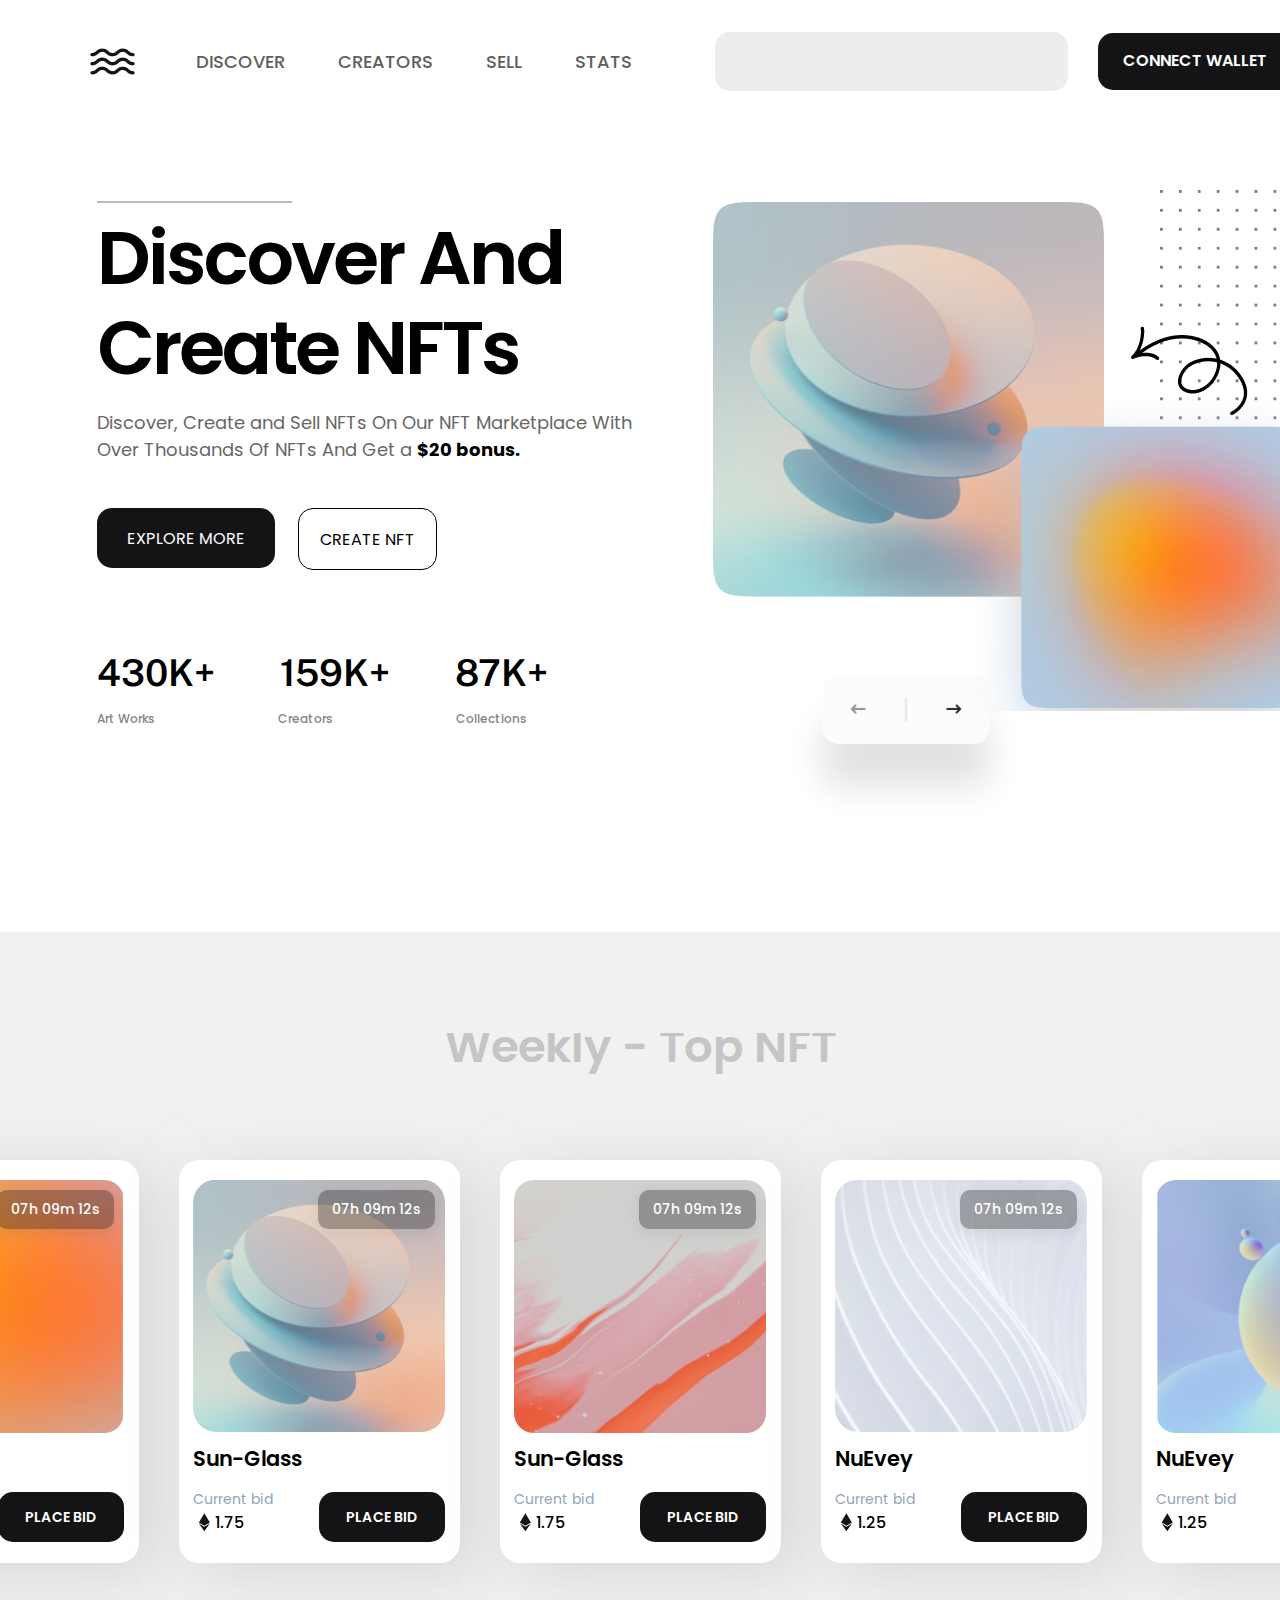
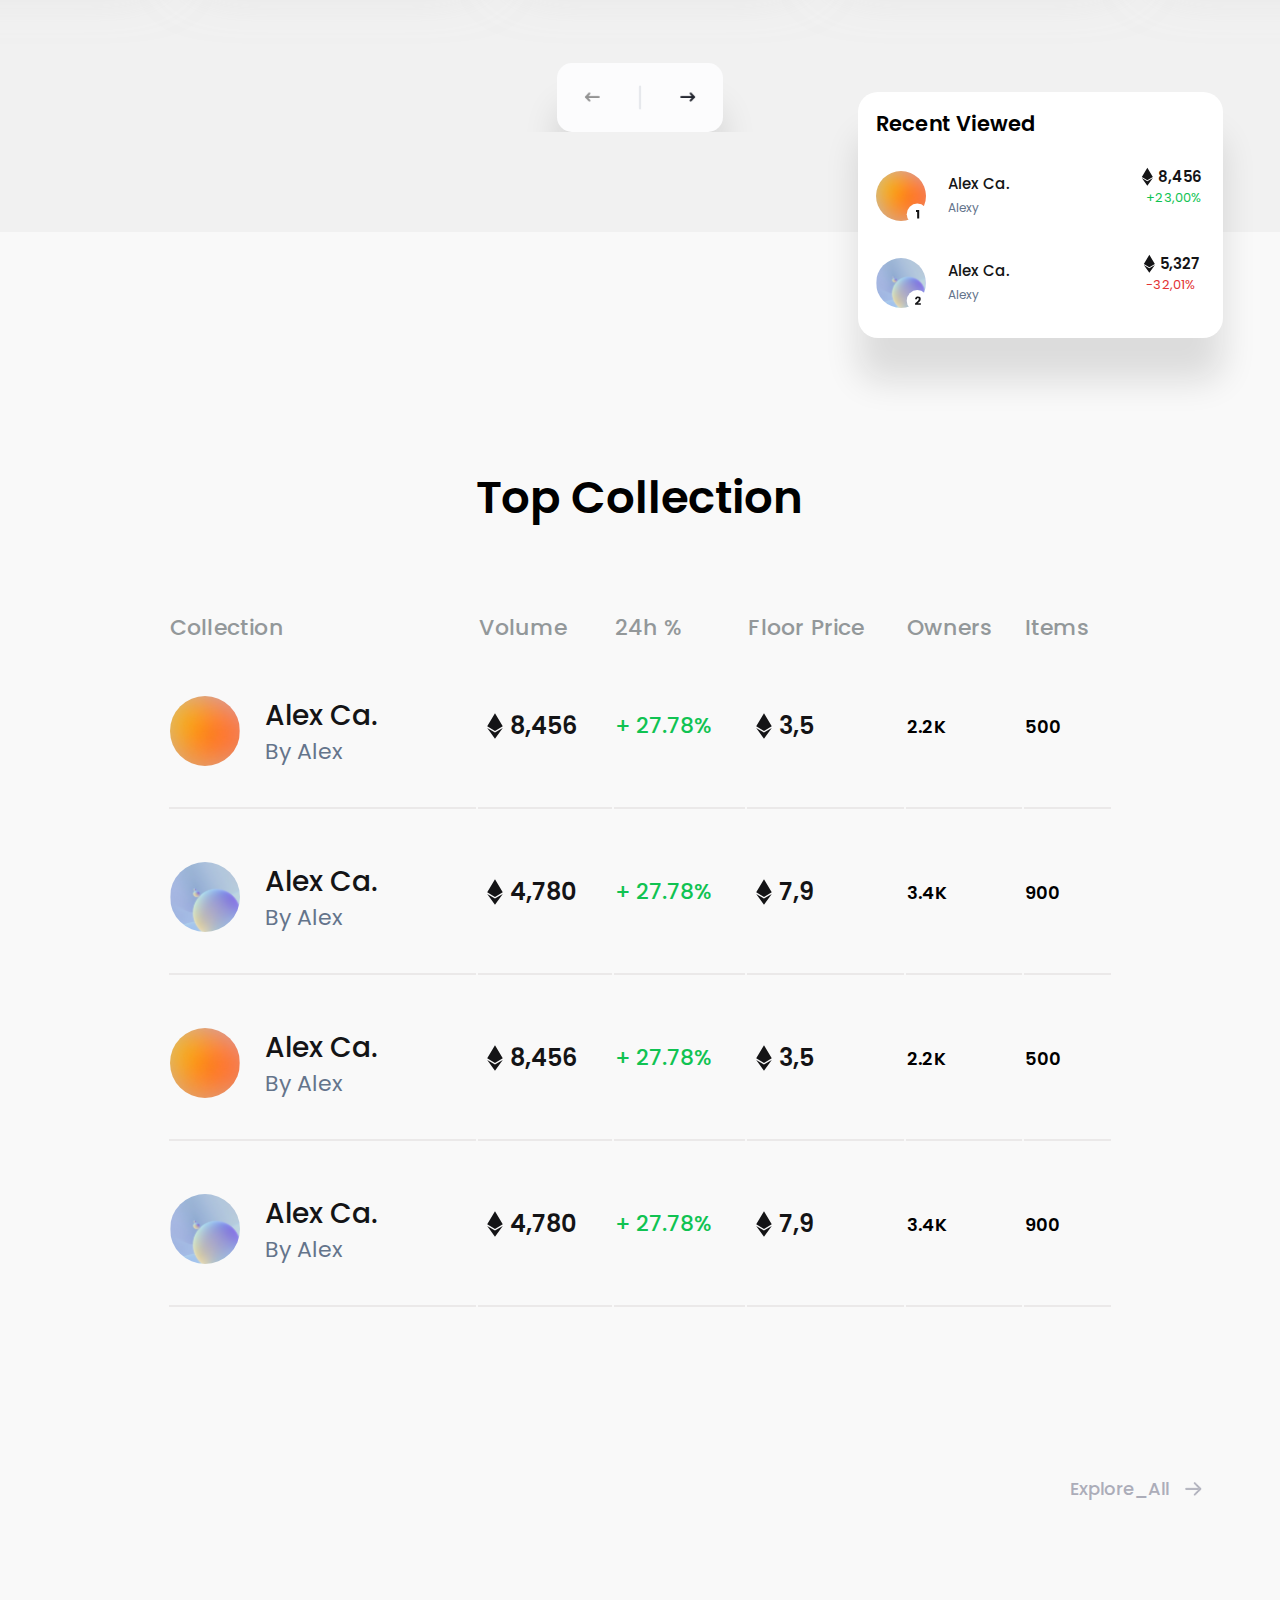
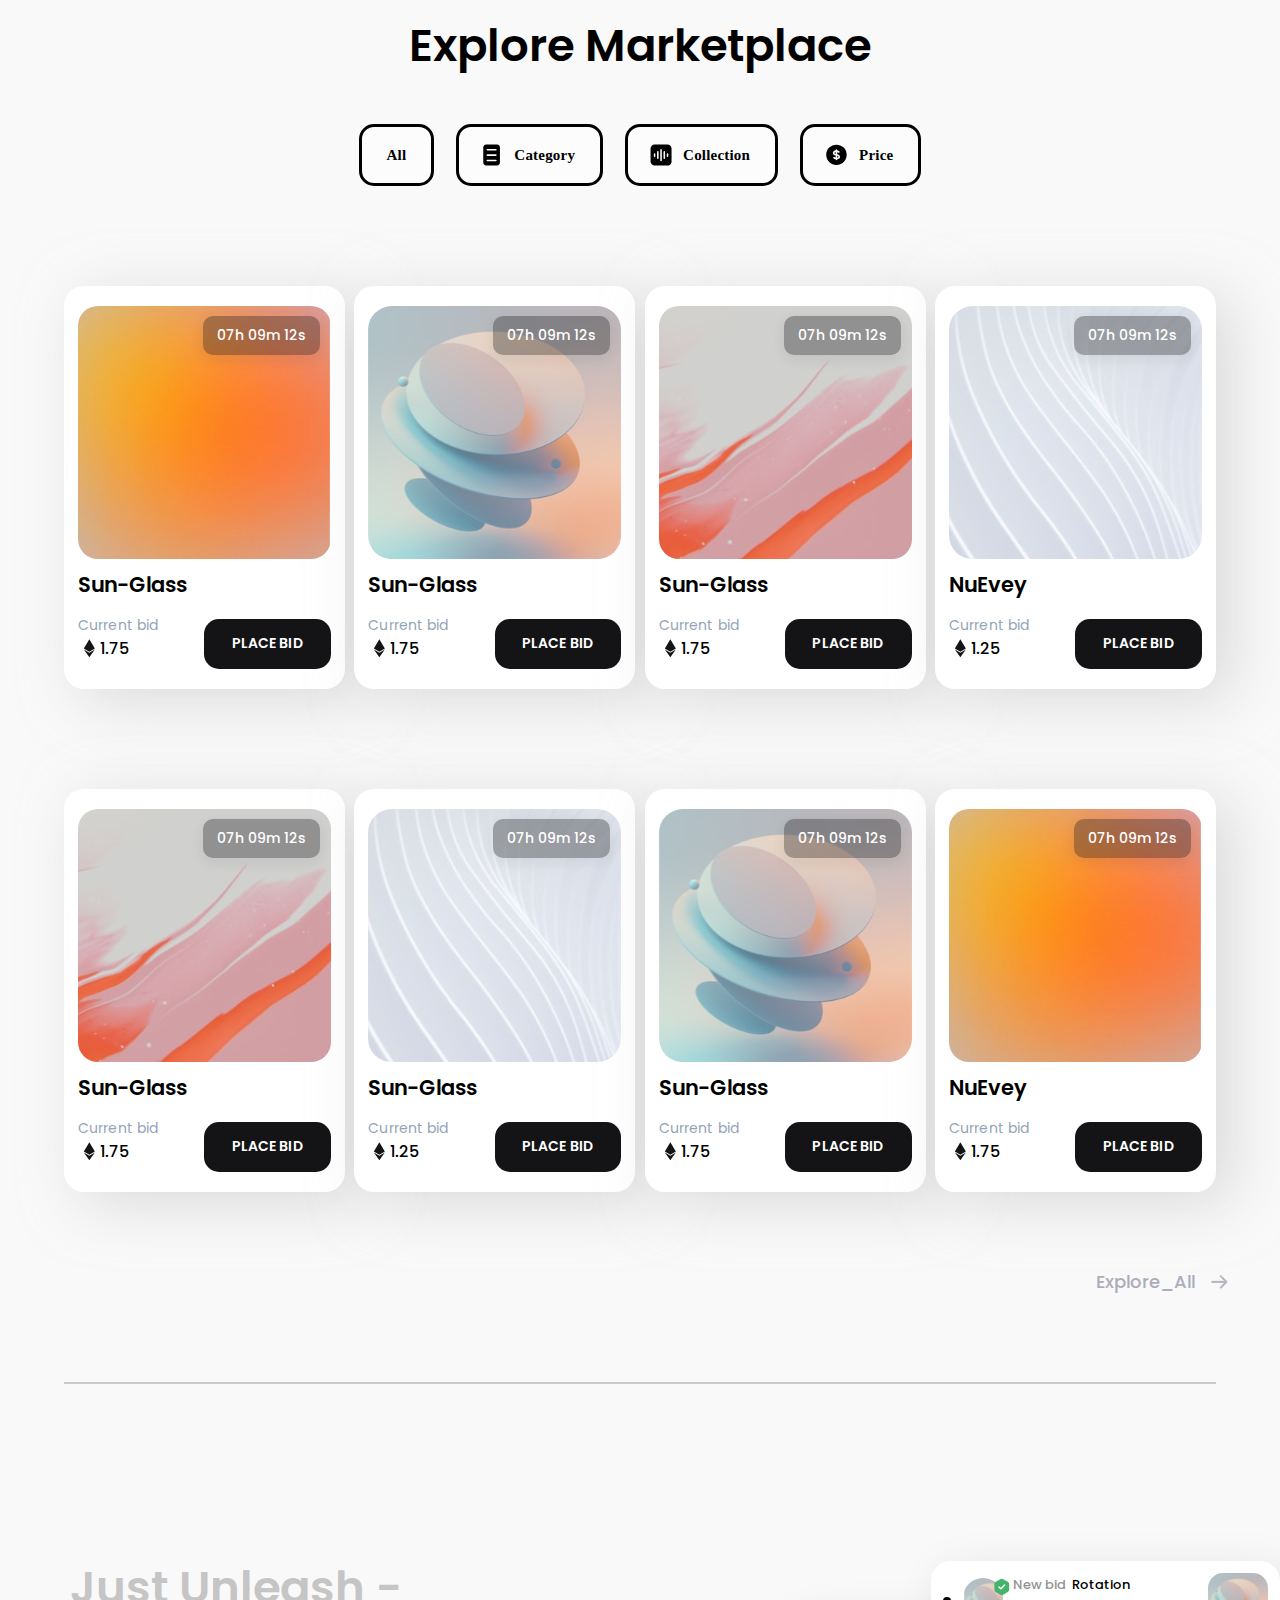
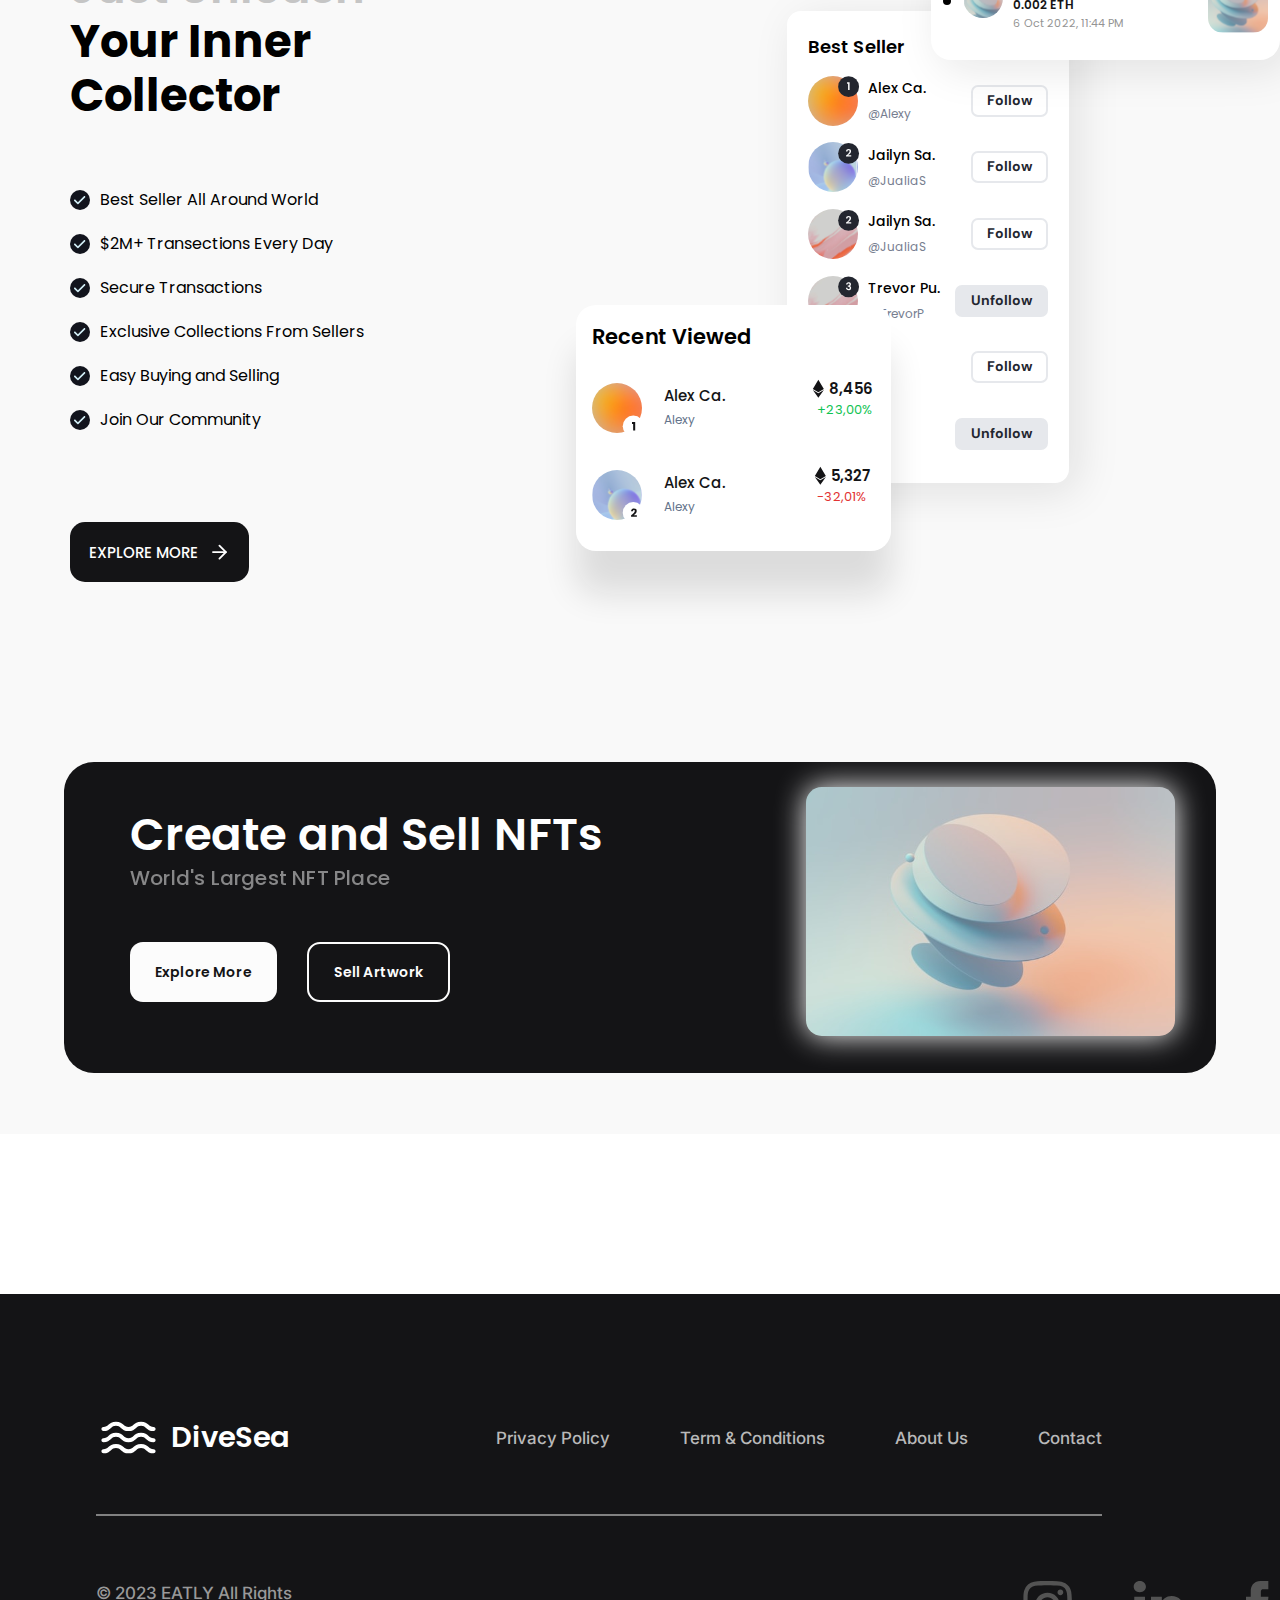
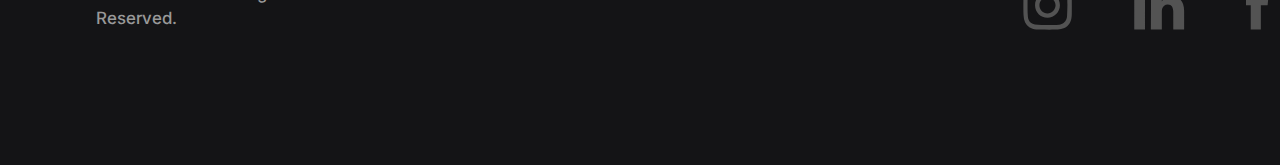
==== commit fbb2c61c: "project-three - fix css" ====
--- a/index.html
+++ b/index.html
@@ -3,14 +3,14 @@
 <head>
   <meta charset="UTF-8">
   <meta name="viewport" content="width=device-width, initial-scale=1.0">
+  <title>nft</title>
 
   <link rel="preconnect" href="https://fonts.googleapis.com">
   <link rel="preconnect" href="https://fonts.gstatic.com" crossorigin>
   <link href="https://fonts.googleapis.com/css2?family=DM+Sans:ital,opsz,wght@0,9..40,500;0,9..40,700;1,9..40,400;1,9..40,500;1,9..40,700&family=Dancing+Script:wght@400;600;700&family=Inter:wght@100;200;300;400;500;600;700;800;900&family=Open+Sans:wght@300&family=Oswald:wght@200;300;400;600;700&family=Poppins:ital,wght@0,100;0,200;0,300;0,400;0,500;0,600;0,700;0,800;0,900;1,100;1,200;1,300;1,400;1,500;1,600;1,700;1,800;1,900&family=Public+Sans:ital,wght@0,100;0,200;0,300;0,400;0,500;0,600;0,700;0,800;1,100;1,200;1,300;1,400;1,500;1,600;1,700;1,800&display=swap" rel="stylesheet">
 
-  <link rel="stylesheet" href="./normalize.css">
-  <link rel="stylesheet" href="./style.css">
-  <title>nft</title>
+  <link rel="stylesheet" href="/styles/normalize.css">
+  <link rel="stylesheet" href="/styles/style.css">
 </head>
 
 <body>
@@ -21,7 +21,7 @@
       <div class="head-menu"></div>
       <div class="head-list">
         <a href="./discover.html" target="_blank">DISCOVER</a>
-        <a href="./Creators.html" target="_blank">CREATORS</a>
+        <a href="./creators.html" target="_blank">CREATORS</a>
         <a href="./sell.html" target="_blank">SELL</a>
         <a href="./stats.html" target="_blank">STATS</a>
       </div>
--- a/styles/style.css
+++ b/styles/style.css
@@ -0,0 +1,2715 @@
+* {
+  font-family: Poppins
+}
+
+.section-1 {
+  width: 100%;
+  height: 100vh;
+
+  margin: 0px 0px 0px 0px;
+}
+
+.head {
+  display: flex;
+  width: 1251px;
+  height: 58px;
+  align-items: center;
+  justify-content: center;
+
+  margin-top: 32px;
+  margin-left: 66px;
+}
+
+.head > p {
+  display: none;
+}
+
+.head-menu {
+  display: none;
+}
+
+.head > img {
+  display: block;
+  width: 53px;
+  height: 53px;
+
+  margin-right: 57px;
+}
+
+.head-list {
+  display: flex;
+  gap: 53px;
+}
+
+.head-list > a {
+  display: block;
+  font-size: 18px;
+  font-weight: 500;
+  line-height: 27px;
+  text-align: left;
+  color:  rgba(96, 96, 96, 1);
+  text-decoration: none;
+}
+
+.head-search {
+  display: flex;
+  gap: 30px;
+  justify-content: center;
+  align-items: center;
+
+  margin-left: 83px;
+}
+
+.head-search > .block-search {
+  display: block;
+}
+
+.head-search input {
+  display: block;
+  width: 349px;
+  height: 57px;
+
+  background-color: rgba(237, 237, 237, 1);
+  border-radius: 15px;
+  border: 0px;
+}
+
+.head-search > a {
+  display: flex;
+  width: 200px;
+  height: 57px;
+
+  align-items: center;
+  justify-content: center;
+  text-decoration: none;
+  background-color: rgba(20, 20, 22, 1);
+  border-radius: 15px;
+}
+
+.head-search p {
+  display: block;
+  width: 150px;
+  height: 18px;
+
+  font-size: 16px;
+  font-weight: 600;
+  line-height: 17px;
+  text-align: left;
+  color:  rgba(255, 255, 255, 1);
+}
+
+.hero-text {
+  display: flex;
+  width: 568px;
+  height: 367px;
+
+  flex-direction: column;
+  margin-top: 111px;
+  margin-left: 97px;
+}
+
+.main-line {
+  display: block;
+  width: 195px;
+  height: 2px;
+  background-color: rgba(32, 31, 31, 1);
+  opacity: 30%;
+  margin-bottom: 10px;
+}
+
+.main-top {
+  display: flex;
+  align-items: center;
+  gap: 10px;
+}
+
+.main-text-top {
+  display: none;
+}
+
+.hero-text h1 {
+  font-family: 'Poppins', sans-serif;
+  font-size: 75px;
+  font-weight: 600;
+  line-height: 90px;
+  letter-spacing: -3px;
+  text-align: left;
+  margin-bottom: 16px;
+}
+
+.hero-text > p {
+  font-size: 18px;
+  font-weight: 400;
+  color: rgba(103, 103, 103, 1);
+}
+
+.main-button {
+  display: flex;
+  width: 340px;
+  height: 60px;
+
+  gap: 23px;
+  margin-top: 45px;
+}
+
+.main-button .main-button-1 {
+  display: flex;
+  width: 179px;
+  height: 60px;
+
+  align-items: center;
+  justify-content: center;
+  text-decoration: none;
+  background-color: rgba(20, 20, 22, 1);
+  border-radius: 15px;
+}
+
+.main-button p {
+  color: white;
+}
+
+.main-button .main-button-2 {
+  display: flex;
+  width: 138px;
+  height: 60px;
+
+  align-items: center;
+  justify-content: center;
+  text-decoration: none;
+  background-color: white;
+  border-radius: 15px;
+  border: 1.5px solid black;
+}
+
+.main-button-2 p {
+  color: black;
+}
+
+.features {
+  display: flex;
+  width: 453px;
+  height: 71px;
+
+  flex-direction: column;
+  margin-left: 97px;
+  margin-top: 82px;
+}
+
+.features-1 {
+  display: flex;
+  text-decoration: row;
+  gap: 65px;
+}
+
+.features-2{
+  display: flex;
+  text-decoration: row;
+  gap: 123px;
+}
+
+.features-1 > p {
+  font-family: 'Public Sans', sans-serif;
+  font-size: 37px;
+  font-weight: 600;
+  line-height: 46px;
+  text-align: center;
+}
+
+.features-2 > p {
+  font-size: 12px;
+  font-weight: 500;
+  line-height: 46px;
+  letter-spacing: 0px;
+  text-align: center;
+  color: rgba(132, 133, 134, 1);
+}
+
+.main-body {
+  display: flex;
+  justify-content: space-between;
+}
+
+.img-main {
+  display: block;
+  position: relative;
+  width: 780px;
+  height: 554px;
+
+  margin-top: 100px;
+  margin-left: 48px;
+}
+
+.img-1,
+.img-2,
+.point,
+.arrow {
+  position: absolute;
+}
+
+.arrow {
+  margin-left: 410px;
+  margin-top: 120px;
+}
+
+.img-1 {
+  display: block;
+  width: 391px;
+  height: 419px;
+
+  background-image: url(/img/section-1/img-1.png);
+  background-position: center;
+  background-repeat: no-repeat;
+}
+
+.img-2 {
+  width: 319px;
+  height: 322px;
+  right: 0;
+  margin-top: 199px;
+  z-index: 1;
+  background-image: url(/img/section-1/img-2.png);
+  background-size: cover;
+  overflow-x: hidden;
+}
+
+.point {
+  right: 0;
+  background-image: url(/img/section-1/point.png);
+  width: 120px;
+  height: 400px;
+}
+
+.block-navigator {
+  display: flex;
+  width: 166px;
+  height: 69px;
+  position: absolute;
+
+  justify-content: center;
+  align-items: center;
+  border-radius: 15px;
+  background-color: rgba(252, 252, 253, 1);
+  box-shadow: 0px 43px 34px rgba(15, 15, 15, 0.12);
+
+  bottom: 0;
+  margin-left: 110px;
+}
+
+.block-navigator img {
+  display: block;
+  width: 122px;
+  height: 25px;
+}
+
+.section-2 {
+  display: flex;
+  width: 100%;
+  height: 100vh;
+
+  align-items: center;
+  justify-content: center;
+  background: rgba(241, 241, 241, 1);
+}
+
+.section-2-body {
+  display: flex;
+  justify-content: center;
+  align-items: center;
+  flex-direction: column;
+  gap: 100px;
+  overflow-x: hidden;
+}
+
+.section-2-head {
+  font-size: 45px;
+  font-weight: 600;
+  line-height: 27px;
+  color: rgba(197, 197, 197, 1);
+}
+
+.section-2-blocks {
+  display: flex;
+  height: auto;
+
+  gap: 40px;
+}
+
+.NFT-block {
+  display: grid;
+  width: 281px;
+  height: 403px;
+
+  border-radius: 20px;
+  background-color: white;
+  box-shadow: 17px 11px 59px 0px rgba(199, 199, 199, 0.60);
+}
+
+.NFT-container {
+  display: grid;
+  width: 90%;
+  height: 90%;
+  position: relative;
+
+  justify-self: center;
+  align-self: center;
+  grid-template-rows: 70%;
+}
+
+.block-time {
+  position: absolute;
+  padding: 9px 14px;
+  border-radius: 10px;
+  background: rgba(28, 29, 32, 0.35);
+  box-shadow: 0px 4px 14px 0px rgba(28, 29, 32, 0.08);
+  margin-left: 125px;
+  margin-top: 10px;
+}
+
+.block-time p {
+  font-size: 14px;
+  font-weight: 500;
+  color: white;
+  white-space: nowrap;
+}
+
+.NFT-container > img {
+  display: block;
+  width: 100%;
+  max-height: 253px;
+
+  border-radius: 20px;
+  overflow-x: hidden;
+  object-fit: cover;
+}
+
+.NFT-container-footer {
+  display: grid;
+  grid-template-columns: repeat(2, 1fr);
+  grid-auto-flow: column;
+}
+
+.NFT-container-buttom {
+  position: relative;
+}
+
+.NFT-container-head {
+  font-size: 21px;
+  font-weight: 600;
+  line-height: 30px;
+  text-align: left;
+  margin-top: 10px;
+}
+
+.NFT-container-bid {
+  font-size: 14px;
+  font-weight: 400;
+  line-height: 21px;
+  letter-spacing: 0.1px;
+  text-align: left;
+  margin-top: 15px;
+  color: rgba(148, 163, 184, 1);
+}
+
+.NFT-container-price {
+  display: flex;
+}
+
+.NFT-container-price p{
+  font-size: 16px;
+  font-weight: 500;
+  line-height: 25px;
+  text-align: left;
+}
+
+.NFT-buttom {
+  display: flex;
+  width: 100%;
+  height: 50px;
+
+  align-items: center;
+  justify-content: center;
+  text-decoration: none;
+  background-color: rgba(20, 20, 22, 1);
+  border-radius: 15px;
+  bottom: 0;
+  position: absolute;
+}
+
+.NFT-buttom p{
+  font-size: 14px;
+  font-weight: 600;
+  line-height: 21px;
+  letter-spacing: 0.1px;
+  text-align: left;
+  color: rgba(255, 255, 255, 1);
+}
+
+.navigator-buttom-2 {
+  display: flex;
+  width: 166px;
+  height: 69px;
+
+  justify-content: center;
+  align-items: center;
+  border-radius: 15px;
+  background-color: rgba(252, 252, 253, 1);
+  box-shadow: 0px 43px 34px rgba(15, 15, 15, 0.12);
+}
+
+.navigator-buttom-2 img {
+  display: block;
+  width: 122px;
+  height: 25px;
+}
+
+.recent-viewed {
+  display: flex;
+  width: 365px;
+  height: 246px;
+  flex-shrink: 0;
+
+  position: absolute;
+  background-color: white;
+  box-shadow: 0px 43px 34px rgba(15, 15, 15, 0.12);
+  border-radius: 20px;
+  justify-content: center;
+  align-items: center;
+
+  margin-left:800px;
+  margin-top: 866px;
+}
+
+.recent-viewed-body {
+  display: block;
+  width: 90%;
+  height: 85%;
+}
+
+.recent-viewed-body p {
+  font-size: 21px;
+  font-style: normal;
+  font-weight: 600;
+  line-height: 135%;
+  letter-spacing: 0.2px;
+}
+
+.recent-viewed-profile-1-block {
+  display: flex;
+  align-items: center;
+  gap: 22px;
+  margin-top: 27px;
+}
+
+.recent-viewed-profile-name p {
+  color: #141416;
+  font-size: 15px;
+  font-style: normal;
+  font-weight: 500;
+  line-height: 140%;
+}
+
+.recent-viewed-profile-name span {
+  color: #64748B;
+  font-size: 12px;
+  font-style: normal;
+  font-weight: 400;
+  line-height: 150%;
+}
+
+.recent-viewed-profile {
+  display: flex;
+  flex-direction: column;
+}
+
+.recent-viewed-profile-img-1,
+.recent-viewed-profile-img-2 {
+  display: block;
+  width: 50px;
+  height: 50px;
+
+  border-radius: 50%;
+}
+
+.recent-viewed-profile-img-1 img,
+.recent-viewed-profile-img-2 img {
+  margin-top: 32px;
+  margin-left: 30px;
+}
+
+.recent-viewed-profile-img-1 {
+  background-image:url(/img/section-2/img-one.svg);
+  background-size: 56px 54px;
+}
+
+.recent-viewed-profile-img-2 {
+  background-image:url(/img/section-2/img-five.svg);
+  background-size: 49px 67px;
+}
+
+.recent-viewed-profile-1-price {
+  width: 70px;
+  height: 60px;
+  margin-left: auto;
+}
+
+.recent-viewed-profile-1-price p {
+  color: #10C352;
+  font-size: 13px;
+  font-style: normal;
+  font-weight: 400;
+  line-height: 150%;
+  margin-left: 12px;
+}
+
+.profile-1-price-block {
+  display: flex;
+  justify-content: center;
+}
+
+.profile-1-price-block span {
+  color: #141416;
+  font-size: 15px;
+  font-style: normal;
+  font-weight: 600;
+  line-height: 140%;
+}
+
+.section-3 {
+  display: flex;
+  width: 100%;
+  height: 100vh;
+
+  justify-content: center;
+  align-items: center;
+  flex-direction: column;
+  background: rgba(249, 249, 249, 1);
+}
+
+.section-3-block {
+  display: flex;
+  width: 86%;
+  height: 900px;
+
+  justify-content: center;
+  align-items: center;
+  flex-direction: column;
+  gap: 90px;
+  margin-top: 200px;
+}
+
+.section-3-head {
+  font-size: 45px;
+  font-weight: 600;
+  line-height: 45px;
+  margin-top: 500px;
+}
+
+.section-3 table {
+  width: 86%;
+}
+
+.one-column {
+  width: 33%;
+}
+
+.profile-table {
+  display: flex;
+  gap: 25px;
+  margin-top: 50px;
+}
+
+.profile-table  p {
+  color: #141416;
+  font-size: 28px;
+  font-style: normal;
+  font-weight: 500;
+  line-height: 140%;
+}
+
+.profile-table  span {
+  color: #64748B;
+  font-size: 22px;
+  font-style: normal;
+  font-weight: 400;
+  line-height: 150%; /* 34.143px */
+}
+
+.profile-table-img-1,
+.profile-table-img-2 {
+  width: 70px;
+  height: 70px;
+  border-radius: 50%;
+  background-repeat: no-repeat;
+  background-size: cover;
+}
+
+.profile-table-img-1 {
+  background-image: url(/img/section-2/img-one.svg);
+}
+
+.profile-table-img-2 {
+  background-image: url(/img/section-2/img-five.svg);
+}
+
+table td {
+  height: 110px;
+}
+
+.table-two {
+  display: none;
+}
+
+table th {
+  font-size: 22px;
+  font-weight: 500;
+  line-height: 29px;
+  letter-spacing: 0.01em;
+  text-align: left;
+  color: rgba(147, 152, 154, 1);
+}
+
+.eth-size {
+  display: flex;
+  align-items: center;
+}
+
+.eth-size > img {
+  width: 31px;
+  height: 31px;
+}
+
+.eth-size > span {
+  color: #141416;
+  font-size: 24px;
+  font-style: normal;
+  font-weight: 600;
+  line-height: 140%;
+}
+
+.eth-size-1 img{
+  max-width: 60px;
+}
+
+.persent-size > p {
+  color: #10C352;
+  font-size: 22px;
+  font-style: normal;
+  font-weight: 500;
+  line-height: 130%;
+}
+
+.text-size {
+  font-size: 18px;
+  font-weight: 600;
+  line-height: 31px;
+  letter-spacing: 0.01em;
+  text-align: left;
+  color: black;
+}
+
+.table-column {
+  width: 100px;
+}
+
+td {
+  border-bottom: 2px solid rgba(235, 233, 233, 1);
+}
+
+.section-4 {
+  display: flex;
+  justify-content: center;
+  width: 100%;
+  background: rgba(249, 249, 249, 1);
+}
+
+.block-marketplace {
+  display: flex;
+  position: relative;
+  flex-direction: column;
+  justify-content: center;
+  width: 90%;
+  justify-content: center;
+  border-bottom: 2px solid rgba(203, 203, 203, 1)
+}
+
+.block-marketplace-head {
+  display: flex;
+  justify-content: center;
+  font-size: 45px;
+  font-weight: 600;
+  line-height: 27px;
+  text-align: left;
+  margin-top: 500px;
+}
+
+.block-marketplace-head-discover {
+  display: flex;
+  justify-content: center;
+  font-size: 45px;
+  font-weight: 600;
+  line-height: 27px;
+  text-align: left;
+  margin-top: 170px;
+}
+
+.block-marketplace-buttom {
+  display: flex;
+  justify-content: center;
+  flex-direction: row;
+  margin-top: 65px;
+  gap: 22px;
+}
+
+.marketplace-buttom-2 img,
+.marketplace-buttom-3 img,
+.marketplace-buttom-4 img {
+  display: block;
+  width: auto;
+  height: auto;
+  margin-left: 20px;
+}
+
+.marketplace-buttom-1 p,
+.marketplace-buttom-2 p,
+.marketplace-buttom-3 p,
+.marketplace-buttom-4 p {
+  font-family: Manrope;
+  font-size: 15px;
+  font-weight: 600;
+  line-height: 23px;
+  letter-spacing: 0.2px;
+  text-align: left;
+  color: black;
+  padding: 16px 25px 16px 0px;
+}
+
+.marketplace-buttom-1 p{
+  padding: 16px 25px 16px 25px;
+}
+
+.marketplace-buttom-1,
+.marketplace-buttom-2,
+.marketplace-buttom-3,
+.marketplace-buttom-4 {
+  display: flex;
+  height: 56px;
+  gap: 9px;
+
+  align-items: center;
+  justify-content: center;
+  text-decoration: none;
+  background-color: rgb(252, 252, 252);
+  border: 3px solid black;
+  border-radius: 15px;
+  color: black;
+  bottom: 0;
+}
+
+.marketplace-card {
+  display: flex;
+  justify-content: space-between;
+  margin-top: 100px;
+}
+
+.explore_all {
+  display: flex;
+  height: auto;
+  width: 120px;
+
+  align-items: center;
+  text-decoration: none;
+
+  margin-top: 70px;
+  margin-bottom: 80px;
+  gap: 16px;
+  margin-left: auto;
+}
+
+.explore_all p {
+  font-size: 18px;
+  font-weight: 500;
+  line-height: 40px;
+  text-align: right;
+  color:  rgba(172, 173, 185, 1);
+}
+
+.explore_all img {
+  display: block;
+  width: auto;
+  height: 14px;
+}
+
+.section-5 {
+  display: flex;
+  justify-content: center;
+  width: 100%;
+  height: 150vh;
+  background: rgba(249, 249, 249, 1);
+  justify-content: center;
+  flex-direction: column;
+}
+
+.section-5-list {
+  display: flex;
+  height: auto;
+  width: auto;
+  flex-direction: column;
+  margin-left: 70px;
+}
+
+.section-5-list-head {
+  margin-top: 116px;
+  margin-bottom: 45px;
+}
+
+.section-5-list-head p {
+  font-size: 45px;
+  font-weight: 600;
+  line-height: 54px;
+  text-align: left;
+  color: rgba(197, 197, 197, 1);
+}
+
+.section-5-list-head span {
+  font-size: 45px;
+  font-weight: 700;
+  line-height: 54px;
+  text-align: left;
+}
+
+.section-5-list-body ul {
+  padding: 0px;
+}
+
+.section-5-list-body li {
+  font-size: 16px;
+  font-style: normal;
+  font-weight: 400;
+  line-height: 32px;
+  background-image: url(/img/section-5/list-icon.svg);
+  background-repeat: no-repeat;
+  background-position: 0;
+  list-style-type: none;
+
+  padding-left: 30px;
+  margin-top: 12px;
+}
+
+.section-5-button {
+  display: flex;
+  width: 179px;
+  height: 60px;
+
+  align-items: center;
+  justify-content: center;
+  text-decoration: none;
+  background-color: rgba(20, 20, 22, 1);
+  border-radius: 15px;
+
+  gap: 10px;
+  margin-top: 70px;
+}
+
+.section-5-button p {
+  color: white;
+  text-align: center;
+  font-size: 15px;
+  font-style: normal;
+  font-weight: 500;
+}
+
+.section-5-button img {
+  color: white;
+  width: auto;
+  height: auto;
+}
+
+.section-5-content {
+  display: flex;
+  width:  100%;
+  height: auto;
+}
+
+.section-5-bloks {
+  display: flex;
+  position: relative;
+  width: 55%;
+  height: 80%;
+  margin-top: 116px;
+  margin-left: 100px;
+}
+
+.recent-viewed-1 {
+  display: flex;
+  width: 365px;
+  height: 246px;
+
+  background-color: rgba(255, 255, 255, 1);
+  box-shadow: 0px 43px 34px rgba(15, 15, 15, 0.12);
+  border-radius: 20px;
+  justify-content: center;
+  align-items: center;
+  z-index: 1;
+
+  margin-top: auto;
+}
+
+.section-5-bloks-center {
+  display: flex;
+  width: 40%;
+  height: 80%;
+  justify-content: center;
+  align-items: center;
+
+  position: absolute;
+  background-color: rgba(255, 255, 255, 1);
+  border-radius: 20px;
+  z-index: 0;
+  border-radius: 14px;
+  box-shadow: 9px 9px 44px 0px rgba(20, 20, 22, 0.10);
+
+  margin-left: 30%;
+  margin-top: 50px;
+}
+
+.section-5-bloks-little {
+  display: block;
+  width: 325px;
+  height: 75px;
+  flex-shrink: 0;
+
+  background-color: rgba(255, 255, 255, 1);
+  border-radius: 20px;
+  box-shadow: 9px 9px 44px 0px rgba(20, 20, 22, 0.10);
+  z-index: 2;
+
+  margin-left: 40px;
+  padding: 12px;
+}
+
+.section-5-little-inside {
+  display: flex;
+  width: auto;
+  height: auto;
+  align-items: center;
+}
+
+.section-5-img-little {
+  display: block;
+  background-image:url(/img/section-2/img-two.svg);
+  width: 40px;
+  height: 40px;
+  border-radius: 50%;
+  background-size: 56px 54px;
+  margin-right: 10px;
+  margin-bottom: 10px;
+}
+
+.section-5-img-little img {
+  margin-left: 30px;
+}
+
+.section-5-point {
+  display: block;
+  width: 8px;
+  height: 8px;
+  border-radius: 50%;
+  background-color: black;
+  margin-top: 19px;
+  margin-right: 12px;
+}
+
+.section-5-block-right {
+  display: block;
+  height:60px;
+  width: 60px;
+  background-image: url(/img/section-2/img-two.svg);
+  background-size: cover;
+  border-radius: 15px;
+  margin-left: auto;
+}
+
+.section-5-img {
+  display: flex;
+  height: auto;
+  width: auto;
+  justify-content: center;
+}
+
+.section-5-text {
+  display: flex;
+  height: auto;
+  width: auto;
+  flex-direction: column;
+}
+
+.section-5-text p {
+  color: #141416;
+  font-size: 12px;
+  font-style: normal;
+  font-weight: 600;
+  line-height: 18px;
+}
+
+.section-5-text span {
+  color: #949494;
+  font-size: 11px;
+  font-style: normal;
+  font-weight: 400;
+  line-height: 18px;
+}
+
+.section-5-text-one {
+  display: flex;
+  gap: 6px;
+}
+
+.section-5-text-one p {
+  color: #949494;
+  font-size: 13px;
+  font-style: normal;
+  font-weight: 500;
+  line-height: 22px;
+}
+
+.section-5-bloks-container{
+  display: flex;
+  width: 85%;
+  height: 90%;
+  flex-direction: column;
+  justify-content: space-between;
+}
+
+.section-5-bloks-container > p {
+  font-size: 18px;
+  font-style: normal;
+  font-weight: 600;
+  line-height: 135%;
+  letter-spacing: 0.2px;
+}
+
+.container-profile-1,
+.container-profile-2,
+.container-profile-3,
+.container-profile-4,
+.container-profile-5,
+.container-profile-6 {
+  display: flex;
+  width: 100%;
+  height: auto;
+  align-items: center;
+}
+
+.container-profile-name-1 > p,
+.container-profile-name-2 > p,
+.container-profile-name-3 > p,
+.container-profile-name-4 > p {
+  font-size: 14px;
+  font-style: normal;
+  font-weight: 500;
+  line-height: 24px; /* 171.429% */
+}
+
+.container-profile-name-1 > span,
+.container-profile-name-2 > span,
+.container-profile-name-3 > span,
+.container-profile-name-4 > span{
+  color: var(--neutrals-4, #777E90);
+  font-size: 12px;
+  font-style: normal;
+  font-weight: 400;
+  line-height: 20px;
+}
+
+.container-profile-img-1,
+.container-profile-img-2,
+.container-profile-img-3,
+.container-profile-img-4 {
+  display: block;
+  width: 50px;
+  height: 50px;
+  border-radius: 50%;
+  background-size: 56px 54px;
+  margin-right: 10px;
+}
+
+.container-profile-img-1 {
+  background-image:url(/img/section-2/img-one.svg);
+}
+
+.container-profile-img-2 {
+  background-image:url(/img/section-2/img-five.svg);
+  background-size: 48px 65px;
+}
+
+.container-profile-img-1 img,
+.container-profile-img-2 img,
+.container-profile-img-3 img,
+.container-profile-img-4 img {
+  margin-left: 30px;
+}
+
+.container-profile-img-3 {
+  background-image: url(/img/section-2/img-three.svg);
+}
+
+.container-profile-img-4 {
+  background-image:url(/img/section-2/img-three.svg);
+}
+
+.container-profile-button {
+  display: flex;
+  height: auto;
+  width: auto;
+
+  justify-content: center;
+  align-items: center;
+  border-radius: 7px;
+  border: 2px solid var(--neutrals-6, #E6E8EC);
+
+  margin-left: auto;
+  padding: 6px 14px;
+}
+
+.container-profile-button > p {
+  color: var(--neutrals-2, #23262F);
+  font-family: DM Sans;
+  font-size: 14px;
+  text-align: center;
+  font-style: normal;
+  font-weight: 700;
+  line-height: 114%;
+}
+
+.container-button {
+  margin-left: auto;
+}
+
+.container-profile-button-un {
+  display: flex;
+  height: auto;
+  width: auto;
+  justify-content: center;
+  align-items: center;
+  border-radius: 7px;
+  border: 2px solid var(--neutrals-6, #E6E8EC);
+  margin-left: auto;
+  padding: 6px 14px;
+  background-color: rgba(230, 232, 236, 1);
+}
+
+.container-profile-button-un > p {
+  color: var(--neutrals-2, #23262F);
+  font-family: DM Sans;
+  font-size: 14px;
+  text-align: center;
+  font-style: normal;
+  font-weight: 700;
+  line-height: 114%;
+}
+
+.section-5-block-bottom {
+  display: flex;
+  background-color: #141416;
+  width: 90%;
+  height: 311px;
+  border-radius: 30px;
+  margin-top: 180px;
+}
+
+.section-5-button-text {
+  margin-left: 66px;
+}
+
+.section-5-button-text > p {
+  color: var(--white-01, #FFF);
+  font-size: 45px;
+  font-style: normal;
+  font-weight: 600;
+  line-height: 130%;
+  letter-spacing: 0.45px;
+  margin-top: 44px;
+}
+
+.section-5-button-text span {
+  color: #D4D4D4;
+  font-size: 20px;
+  font-style: normal;
+  font-weight: 500;
+  line-height: 130%;
+  letter-spacing: 0.2px;
+  opacity: 0.6;
+  margin-top: 12px;
+}
+
+.section-5-bottom-button {
+  display: flex;
+  gap: 30px;
+  margin-top: 50px;
+}
+
+.section-5-button-one,
+.section-5-button-two {
+  display: flex;
+  width: auto;
+  height: auto;
+
+  align-items: center;
+  justify-content: center;
+  text-decoration: none;
+  background-color: rgb(252, 252, 252);
+  border-radius: 13px;
+  padding: 19px 25px;
+}
+
+.section-5-button-two {
+  border: 2px solid rgb(252, 252, 252);
+  background-color: #141416;
+}
+
+.section-5-button-one > p,
+.section-5-button-two > p {
+  color: #141416;
+  font-size: 14px;
+  font-style: normal;
+  font-weight: 600;
+  line-height: 18px;
+  letter-spacing: 0.14px;
+}
+
+.section-5-button-two > p {
+  color: rgb(252, 252, 252);
+}
+
+.section-5-bottom-img {
+  display: block;
+  width: 390px;
+  height: 264px;
+  background-image: url(/img/section-5/buttom-img.svg);
+  background-repeat: no-repeat;
+  margin-top: 25px;
+  margin-left: auto;
+  filter: drop-shadow(0 0 15px white);
+  margin-right: 20px;
+}
+
+.section-5-bottom {
+  display: flex;
+  justify-content: center;
+}
+
+.footer {
+  display: block;
+  height: 40vh;
+  background: #141416;
+  margin-top: 160px;
+  padding-top: 111px;
+  padding-left: 96px;
+}
+
+.logo-name {
+  display: flex;
+  align-items: center;
+  gap: 10px;
+  padding-bottom: 44px;
+}
+
+.logo-name p {
+  color: #FFF;
+  font-size: 29px;
+  font-style: normal;
+  font-weight: 600;
+  line-height: 130%; /* 38.899px */
+}
+
+.footer-contact {
+  display: flex;
+  align-items: center;
+  gap: 70px;
+  width: 100%;
+  justify-content: end;
+  padding-bottom: 44px
+}
+
+.footer-contact p {
+  color: #B9B9B9;
+  font-family: Inter;
+  font-size: 17px;
+  font-style: normal;
+  font-weight: 500;
+  line-height: 26px; /* 150% */
+  text-transform: capitalize;
+  white-space: nowrap;
+}
+
+.footer-head {
+  display: flex;
+  width: 85%;
+  border-bottom: 2px solid #818181;
+}
+
+.footer-contacts-two {
+  display: flex;
+  gap: 700px;
+  margin-top: 65px;
+}
+
+.footer-contacts-two p {
+  color: #999;
+  font-family: Inter;
+  font-size: 17px;
+  font-style: normal;
+  font-weight: 500;
+  line-height: 25px; /* 147.059% */
+}
+
+.footer-contact-img {
+  display: flex;
+  gap: 60px;
+}
+
+@media (max-width: 1024px) {
+
+  .section-1 {
+    height: 80vh;
+  }
+
+  .head {
+    width: 890px;
+    height: 41px;
+  }
+
+  .head-list > a {
+    font-family: Inter;
+    font-size: 13px;
+    font-weight: 500;
+    line-height: 19px;
+    letter-spacing: 0em;
+    text-align: left;
+  }
+
+  .head-search input {
+    width: 247px;
+    height: 40px;
+  }
+
+  .head-search img {
+    width: 12px;
+    height: 12px;
+  }
+
+  .head > img {
+    width: 37px;
+    height: 37px;
+    margin-right: 40px;
+  }
+
+  .head-search > a {
+    width: 142px;
+    height: 41px;
+  }
+
+  .head-search p {
+    font-size: 12px;
+    font-weight: 600;
+    line-height: 17px; /* 150% */
+    text-transform: uppercase;
+    margin-left: 17px;
+  }
+
+  .hero-text {
+    margin-left: 70px;
+    width: 403px;
+  }
+
+  .hero-text h1 {
+    font-size: 54px;
+    font-weight: 600;
+    line-height: 120%; /* 64.006px */
+  }
+
+  .hero-text > p {
+    text-align: justify;
+    font-size: 12px;
+    width: 354px;
+    font-style: normal;
+    font-weight: 400;
+    line-height: 20px; /* 155.556% */
+  }
+
+  .features {
+    margin-top:60px;
+    margin-left: 68px;
+  }
+
+  .features-1 > p {
+    font-size: 26px;
+    font-weight: 600;
+    line-height: 32px;
+  }
+
+  .features-2 > p {
+    font-size: 8px;
+    font-style: normal;
+    font-weight: 500;
+    line-height: 13px;
+  }
+
+  .features-1 {
+    gap: 46px;
+  }
+
+  .features-2 {
+    gap: 89px;
+  }
+
+  .main-button .main-button-1 {
+    width: 127px;
+    height: 42px;
+    border-radius: 9px;
+  }
+
+  .main {
+    width: 510px;
+  }
+
+  .main-button  p {
+  font-size: 12px;
+  font-style: normal;
+  font-weight: 500;
+  }
+
+  .main-button .main-button-2 {
+    width: 98px;
+    height: 42px;
+    border-radius: 9px;
+  }
+
+  .img-1 {
+    width: 278px;
+    height: 280px;
+    border-radius: 18px;
+  }
+
+  .img-2 {
+    background-size: 84% 106%;
+    background-position-x: right;
+    background-repeat: no-repeat;
+    margin-top: 150px;
+  }
+
+  .img-main {
+    margin-left: 0px;
+  }
+
+  .arrow {
+    margin-left: 298px;
+    margin-top: 60px;
+  }
+
+  .arrow > img {
+    width: 91px;
+    height: 88px;
+    background-size: cover;
+  }
+
+  .point {
+    width: 90px;
+    height: 253px;
+  }
+
+  .block-navigator {
+    width: 120px;
+    height: 50px;
+    border-radius: 12px;
+    margin-left: 70px;
+    margin-bottom: 170px;
+  }
+
+  .block-navigator img {
+    width: 87px;
+    height: 17px
+  }
+
+  .section-2 {
+    height: 90vh;
+  }
+
+  .section-2-head {
+    font-size: 32px;
+  }
+
+  .section-2-body {
+    gap: 70px;
+  }
+
+  .NFT-block {
+    width: 200px;
+    height: 286px;
+    overflow-x: hidden;
+  }
+
+  .block-time {
+    padding: 7px 10px;
+    margin-left: 88px;
+    border-radius: 8px;
+  }
+
+  .block-time p {
+    font-size: 10px;
+  }
+
+  .NFT-container > img {
+    max-height: 184px;
+  }
+
+  .NFT-container-head {
+    font-size: 15px;
+  }
+
+  .NFT-container-bid {
+    font-size: 10px;
+    margin-top: 0px;
+  }
+
+  .NFT-container-price {
+    align-items: center;
+  }
+
+  .NFT-container-price p {
+    font-size: 12px;
+  }
+
+  .NFT-container-price > img {
+    width: 15px;
+    height: 15px;
+  }
+
+  .NFT-buttom {
+    height: 36px;
+    border-radius: 9px;
+  }
+
+  .NFT-buttom p {
+    font-size: 10px;
+  }
+
+  .navigator-buttom-2 {
+    width: 120px;
+    height: 50px;
+    border-radius: 12px;
+  }
+
+  .navigator-buttom-2 img {
+    width: 87px;
+    height: 17px
+  }
+
+  .recent-viewed {
+    width: 260px;
+    height: 174px;
+    border-radius: 12px;
+    margin-left: 620px;
+    margin-top: 630px;
+  }
+
+  .recent-viewed-body > p {
+    font-size: 14px;
+  }
+
+  .recent-viewed-profile-1-block {
+    margin-top: 0px;
+    gap: 15px;
+  }
+
+  .recent-viewed-profile-img-1,
+  .recent-viewed-profile-img-2 {
+    width: 35px;
+    height: 35px;
+  }
+
+  .recent-viewed-profile-img-1 img,
+  .recent-viewed-profile-img-2 img {
+    width: 15px;
+    height: 15px;
+    margin-top: 19px;
+    margin-left: 23px;
+  }
+
+   .recent-viewed-profile-name > span,
+   .recent-viewed-profile-name > span {
+    font-size: 9px;
+   }
+
+   .profile-1-price-block,
+   .profile-2-price-block {
+    align-items: center;
+    margin-top: 12px;
+   }
+
+   .profile-1-price-block > img,
+   .profile-2-price-block > img {
+    width: 15px;
+    height: 15px;
+   }
+
+   .profile-1-price-block > span,
+   .recent-viewed-profile-name > p,
+   .profile-2-price-block > span {
+    font-size: 10px;
+   }
+
+   .recent-viewed-profile-2-block {
+    margin-top: 7px;
+  }
+
+   .recent-viewed-profile-1-price > p {
+    font-size: 10px;
+    margin-top: 5px;
+   }
+
+   .section-3-head {
+    font-size: 32px;
+    margin-top: 0px;
+    margin-bottom: 50px;
+   }
+
+   table th {
+    font-size: 15px;
+   }
+
+   .profile-table-img-1,
+   .profile-table-img-2 {
+    width: 60px;
+    height: 60px;
+   }
+
+   .profile-table p {
+    font-size: 20px;
+   }
+
+   .profile-table span {
+    font-size: 16px;
+   }
+
+   .eth-size > img {
+    width: 22px;
+    height: 22px;
+   }
+
+   .eth-size > span {
+    font-size: 17px;
+   }
+
+   .persent-size > p {
+    font-size: 17px;
+   }
+
+   .text-size {
+    font-size: 16px;
+   }
+
+   table td {
+    height: 80px;
+   }
+
+   .section-3-block {
+    gap: 0px;
+   }
+
+   .explore_all {
+    margin-top: 30px;
+   }
+
+   .explore_all p {
+    font-size: 12px;
+   }
+
+   .explore_all img {
+    height: 10px;
+   }
+
+   .block-marketplace-head {
+    margin-top: 150px;
+    font-size: 32px;
+   }
+
+   .block-marketplace-head-discover {
+    margin-top: 120px;
+    font-size: 32px;
+   }
+
+   .block-marketplace-buttom {
+    margin-top: 45px;
+   }
+
+   .marketplace-buttom-1 p {
+    font-size: 11px;
+   }
+
+   .marketplace-buttom-1,
+   .marketplace-buttom-2,
+   .marketplace-buttom-3,
+   .marketplace-buttom-4 {
+    height: 39px;
+    border-radius: 10px;
+   }
+
+   .marketplace-buttom-2 img,
+   .marketplace-buttom-3 img,
+   .marketplace-buttom-4 img {
+    width: 17px;
+    height: 17px;
+    margin-left: 12px;
+   }
+
+   .marketplace-buttom-2 p,
+   .marketplace-buttom-3 p,
+   .marketplace-buttom-4 p {
+    font-size: 11px;
+    padding: 12px 12px 12px 0px;
+   }
+
+   .marketplace-card {
+    margin-top: 79px;
+   }
+
+   .section-5-bloks {
+    margin-left: 0px;
+   }
+
+   .section-5-list-head {
+    margin-top: 82px;
+    margin-bottom: 30px;
+   }
+
+   .section-5-list-head p {
+    font-size: 32px;
+   }
+
+   .section-5-list-head span {
+    font-size: 32px;
+    white-space: nowrap;
+   }
+
+   .section-5-list-body li {
+    background-size: 15px 15px;
+    font-size: 11px;
+    margin-top: 0px;
+   }
+
+   .section-5-button {
+    width: 116px;
+    height: 41px;
+    border-radius: 9px;
+    margin-top: 30px;
+   }
+
+   .section-5-button p {
+    font-size: 10px;
+   }
+
+   .section-5-button img {
+    width: 15px;
+    height: 15px;
+   }
+
+   .recent-viewed-1 {
+    width: 229px;
+    height: 154px;
+    border-radius: 10px;
+    flex-shrink: 0;
+    margin-left: 50px;
+    margin-top: 300px;
+   }
+
+   .section-5-bloks-container > p {
+    font-size: 13px;
+   }
+
+   .container-profile-img-1,
+   .container-profile-img-2,
+   .container-profile-img-3,
+   .container-profile-img-4 {
+    width: 35px;
+    height: 35px;
+   }
+
+   .section-5-bloks-center {
+    width: 229px;
+    height: 362px;
+    border-radius: 10px;
+   }
+
+   .container-profile-img-1 img,
+   .container-profile-img-2 img,
+   .container-profile-img-3 img,
+   .container-profile-img-4 img {
+    width: 15px;
+    height: 15px;
+    margin-left: 22px;
+   }
+
+   .container-profile-name-1 > p,
+   .container-profile-name-2 > p,
+   .container-profile-name-3 > p {
+    font-size: 10px;
+    height: 15px;
+   }
+
+   .container-profile-name-1 > span,
+   .container-profile-name-2 > span,
+   .container-profile-name-3 > span,
+   .container-profile-button > p,
+   .container-profile-button-un > p {
+    font-size: 10px;
+   }
+
+   .container-profile-button,
+   .container-profile-button-un {
+    padding: 4px 9px;
+    border-radius: 5px;
+   }
+
+   .section-5-bloks-little {
+    flex-shrink: 0;
+    width: 231px;
+    height: 60px;
+    border-radius: 10px;
+    padding: 0px;
+    margin-top: 20px;
+   }
+
+   .section-5-point {
+    width: 6px;
+    height: 6px;
+    margin-top: 9px;
+    margin-left: 8px;
+   }
+
+   .section-5-img-little {
+    width: 29px;
+    height: 29px;
+    margin-bottom: 0px;
+   }
+
+   .section-5-img-little img {
+    width: 12px;
+    height: 12px;
+    margin-left: 23px;
+    margin-bottom: 5px;
+   }
+
+   .section-5-text-one {
+    height: 16px;
+    margin-top: 4px;
+   }
+
+   .section-5-text-one > p {
+    font-size: 9px;
+   }
+
+   .section-5-text p,
+   .section-5-text span {
+    font-size: 8px;
+   }
+
+   .section-5-block-right {
+    width: 43px;
+    height: 43px;
+    margin-right: 9px;
+   }
+
+   .section-5-block-bottom {
+    height: 211px;
+    margin-top: 118px;
+   }
+
+   .section-5-button-text > p {
+    font-size: 32px;
+    margin-top: 30px;
+   }
+
+   .section-5-button-text span {
+    font-size: 14px;
+   }
+
+   .section-5-button-one {
+    padding: 14px 18px;
+    border-radius: 9px;
+   }
+
+   .section-5-button-two > p, .section-5-button-one > p {
+    height: 20px;
+   }
+
+   .section-5-button-two {
+    border-radius: 9px;
+   }
+
+   .section-5-bottom-button {
+    margin-top: 33px;
+   }
+
+   .section-5-bottom-img {
+    width: 262px;
+    height: 177px;
+    margin-top: 15px;
+    margin-right: 22px;
+    border-radius: 10px;
+    background-size: contain;
+    }
+
+    .footer {
+      padding-left: 69px;
+      padding-top: 65px;
+      margin-top: 0px;
+      height: 30vh;
+      margin-top: 70px;
+    }
+
+    .logo-name {
+      padding-bottom: 30px;
+    }
+
+    .logo-name > img {
+      width: 45px;
+      height: 45px;
+    }
+
+    .logo-name > p {
+      font-size: 21px;
+    }
+
+    .footer-contacts-two {
+      gap: 390px;
+    }
+
+    .footer-contact {
+      margin-left: 250px;
+      gap: 50px;
+    }
+
+    .footer-contact > p {
+      font-size: 12px;
+      width: auto;
+    }
+
+    .footer-contacts-two > p {
+      font-size: 12px;
+      white-space: nowrap;
+    }
+
+    .footer-contact-img > img {
+      width: 20px;
+      height: 20px;
+    }
+
+    .section-5 {
+      height: 130vh;
+    }
+}
+
+@media (max-width: 376px) {
+
+  .section-1 {
+    height: 125vh;
+  }
+
+  .head {
+    margin-left: 0px;
+    width: 314px;
+    justify-content: flex-start;
+    border-bottom: 0.5px solid grey;
+    margin-left: 28px;
+    padding-bottom: 30px;
+  }
+
+  .head > p {
+    display: block;
+    font-size: 21px;
+    font-weight: 600;
+  }
+
+  .head-list {
+    display: none;
+  }
+
+  .head > img {
+    width: 46px;
+    height: 46px;
+    margin-right: 7px;
+  }
+
+  .head-search {
+    display: none;
+  }
+
+  .head-menu {
+    display: block;
+    width: 31px;
+    height: 22px;
+    background-image: url(/img/section-1/menu.svg);
+    background-size: cover;
+    margin-left: 140px;
+  }
+
+  .hero-text {
+    width: 310px;
+    margin-left: 30px;
+    margin-top: 74px;
+    height: auto;
+  }
+
+  .hero-text h1 {
+    font-size: 48px;
+    line-height: 120%;
+    text-align: center;
+  }
+
+  .hero-text > p {
+    font-size: 11px;
+    text-align: center;
+  }
+
+  .main-line {
+    width: 33px;
+    margin-top: 7px;
+    margin-left: 80px;
+  }
+
+  .main-text-top {
+    display: block;
+    color: rgba(32, 31, 31, 1);
+    opacity: 60%;
+    font-size: 10px;
+    font-style: normal;
+    font-weight: 600;
+    line-height: 120%; /* 11.097px */
+    letter-spacing: 1px;
+  }
+
+  .main-button {
+    margin-left: 25px;
+  }
+
+  .main-button .main-button-1 {
+    width: 128px;
+    height: 47px;
+    border-radius: 10px;
+  }
+
+  .main-button p {
+    font-size: 11px;
+  }
+
+  .main-button .main-button-2 {
+    width: 99px;
+    height: 47px;
+    border-radius: 10px;
+  }
+
+  .features {
+    display: none;
+  }
+
+  .img-1 {
+    width: 200px;
+    height: 210px;
+    background-size: contain;
+    border-radius: 10px;
+    margin-left: 30px;
+  }
+
+  .img-2 {
+    width: 170px;
+    height: 170px;
+    background-size: cover;
+    margin-top: 85px;
+  }
+
+  .img-main {
+    margin-left: 0px;
+    width: 400px;
+    height: 295px;
+    margin-top: 70px;
+  }
+
+  .main-body {
+    display: flex;
+    flex-direction: column;
+  }
+
+  .point {
+    width: 92px;
+    height: 210px;
+    background-size: contain;
+  }
+
+  .arrow {
+    margin-top: 30px;
+    margin-left: 240px;
+  }
+
+  .arrow img {
+    width: 58px;
+    height: 58px;
+  }
+
+  .block-navigator {
+    width: 90px;
+    height: 36px;
+    box-shadow: 0px 12px 20px rgba(15, 15, 15, 0.12);
+    border-radius: 10px;
+    margin-bottom: 0px;
+  }
+
+  .block-navigator img {
+    width: 65px;
+    height: 14px;
+  }
+
+  .section-2 {
+    height: 100vh;
+  }
+
+  .section-2-body {
+    gap: 60px;
+  }
+
+  .section-2-head {
+    font-size: 30px;
+  }
+
+  .NFT-block {
+    width: 200px;
+    height: 284px;
+    border-radius: 16px;
+    overflow-x: hidden;
+  }
+
+  .block-time {
+    margin-left: 80px;
+  }
+
+  .block-time p {
+    font-size: 10px;
+  }
+
+  .NFT-container-head {
+    font-size: 15px;
+  }
+
+  .NFT-container-bid {
+    font-size: 10px;
+    margin-top: 0px;
+  }
+
+  .NFT-container-price {
+    align-items: center;
+  }
+
+  .NFT-container-price > img {
+    width: 15px;
+    height: 15px;
+  }
+
+  .NFT-container-price p {
+    font-size: 11px;
+  }
+
+  .NFT-buttom {
+    width: auto;
+    padding: 6px 13px;
+    height: 25px;
+    border-radius: 10px;
+  }
+
+  .NFT-buttom p {
+    font-size: 10px;
+    width: 60px;
+    text-align: center;
+  }
+
+  .navigator-buttom-2 {
+    width: 90px;
+    height: 36px;
+    box-shadow: 0px 12px 20px rgba(15, 15, 15, 0.12);
+    border-radius: 10px;
+  }
+
+  .section-3 {
+    height: 80vh;
+  }
+
+  .navigator-buttom-2 > img {
+    width: 65px;
+    height: 14px;
+  }
+
+  .section-3-head {
+    font-size: 30px;
+    margin-top: 70px;
+  }
+
+  .table-one {
+    display: none;
+  }
+
+  .table-two {
+    display: block;
+  }
+
+  table th {
+    font-size: 14px;
+  }
+
+  table td {
+    height: 60px;
+  }
+
+  .section-3-block {
+    gap:30px;
+    margin-top: 0px;
+  }
+
+  .profile-table {
+    margin-top: 20px;
+    margin-right: 60px;
+  }
+
+  .profile-table p {
+    font-size: 15px;
+  }
+
+  .profile-table span {
+    font-size: 12px;
+  }
+
+  .profile-table-img-1,
+  .profile-table-img-2 {
+    width: 44px;
+    height: 44px;
+  }
+
+  .eth-size > img {
+    width: 17px;
+    height: 17px;
+  }
+
+  .eth-size > span {
+    font-size: 15px;
+  }
+
+  .column-volume-one > p, .column-volume-two > p {
+    color: #10C352;
+    font-size: 13px;
+    font-style: normal;
+    font-weight: 400;
+    line-height: 150%; /* 20.229px */
+  }
+
+  .explore_all {
+    margin-left: 0px;
+    margin-top: 10px;
+  }
+
+  .explore_all > p {
+    font-size: 12px;
+  }
+
+  .explore_all img {
+    width: 10px;
+    height: 10px;
+  }
+
+  .block-marketplace {
+    align-items: center;
+  }
+
+  .block-marketplace-head {
+    font-size: 30px;
+    margin-top: 100px;
+    text-align: center;
+    width: 190px;
+  }
+
+  .block-marketplace-head-discover {
+    font-size: 30px;
+    margin-top: 100px;
+    text-align: center;
+    width: 190px;
+  }
+
+  .block-marketplace-buttom {
+    gap: 14px;
+    margin-top: 30px;
+  }
+
+  .marketplace-buttom-1 {
+    display: none;
+  }
+
+  .marketplace-buttom-2,
+  .marketplace-buttom-3,
+  .marketplace-buttom-4 {
+    height: 36px;
+    border-radius: 8px;
+    flex-shrink: 0;
+  }
+
+  .marketplace-buttom-2 p,
+  .marketplace-buttom-3 p,
+  .marketplace-buttom-4 p {
+    padding: 11px 11px 11px 0px;
+    font-size: 10px;
+  }
+
+  .marketplace-buttom-2 img,
+  .marketplace-buttom-3 img,
+  .marketplace-buttom-4 img {
+    width: 17px;
+    height: 17px;
+    margin-left: 11px;
+  }
+
+  .marketplace-card {
+    flex-direction: column;
+    gap: 35px;
+    margin-top: 35px;
+  }
+
+  .NFT-container > img {
+    max-height: 180px;
+  }
+
+  .section-5-list-head p {
+    font-size: 30px;
+    margin-left: 35px;
+  }
+
+  .section-5-bloks {
+    margin-left: 27px;
+    margin-top: 0px
+  }
+
+  .section-5-list-head {
+    margin-bottom: 0px;
+  }
+
+  .section-5-content {
+    flex-direction: column;
+  }
+
+  .section-5-list {
+    align-items: center;
+    margin-left: 0px;
+  }
+
+  .section-5-list-head span {
+    font-size: 30px;
+  }
+
+  .section-5-list-body {
+    display: none;
+  }
+
+  .recent-viewed-1 {
+    width: 153px;
+    height: 104px;
+    flex-shrink: 0;
+    border-radius: 6px;
+    margin-top: 230px;
+    margin-left: 0px;
+  }
+
+  .recent-viewed {
+    display: none;
+  }
+
+  .recent-viewed-body p {
+    font-size: 9px;
+  }
+
+  .recent-viewed-profile-img-1 {
+    width: 18px;
+    height: 18px;
+  }
+
+  .recent-viewed-profile-img-1 img,
+  .recent-viewed-profile-img-2 img {
+    width: 9px;
+    height: 9px;
+    margin-top: 9px;
+    margin-left: 11px
+  }
+
+  .recent-viewed-profile-1-block,
+  .recent-viewed-profile-2-block {
+    margin-top: 0px;
+  }
+
+  .profile-1-price-block > img {
+    width: 7px;
+    height: 7px;
+  }
+
+  .profile-1-price-block span,
+  .recent-viewed-profile-name > span,
+  .recent-viewed-profile-1-price > p {
+    font-size: 7px;
+  }
+
+  .recent-viewed-profile-name > p {
+    font-size: 7px;
+    white-space: nowrap;
+    height: 7px;
+  }
+
+  .profile-1-price-block {
+    margin-top: 20px;
+  }
+
+  .recent-viewed-profile-img-2 {
+    width: 18px;
+    height: 18px;
+  }
+
+  .recent-viewed-profile-1 {
+    height: 25px;
+  }
+
+  .recent-viewed-profile-2 {
+    height: 25px;
+    margin-top: 10px;
+  }
+
+  .section-5-bloks-center {
+    width: 180px;
+    height: 250px;
+  }
+
+  .section-5-bloks-container > p {
+    font-size: 9px;
+  }
+
+  .container-profile-img-1,
+  .container-profile-img-2,
+  .container-profile-img-3,
+  .container-profile-img-4 {
+    width: 23px;
+    height: 23px;
+  }
+
+  .container-profile-img-1 img,
+  .container-profile-img-2 img,
+  .container-profile-img-3 img,
+  .container-profile-img-4 img {
+    width: 10px;
+    height: 10px;
+    margin-left: 15px;
+    margin-bottom: 5px;
+  }
+
+  .container-profile-name-1 > p,
+  .container-profile-name-2 > p {
+    font-size: 9px;
+    height: 9px;
+  }
+
+  .container-profile-name-1 > span,
+  .container-profile-name-2 > span {
+    font-size: 7px;
+  }
+
+  .container-profile-button,
+  .container-profile-button-un {
+    padding: 3px 6px;
+    border-radius: 6px;
+  }
+
+  .container-profile-button > p,
+  .container-profile-button-un > p  {
+    font-size: 9px;
+  }
+
+  .container-profile-1,
+  .container-profile-2,
+  .container-profile-3,
+  .container-profile-4 {
+    height: 27px;
+  }
+
+  .section-5-point {
+    width: 4px;
+    height: 4px;
+    margin-top: 10px;
+  }
+
+  .section-5-bloks-little {
+    width: 150px;
+    height: 40px;
+    border-radius: 6px;
+    padding: 6px;
+    margin-top: 35px;
+    margin-left: 0px;
+  }
+
+  .section-5-text-one {
+    margin-top: 0px;
+  }
+
+  .section-5-text-one p,
+  .section-5-text > p {
+    font-size: 7px;
+    white-space: nowrap;
+    height: 11px;
+  }
+
+  .section-5-text span {
+    font-size: 6px;
+    white-space: nowrap;
+    height: 11px;
+  }
+
+  .section-5-img-little {
+    width: 20px;
+    height: 20px;
+    margin-top: 5px;
+  }
+
+  .section-5-img-little img {
+    width: 8px;
+    height: 8px;
+    margin-left: 13px;
+    margin-bottom: 7px;
+    }
+
+    .section-5-block-right {
+      width: 30px;
+      height: 30px;
+      border-radius: 6px;
+      margin-right: 0px;
+      margin-left: 5px;
+    }
+
+    .section-5-button {
+      position: absolute;
+      margin-top: 600px;
+    }
+
+    .section-5-block-bottom {
+      height: 211px;
+      flex-direction: column;
+      align-items: center;
+    }
+
+    .section-5-button-text {
+      margin-left: 0px;
+    }
+
+    .section-5-button-text > p {
+      font-size: 22px;
+      text-align: center;
+      margin-top: 22px;
+    }
+
+    .section-5-button-text > span {
+      font-size: 10px;
+      display: block;
+      width: 100%;
+      text-align: center;
+    }
+
+    .section-5-bottom-button {
+      margin-top: 25px;
+    }
+
+    .section-5-button-one,
+    .section-5-button-two {
+      padding: 9px 12px;
+      border-radius: 6px;
+    }
+
+    .section-5-button-one > p,
+    .section-5-button-two > p {
+      font-size: 14px;
+      height: 14px;
+    }
+
+    .section-5-bottom-img {
+      position: absolute;
+      width: 252px;
+      height: 129px;
+      border-radius: 9px;
+      background-size: cover;
+      background-position: center;
+      margin-top: 170px;
+      margin-right: 0px;
+    }
+
+    .footer {
+      padding-left: 27px;
+      padding-top: 52px;
+      height: auto;
+    }
+
+    .logo-name {
+      border-bottom: 0px;
+    }
+
+    .logo-name > img {
+      width: 40px;
+      height: 40px;
+    }
+
+    .logo-name > p {
+      font-size: 20px;
+    }
+
+    .footer-contact {
+      margin-left: 0px;
+      gap: 30px;
+      flex-direction: column;
+      align-items: flex-start;
+      margin-bottom: 10px;
+    }
+
+    .footer-contact p {
+      font-size: 14px;
+    }
+
+    .footer-head {
+      display: flex;
+      flex-direction: column;
+      border-bottom: 2px solid #818181;
+      width: auto;
+      width: 85%;
+    }
+
+    .footer-contacts-two p {
+      white-space: nowrap;
+      font-size: 14px;
+      width: 100%;
+      text-align: center;
+    }
+
+    .footer-contacts-two {
+      margin-top: 28px;
+      width: 85%;
+      align-items: center;
+      gap: 0px;
+    }
+
+    .footer-contact-img {
+      position: absolute;
+      gap: 20px;
+      margin-bottom: 624px;
+      margin-left: 200px;
+    }
+
+    .footer-contact-img > img {
+      width: 16px;
+      height: 16px;
+    }
+  }